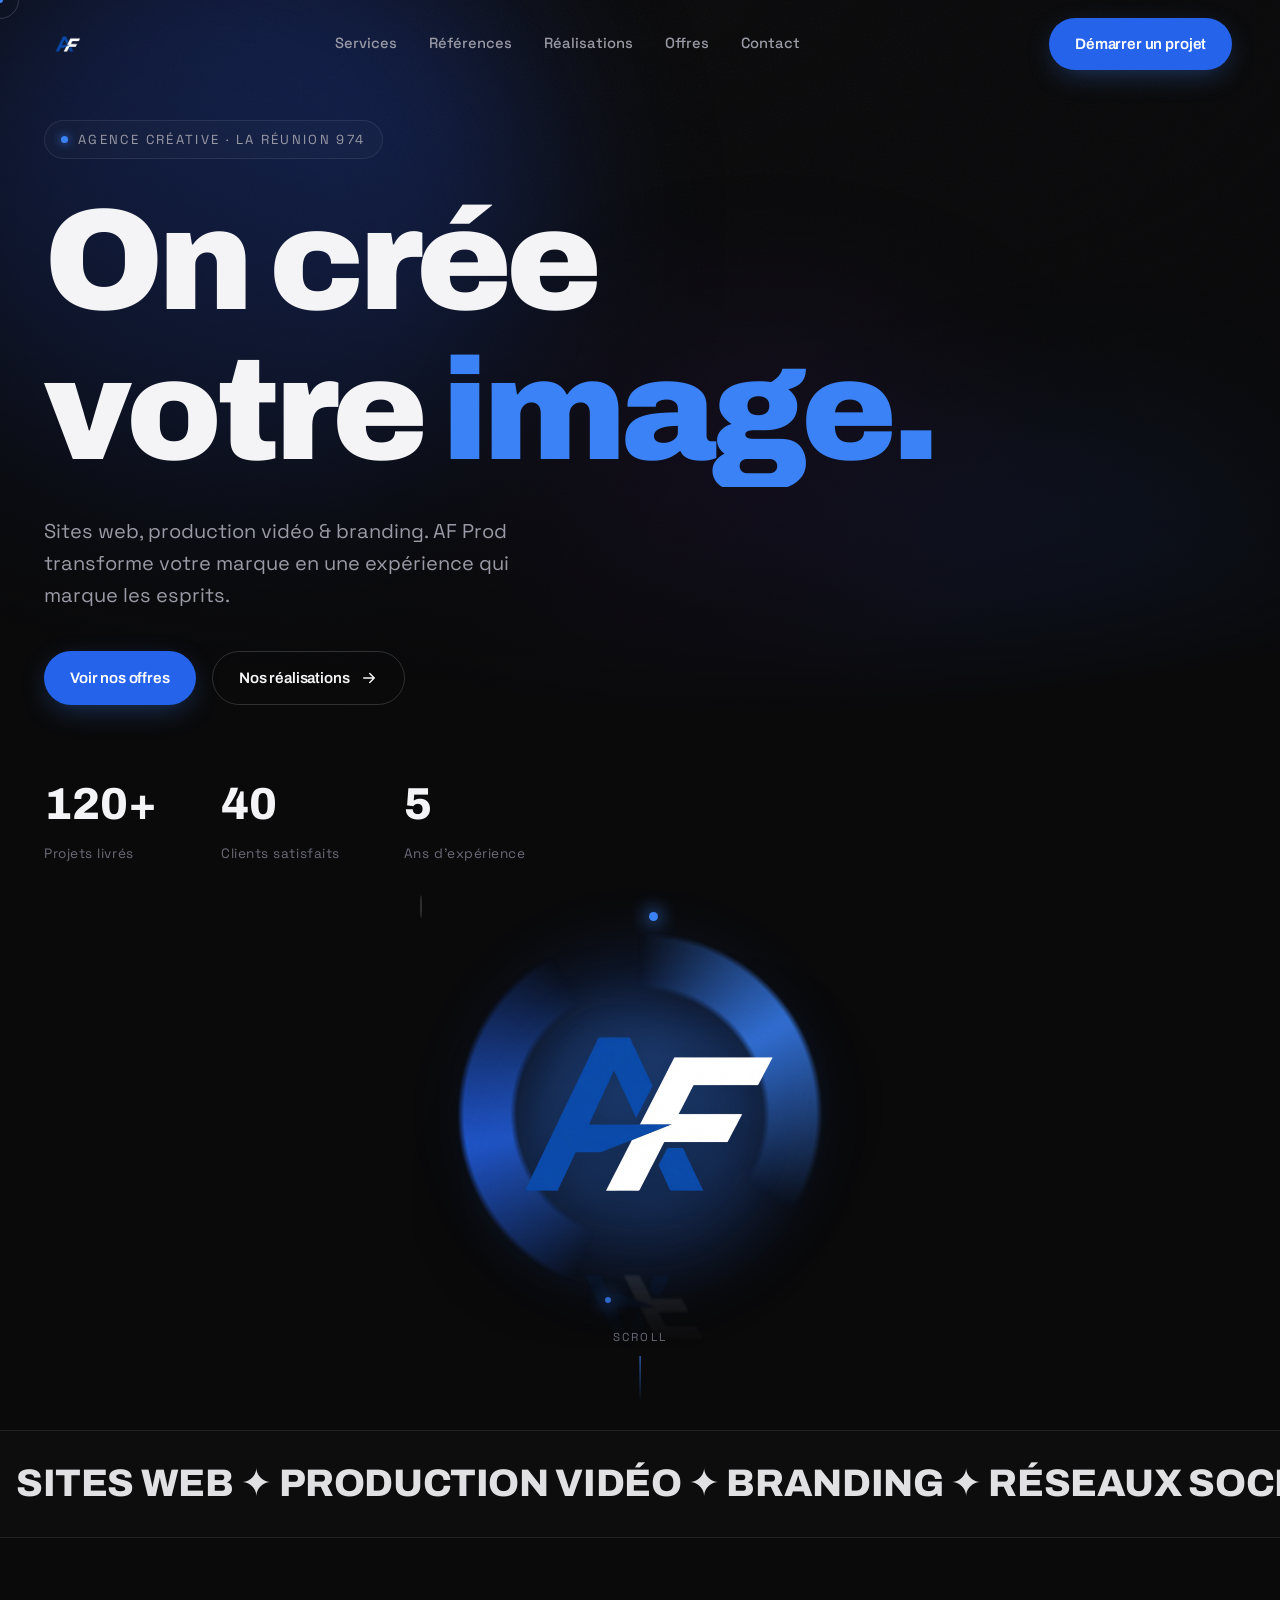
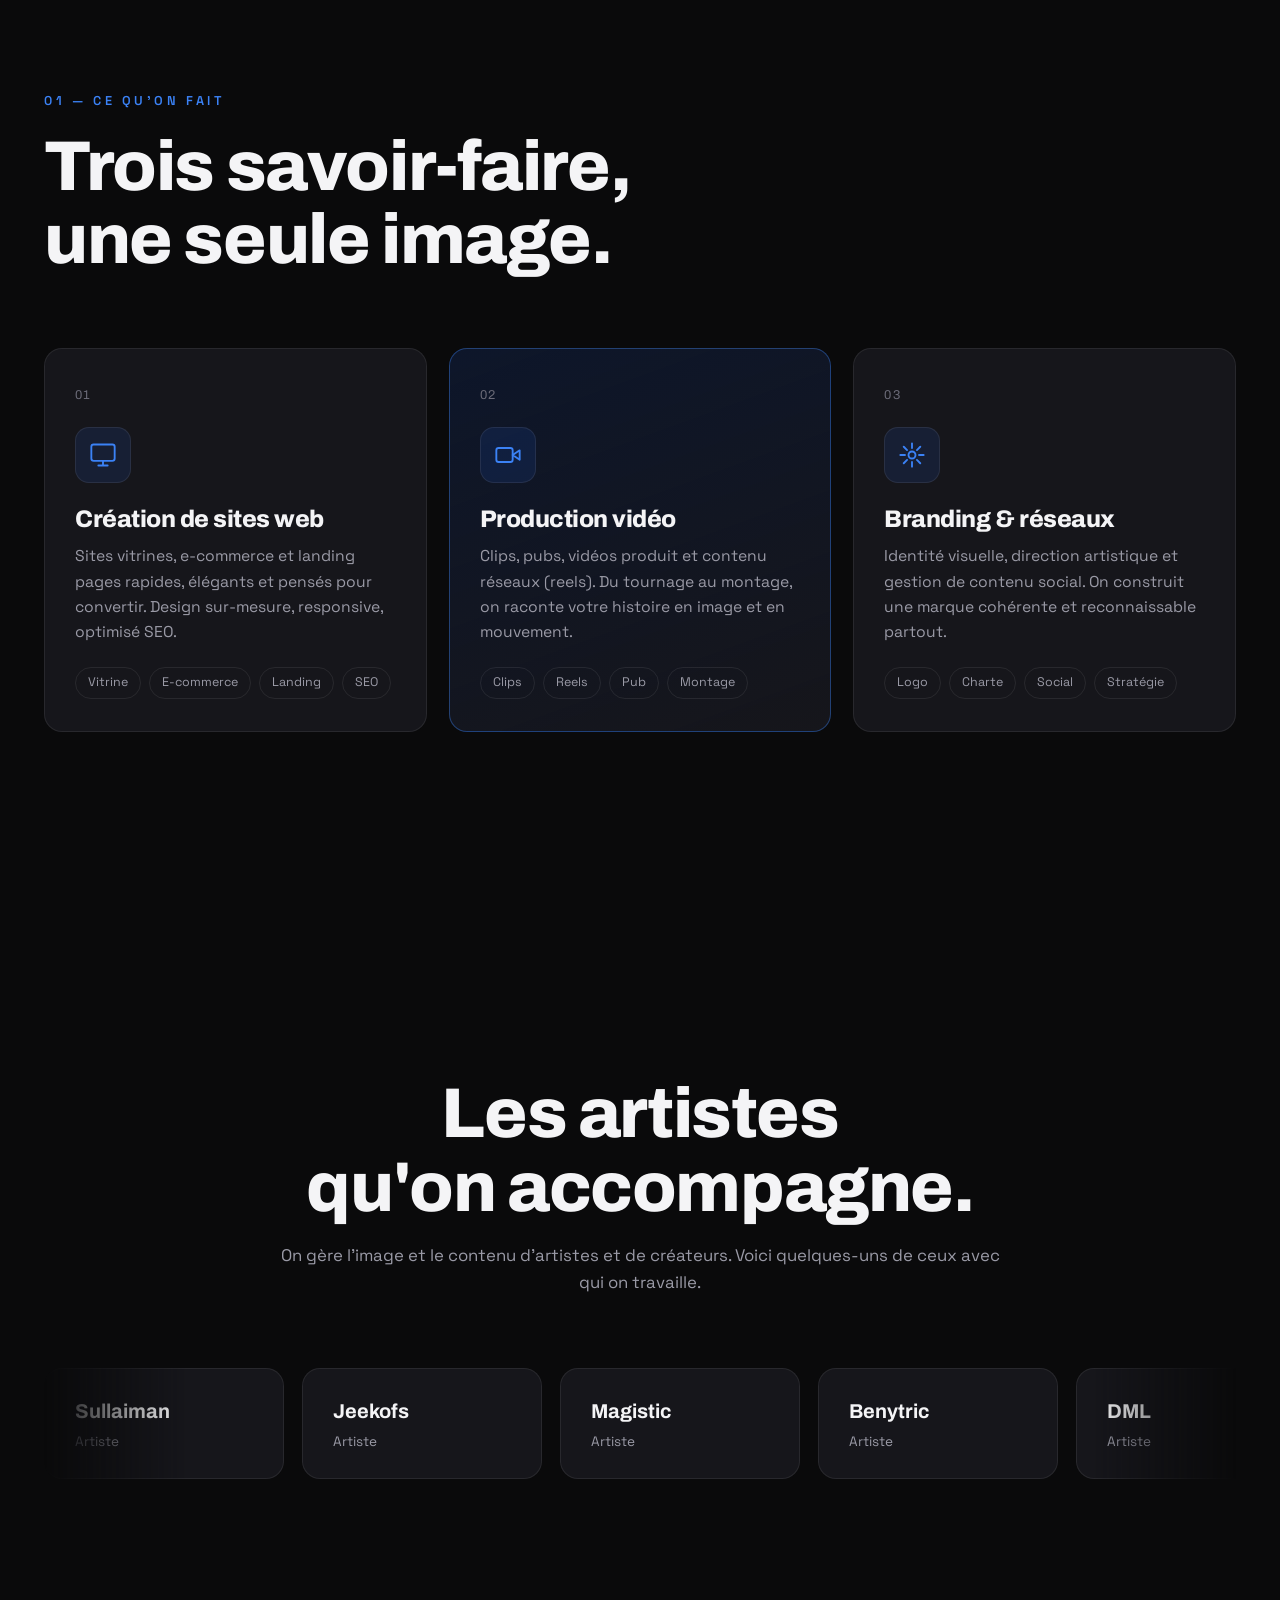
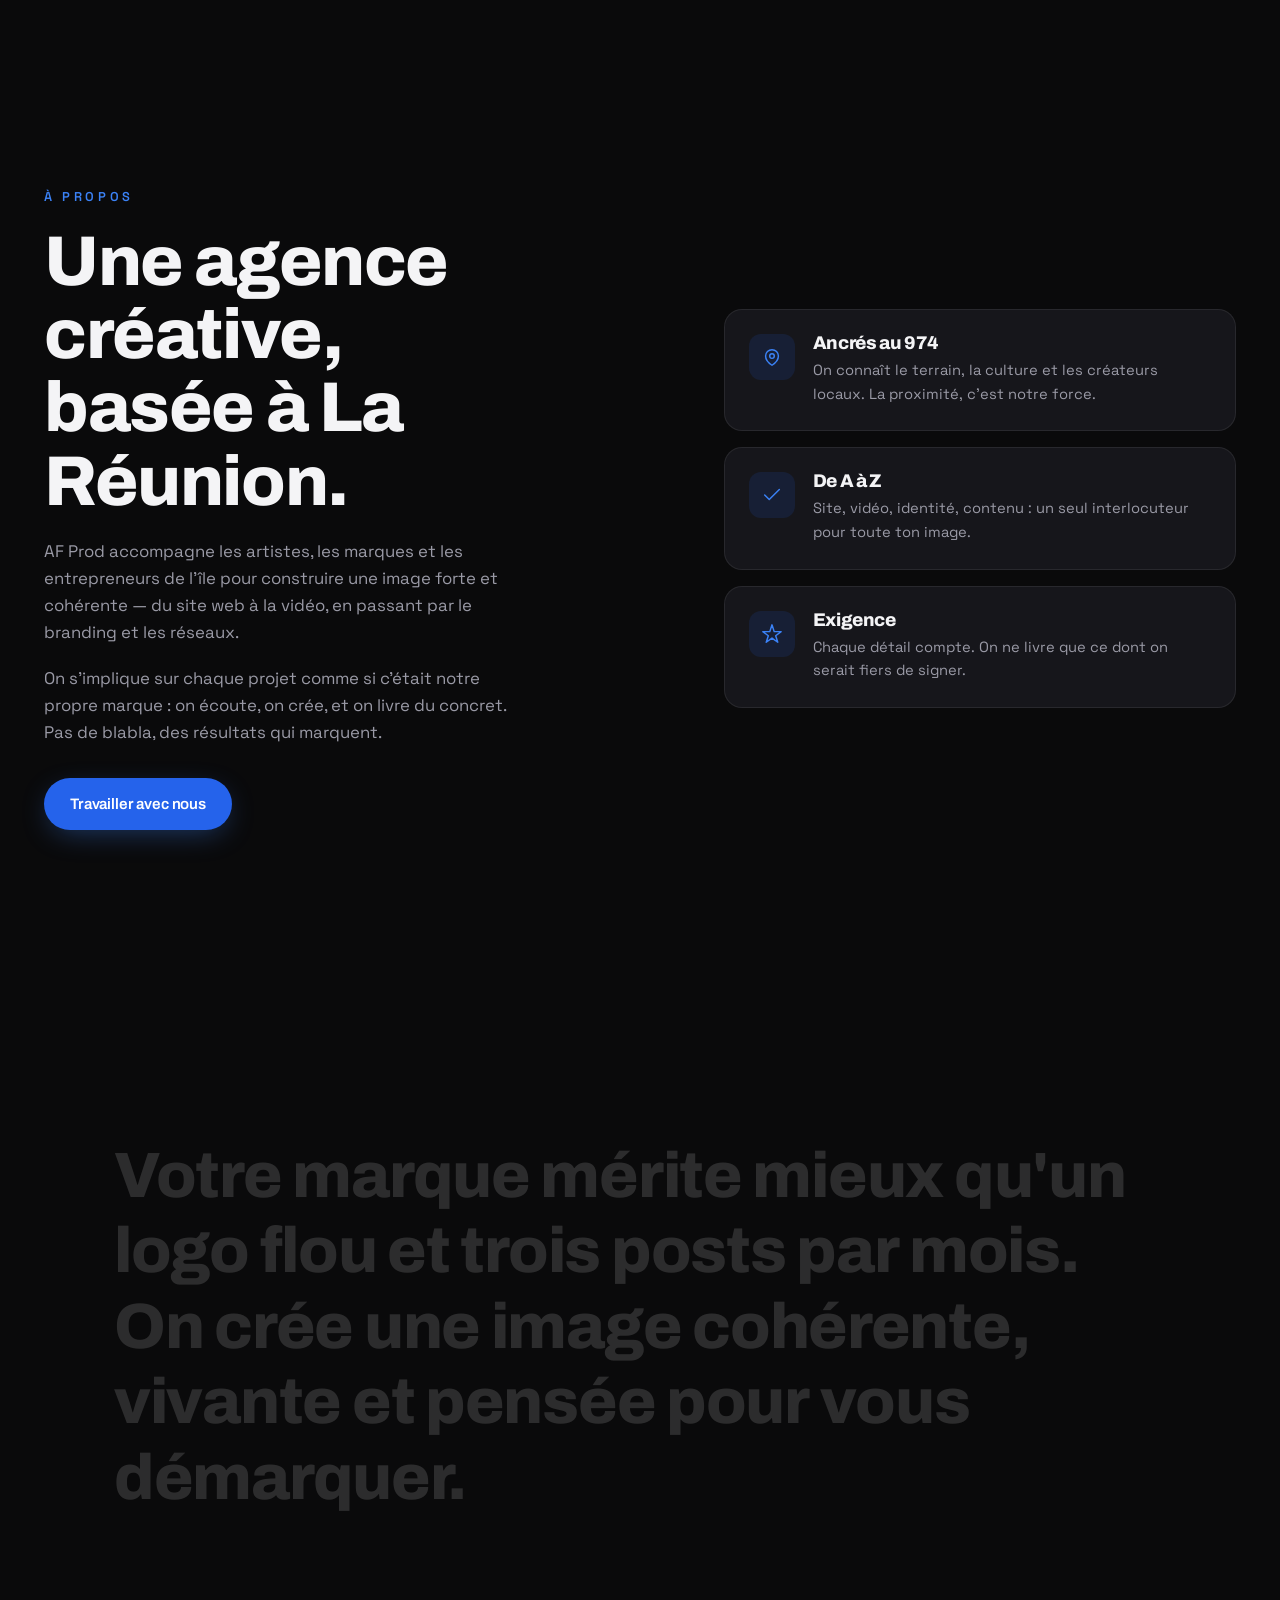
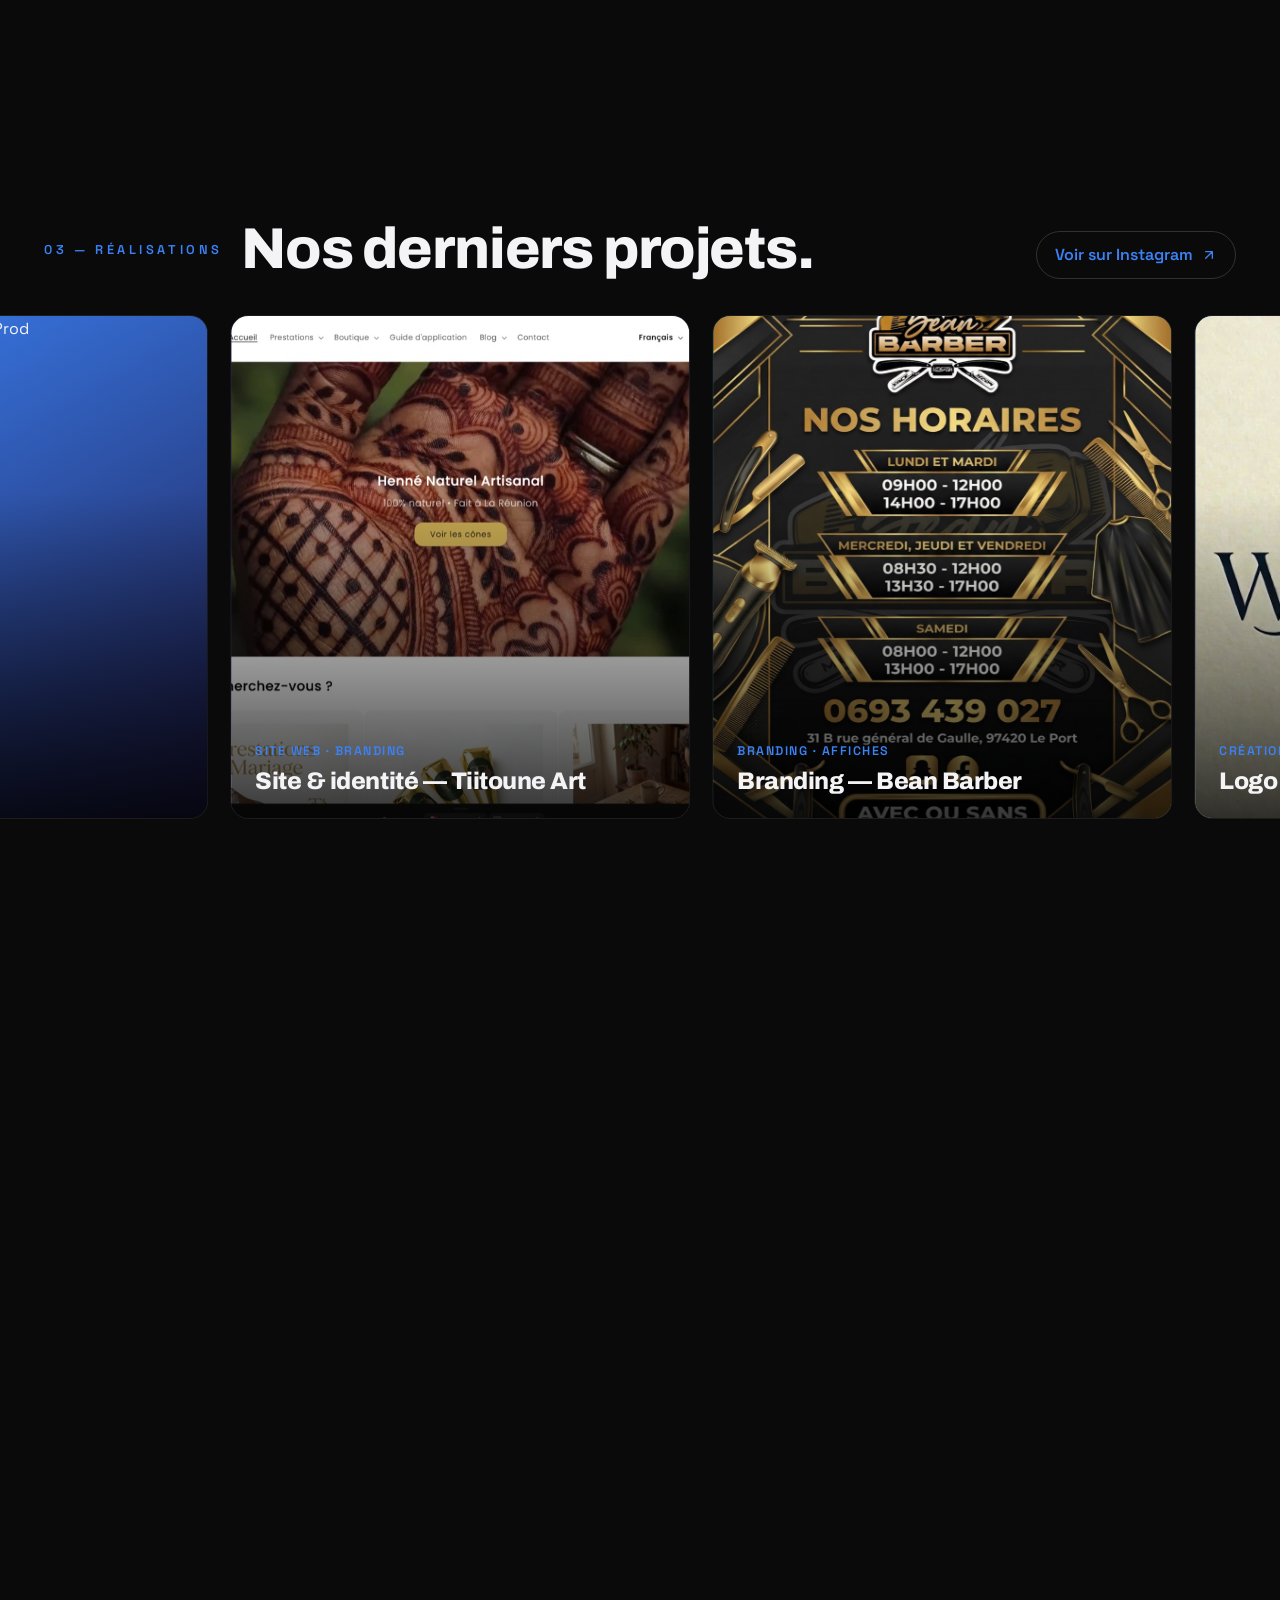
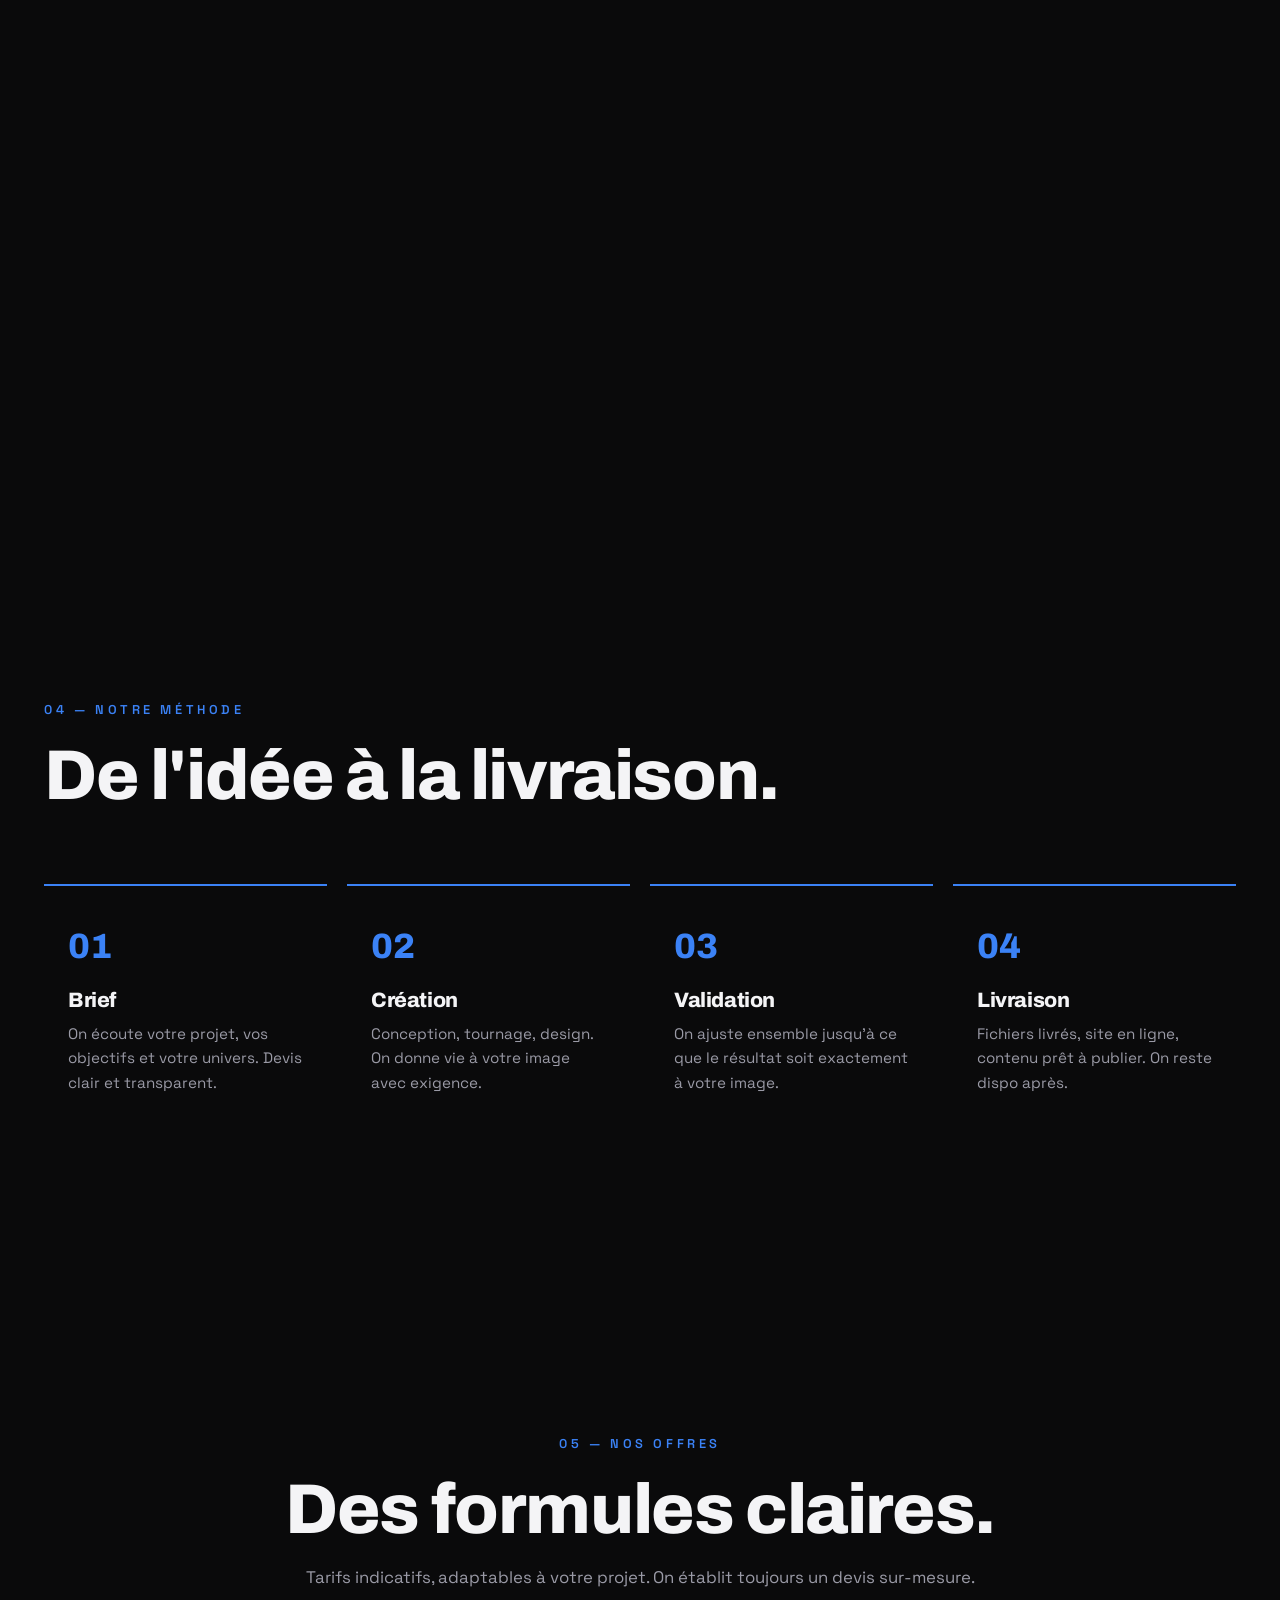
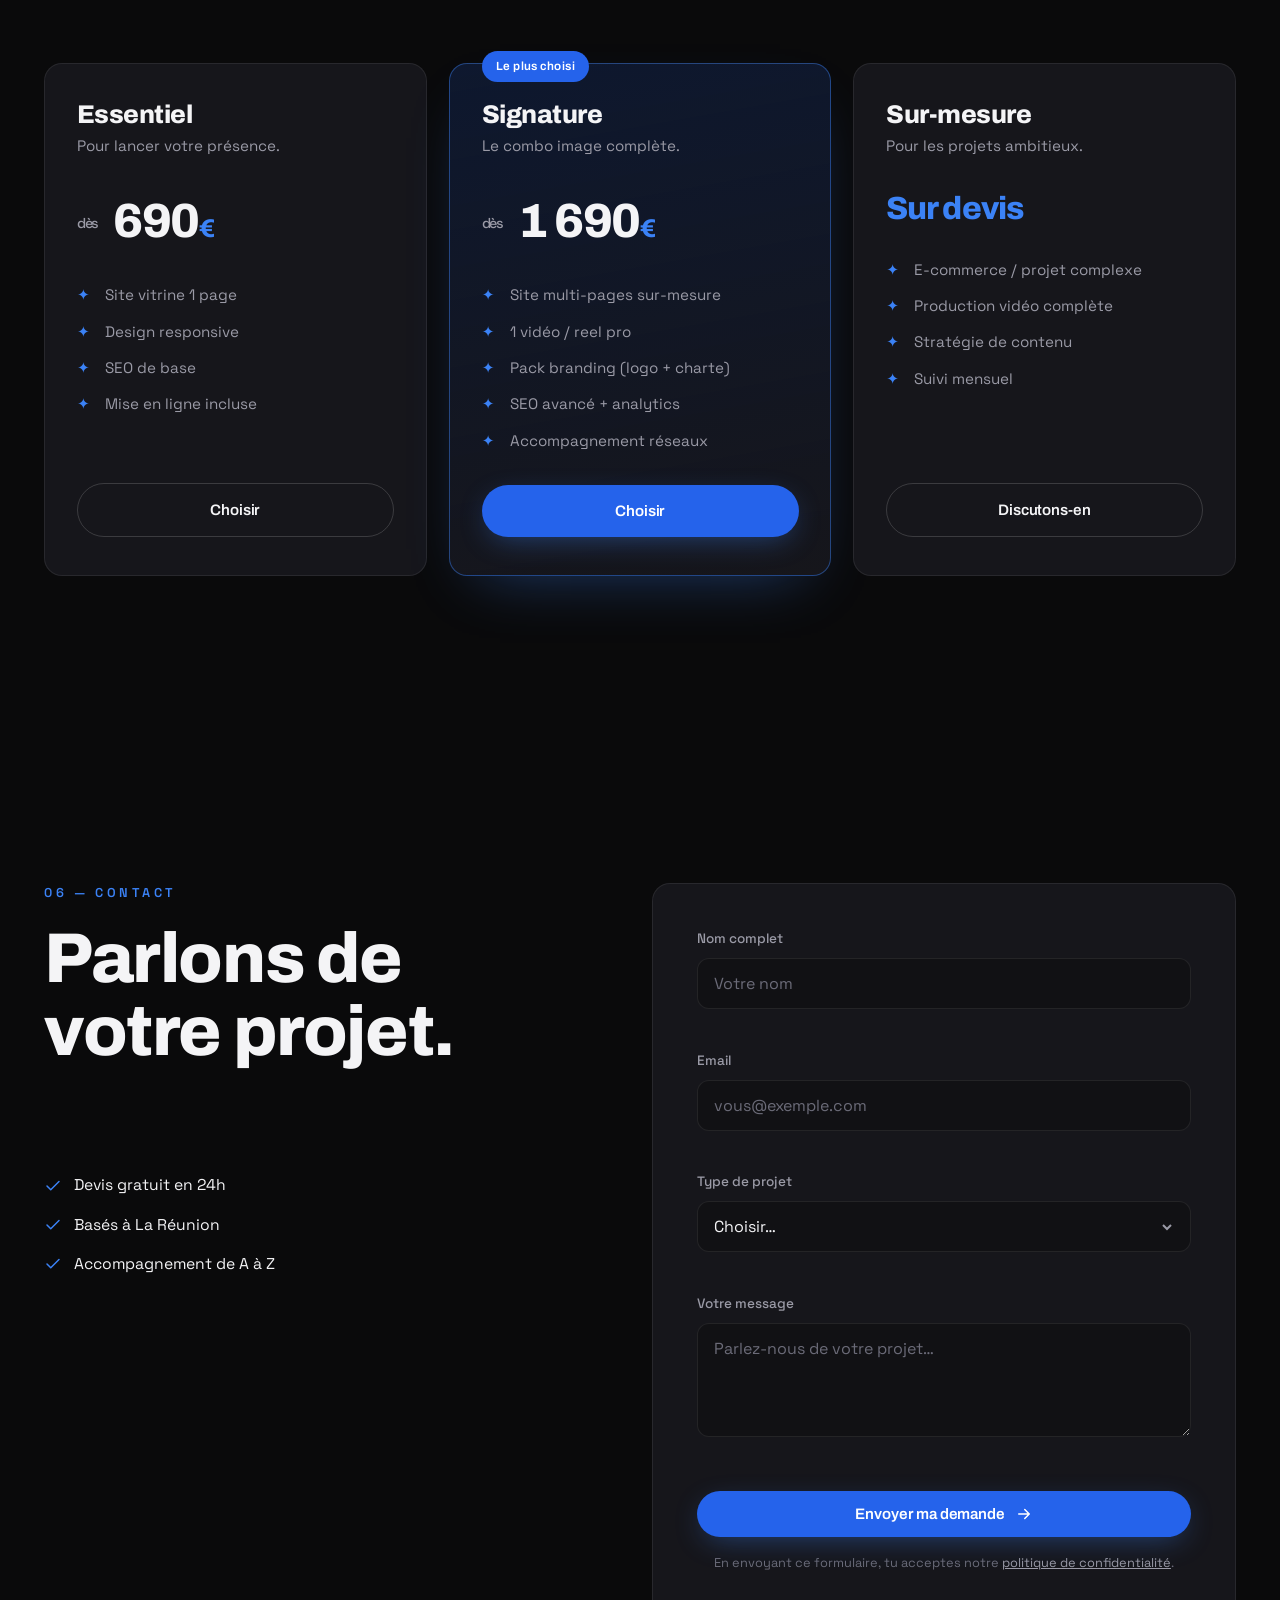
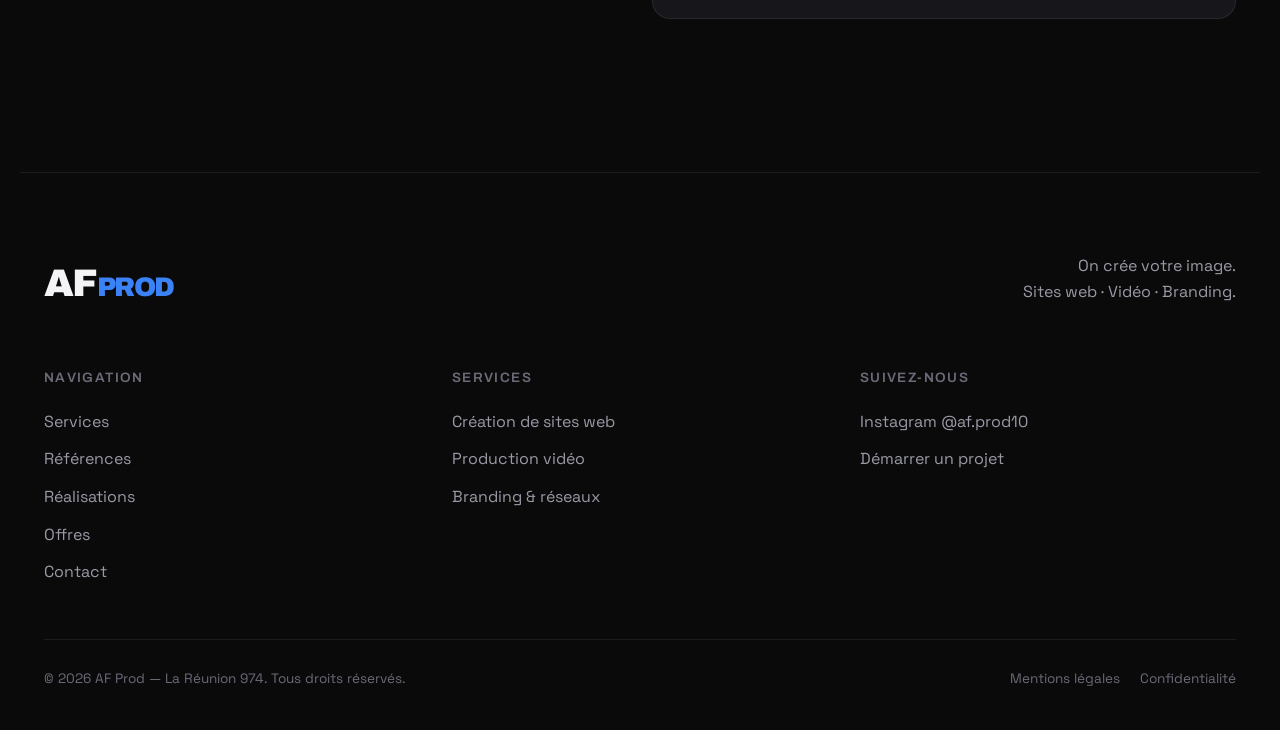
==== index.html @ 2cb22a5d "feat: site vitrine AF Prod — agence créative La Réunion Site one-page cinématique (sites web, vidéo," ====
<!DOCTYPE html>
<html lang="fr">
<head>
  <meta charset="UTF-8" />
  <meta name="viewport" content="width=device-width, initial-scale=1.0" />
  <meta name="theme-color" content="#0A0A0B" />

  <!-- ====================== SEO PRINCIPAL ====================== -->
  <title>AF Prod — Agence créative à La Réunion | Sites web, vidéo & branding</title>
  <meta name="description" content="AF Prod, agence créative à La Réunion : création de sites web, production vidéo et branding réseaux sociaux. On donne une image qui marque à votre marque. Démarrez votre projet." />
  <meta name="keywords" content="agence créative Réunion, création site web Réunion, production vidéo 974, branding réseaux sociaux, agence digitale Réunion, vidéaste 974, web design Réunion, AF Prod" />
  <meta name="author" content="AF Prod" />
  <meta name="robots" content="index, follow, max-image-preview:large" />
  <link rel="canonical" href="https://af-prod.fr/" />

  <!-- ====================== OPEN GRAPH (Facebook / Insta / WhatsApp) ====================== -->
  <meta property="og:type" content="website" />
  <meta property="og:site_name" content="AF Prod" />
  <meta property="og:title" content="AF Prod — Agence créative à La Réunion" />
  <meta property="og:description" content="Sites web, production vidéo et branding qui donnent une vraie image à votre marque. Agence créative basée à La Réunion." />
  <meta property="og:url" content="https://af-prod.fr/" />
  <meta property="og:image" content="https://af-prod.fr/image/og-cover.jpg" />
  <meta property="og:image:width" content="1200" />
  <meta property="og:image:height" content="630" />
  <meta property="og:locale" content="fr_FR" />

  <!-- ====================== TWITTER / X CARD ====================== -->
  <meta name="twitter:card" content="summary_large_image" />
  <meta name="twitter:title" content="AF Prod — Agence créative à La Réunion" />
  <meta name="twitter:description" content="Sites web, production vidéo et branding qui marquent. Agence créative à La Réunion." />
  <meta name="twitter:image" content="https://af-prod.fr/image/og-cover.jpg" />

  <!-- ====================== FAVICON ====================== -->
  <link rel="icon" type="image/svg+xml" href="image/favicon.svg" />
  <link rel="apple-touch-icon" href="image/logo-af.png" />

  <!-- ====================== FONTS ====================== -->
  <link rel="preconnect" href="https://fonts.googleapis.com" />
  <link rel="preconnect" href="https://fonts.gstatic.com" crossorigin />
  <link href="https://fonts.googleapis.com/css2?family=Archivo:wght@400;500;600;700;800;900&family=Space+Grotesk:wght@300;400;500;600;700&display=swap" rel="stylesheet" />

  <!-- ====================== STYLES ====================== -->
  <link rel="stylesheet" href="css/style.css" />

  <!-- ====================== DONNÉES STRUCTURÉES (JSON-LD) ====================== -->
  <script type="application/ld+json">
  {
    "@context": "https://schema.org",
    "@type": "ProfessionalService",
    "name": "AF Prod",
    "description": "Agence créative à La Réunion spécialisée en création de sites web, production vidéo et branding réseaux sociaux.",
    "url": "https://af-prod.fr",
    "image": "https://af-prod.fr/image/logo-af.png",
    "priceRange": "€€",
    "areaServed": {
      "@type": "Place",
      "name": "La Réunion, France"
    },
    "sameAs": [
      "https://www.instagram.com/af.prod10/"
    ],
    "makesOffer": [
      { "@type": "Offer", "itemOffered": { "@type": "Service", "name": "Création de sites web" } },
      { "@type": "Offer", "itemOffered": { "@type": "Service", "name": "Production vidéo" } },
      { "@type": "Offer", "itemOffered": { "@type": "Service", "name": "Branding & réseaux sociaux" } }
    ]
  }
  </script>
  <script type="application/ld+json">
  {
    "@context": "https://schema.org",
    "@type": "WebSite",
    "name": "AF Prod",
    "url": "https://af-prod.fr",
    "inLanguage": "fr-FR"
  }
  </script>
</head>

<body>
  <!-- ====================== CURSEUR CUSTOM ====================== -->
  <div class="cursor-dot" aria-hidden="true"></div>
  <div class="cursor-ring" aria-hidden="true"></div>

  <!-- ====================== FOND AURORA ====================== -->
  <div class="aurora" aria-hidden="true">
    <span class="aurora__blob aurora__blob--1"></span>
    <span class="aurora__blob aurora__blob--2"></span>
    <span class="aurora__blob aurora__blob--3"></span>
  </div>
  <div class="grain" aria-hidden="true"></div>

  <!-- ====================== BARRE DE PROGRESSION SCROLL ====================== -->
  <div class="scroll-progress" aria-hidden="true"></div>

  <!-- ====================== NAVIGATION ====================== -->
  <header class="nav" id="nav">
    <a href="#hero" class="nav__logo" aria-label="AF Prod — accueil">
      <img src="image/logo-af.png" alt="Logo AF Prod" class="nav__logo-img"
           onerror="this.style.display='none';this.nextElementSibling.style.display='flex';" />
      <span class="nav__logo-fallback">AF<span>PROD</span></span>
    </a>
    <nav class="nav__links" aria-label="Navigation principale">
      <a href="#services" data-link>Services</a>
      <a href="#partners" data-link>Références</a>
      <a href="#work" data-link>Réalisations</a>
      <a href="#offers" data-link>Offres</a>
      <a href="#contact" data-link>Contact</a>
    </nav>
    <a href="#contact" class="btn btn--primary nav__cta" data-magnetic>Démarrer un projet</a>
    <button class="nav__burger" id="burger" aria-label="Ouvrir le menu" aria-expanded="false">
      <span></span><span></span><span></span>
    </button>
  </header>

  <!-- Menu mobile -->
  <div class="mobile-menu" id="mobileMenu" aria-hidden="true">
    <a href="#services">Services</a>
    <a href="#partners">Références</a>
    <a href="#work">Réalisations</a>
    <a href="#offers">Offres</a>
    <a href="#contact">Contact</a>
    <a href="#contact" class="btn btn--primary">Démarrer un projet</a>
  </div>

  <main>
    <!-- ====================== HERO ====================== -->
    <section class="hero" id="hero">
      <div class="hero__inner">
        <p class="hero__eyebrow reveal" data-reveal>
          <span class="dot"></span> Agence créative · La Réunion 974
        </p>
        <h1 class="hero__title">
          <span class="line" data-reveal>On crée</span>
          <span class="line" data-reveal>votre <em>image.</em></span>
        </h1>
        <p class="hero__sub reveal" data-reveal data-delay="200">
          Sites web, production vidéo &amp; branding. AF Prod transforme votre marque
          en une expérience qui marque les esprits.
        </p>
        <div class="hero__cta reveal" data-reveal data-delay="350">
          <a href="#offers" class="btn btn--primary" data-magnetic>Voir nos offres</a>
          <a href="#work" class="btn btn--ghost" data-magnetic>
            Nos réalisations
            <svg width="18" height="18" viewBox="0 0 24 24" fill="none" stroke="currentColor" stroke-width="2" stroke-linecap="round" stroke-linejoin="round"><path d="M5 12h14M13 6l6 6-6 6"/></svg>
          </a>
        </div>
        <div class="hero__meta reveal" data-reveal data-delay="500">
          <div><strong data-count="120">0</strong><span>Projets livrés</span></div>
          <div><strong data-count="40">0</strong><span>Clients satisfaits</span></div>
          <div><strong data-count="5">0</strong><span>Ans d'expérience</span></div>
        </div>
      </div>

      <!-- LOGO 3D -->
      <div class="hero__visual" id="logo3d" aria-hidden="true">
        <div class="logo3d__stage">
          <span class="logo3d__halo"></span>
          <span class="logo3d__glow"></span>
          <span class="logo3d__orbit"></span>
          <div class="logo3d__scene">
            <span class="logo3d__ring"></span>
            <div class="logo3d__plate">
              <img src="image/logo-af.png" alt="" class="logo3d__shadow" />
              <img src="image/logo-af.png" alt="" class="logo3d__img" />
              <span class="logo3d__shine"></span>
            </div>
          </div>
          <div class="logo3d__reflection"><img src="image/logo-af.png" alt="" /></div>
        </div>
      </div>

      <div class="hero__scroll" aria-hidden="true">
        <span>Scroll</span>
        <div class="hero__scroll-line"></div>
      </div>
    </section>

    <!-- ====================== BANDEAU MARQUEE ====================== -->
    <div class="marquee marquee--top" aria-hidden="true">
      <div class="marquee__track">
        <span>SITES WEB ✦ PRODUCTION VIDÉO ✦ BRANDING ✦ RÉSEAUX SOCIAUX ✦ PHOTO ✦ MOTION DESIGN ✦</span>
        <span>SITES WEB ✦ PRODUCTION VIDÉO ✦ BRANDING ✦ RÉSEAUX SOCIAUX ✦ PHOTO ✦ MOTION DESIGN ✦</span>
      </div>
    </div>

    <!-- ====================== SERVICES ====================== -->
    <section class="services section" id="services">
      <div class="section__head">
        <p class="section__eyebrow" data-reveal>01 — Ce qu'on fait</p>
        <h2 class="section__title" data-reveal>Trois savoir-faire,<br />une seule image.</h2>
      </div>
      <div class="services__grid">
        <article class="service-card" data-reveal data-tilt>
          <div class="service-card__num">01</div>
          <div class="service-card__icon">
            <svg viewBox="0 0 24 24" fill="none" stroke="currentColor" stroke-width="1.6" stroke-linecap="round" stroke-linejoin="round"><rect x="2" y="3" width="20" height="14" rx="2"/><path d="M8 21h8M12 17v4"/></svg>
          </div>
          <h3>Création de sites web</h3>
          <p>Sites vitrines, e-commerce et landing pages rapides, élégants et pensés pour convertir. Design sur-mesure, responsive, optimisé SEO.</p>
          <ul class="service-card__tags">
            <li>Vitrine</li><li>E-commerce</li><li>Landing</li><li>SEO</li>
          </ul>
        </article>

        <article class="service-card service-card--featured" data-reveal data-tilt>
          <div class="service-card__num">02</div>
          <div class="service-card__icon">
            <svg viewBox="0 0 24 24" fill="none" stroke="currentColor" stroke-width="1.6" stroke-linecap="round" stroke-linejoin="round"><path d="m22 8-6 4 6 4V8Z"/><rect x="2" y="6" width="14" height="12" rx="2"/></svg>
          </div>
          <h3>Production vidéo</h3>
          <p>Clips, pubs, vidéos produit et contenu réseaux (reels). Du tournage au montage, on raconte votre histoire en image et en mouvement.</p>
          <ul class="service-card__tags">
            <li>Clips</li><li>Reels</li><li>Pub</li><li>Montage</li>
          </ul>
        </article>

        <article class="service-card" data-reveal data-tilt>
          <div class="service-card__num">03</div>
          <div class="service-card__icon">
            <svg viewBox="0 0 24 24" fill="none" stroke="currentColor" stroke-width="1.6" stroke-linecap="round" stroke-linejoin="round"><circle cx="12" cy="12" r="3"/><path d="M12 2v4M12 18v4M4.93 4.93l2.83 2.83M16.24 16.24l2.83 2.83M2 12h4M18 12h4M4.93 19.07l2.83-2.83M16.24 7.76l2.83-2.83"/></svg>
          </div>
          <h3>Branding &amp; réseaux</h3>
          <p>Identité visuelle, direction artistique et gestion de contenu social. On construit une marque cohérente et reconnaissable partout.</p>
          <ul class="service-card__tags">
            <li>Logo</li><li>Charte</li><li>Social</li><li>Stratégie</li>
          </ul>
        </article>
      </div>
    </section>

    <!-- ====================== SOCIAL PROOF / PARTENAIRES ====================== -->
    <section class="partners section" id="partners">
      <div class="section__head section__head--center">
        <p class="section__eyebrow" data-reveal>02 — Ils nous font confiance</p>
        <h2 class="section__title" data-reveal>Les artistes<br />qu'on accompagne.</h2>
        <p class="section__lead" data-reveal>On gère l'image et le contenu d'artistes et de créateurs. Voici quelques-uns de ceux avec qui on travaille.</p>
      </div>

      <div class="partners__marquee" aria-label="Artistes accompagnés par AF Prod">
        <div class="partners__track">
          <div class="partner" data-magnetic><span class="partner__name">Sullaiman</span><span class="partner__role">Artiste</span></div>
          <div class="partner" data-magnetic><span class="partner__name">Jeekofs</span><span class="partner__role">Artiste</span></div>
          <a href="https://www.instagram.com/magisticoff97/" target="_blank" rel="noopener" class="partner" data-magnetic><span class="partner__name">Magistic</span><span class="partner__role">Artiste</span></a>
          <div class="partner" data-magnetic><span class="partner__name">Benytric</span><span class="partner__role">Artiste</span></div>
          <div class="partner" data-magnetic><span class="partner__name">DML</span><span class="partner__role">Artiste</span></div>
          <a href="https://www.instagram.com/fzed_prod/" target="_blank" rel="noopener" class="partner" data-magnetic><span class="partner__name">Fzed</span><span class="partner__role">Artiste · Prod</span></a>
          <!-- duplication pour boucle infinie -->
          <div class="partner" aria-hidden="true"><span class="partner__name">Sullaiman</span><span class="partner__role">Artiste</span></div>
          <div class="partner" aria-hidden="true"><span class="partner__name">Jeekofs</span><span class="partner__role">Artiste</span></div>
          <div class="partner" aria-hidden="true"><span class="partner__name">Magistic</span><span class="partner__role">Artiste</span></div>
          <div class="partner" aria-hidden="true"><span class="partner__name">Benytric</span><span class="partner__role">Artiste</span></div>
          <div class="partner" aria-hidden="true"><span class="partner__name">DML</span><span class="partner__role">Artiste</span></div>
          <div class="partner" aria-hidden="true"><span class="partner__name">Fzed</span><span class="partner__role">Artiste · Prod</span></div>
        </div>
      </div>
    </section>

    <!-- ====================== À PROPOS ====================== -->
    <section class="about section" id="about">
      <div class="about__grid">
        <div class="about__intro">
          <p class="section__eyebrow" data-reveal>À propos</p>
          <h2 class="section__title" data-reveal>Une agence créative,<br />basée à La Réunion.</h2>
          <p class="about__text" data-reveal>
            AF Prod accompagne les artistes, les marques et les entrepreneurs de l'île pour
            construire une image forte et cohérente — du site web à la vidéo, en passant par
            le branding et les réseaux.
          </p>
          <p class="about__text" data-reveal>
            On s'implique sur chaque projet comme si c'était notre propre marque : on écoute,
            on crée, et on livre du concret. Pas de blabla, des résultats qui marquent.
          </p>
          <a href="#contact" class="btn btn--primary about__cta" data-magnetic data-reveal>Travailler avec nous</a>
        </div>
        <ul class="about__values">
          <li class="about-value" data-reveal>
            <span class="about-value__icon">
              <svg viewBox="0 0 24 24" fill="none" stroke="currentColor" stroke-width="1.6" stroke-linecap="round" stroke-linejoin="round"><path d="M12 21s-7-4.35-7-10a7 7 0 0 1 14 0c0 5.65-7 10-7 10Z"/><circle cx="12" cy="11" r="2.5"/></svg>
            </span>
            <div><h3>Ancrés au 974</h3><p>On connaît le terrain, la culture et les créateurs locaux. La proximité, c'est notre force.</p></div>
          </li>
          <li class="about-value" data-reveal data-delay="120">
            <span class="about-value__icon">
              <svg viewBox="0 0 24 24" fill="none" stroke="currentColor" stroke-width="1.6" stroke-linecap="round" stroke-linejoin="round"><path d="M20 6 9 17l-5-5"/></svg>
            </span>
            <div><h3>De A à Z</h3><p>Site, vidéo, identité, contenu : un seul interlocuteur pour toute ton image.</p></div>
          </li>
          <li class="about-value" data-reveal data-delay="240">
            <span class="about-value__icon">
              <svg viewBox="0 0 24 24" fill="none" stroke="currentColor" stroke-width="1.6" stroke-linecap="round" stroke-linejoin="round"><path d="m12 2 2.4 7.4H22l-6 4.5 2.3 7.1-6.3-4.6L5.7 21l2.3-7.1-6-4.5h7.6Z"/></svg>
            </span>
            <div><h3>Exigence</h3><p>Chaque détail compte. On ne livre que ce dont on serait fiers de signer.</p></div>
          </li>
        </ul>
      </div>
    </section>

    <!-- ====================== STICKY TEXT REVEAL ====================== -->
    <section class="statement section">
      <p class="statement__text" data-words>
        Votre marque mérite mieux qu'un logo flou et trois posts par mois.
        On crée une image cohérente, vivante et pensée pour vous démarquer.
      </p>
    </section>

    <!-- ====================== RÉALISATIONS (SCROLL HORIZONTAL) ====================== -->
    <section class="work" id="work">
      <div class="work__sticky">
        <div class="work__head">
          <p class="section__eyebrow">03 — Réalisations</p>
          <h2 class="section__title">Nos derniers projets.</h2>
          <a href="https://www.instagram.com/af.prod10/reels/" target="_blank" rel="noopener" class="work__insta" data-magnetic>
            Voir sur Instagram
            <svg width="16" height="16" viewBox="0 0 24 24" fill="none" stroke="currentColor" stroke-width="2" stroke-linecap="round" stroke-linejoin="round"><path d="M7 17 17 7M7 7h10v10"/></svg>
          </a>
        </div>
        <div class="work__track" id="workTrack">
          <a href="https://moneylfx.com/" target="_blank" rel="noopener" class="work-card work-card--a">
            <img src="image/work/moneylfx.jpg" alt="Site web MoneyLFX — réalisation AF Prod" class="work-card__img" loading="lazy" onerror="this.remove()" />
            <div class="work-card__media"></div>
            <div class="work-card__info"><span class="work-card__cat">Site web · Branding</span><h3>Site — MoneyLFX</h3></div>
            <span class="work-card__view">Voir le site <svg width="14" height="14" viewBox="0 0 24 24" fill="none" stroke="currentColor" stroke-width="2.4" stroke-linecap="round" stroke-linejoin="round"><path d="M7 17 17 7M7 7h10v10"/></svg></span>
          </a>
          <a href="https://www.instagram.com/by_loraly/" target="_blank" rel="noopener" class="work-card work-card--d">
            <img src="image/work/byloraly.jpg" alt="Contenu réseaux By_loraly — réalisation AF Prod" class="work-card__img" loading="lazy" onerror="this.remove()" />
            <div class="work-card__media"></div>
            <div class="work-card__info"><span class="work-card__cat">Réseaux sociaux</span><h3>Contenu — By_loraly</h3></div>
            <span class="work-card__view">Voir le projet <svg width="14" height="14" viewBox="0 0 24 24" fill="none" stroke="currentColor" stroke-width="2.4" stroke-linecap="round" stroke-linejoin="round"><path d="M7 17 17 7M7 7h10v10"/></svg></span>
          </a>
          <a href="https://www.instagram.com/makizar974/reels/" target="_blank" rel="noopener" class="work-card work-card--b">
            <img src="image/work/makizar.jpg" alt="Affiche promotion Makizar — réalisation AF Prod" class="work-card__img" loading="lazy" onerror="this.remove()" />
            <div class="work-card__media"></div>
            <div class="work-card__info"><span class="work-card__cat">Affiche · Promotion</span><h3>Affiche promo — Makizar</h3></div>
            <span class="work-card__view">Voir le projet <svg width="14" height="14" viewBox="0 0 24 24" fill="none" stroke="currentColor" stroke-width="2.4" stroke-linecap="round" stroke-linejoin="round"><path d="M7 17 17 7M7 7h10v10"/></svg></span>
          </a>
          <a href="https://www.youtube.com/watch?v=Yf_QxdSNxEU" target="_blank" rel="noopener" class="work-card work-card--a">
            <img src="https://img.youtube.com/vi/Yf_QxdSNxEU/maxresdefault.jpg" alt="Clip Magistic — réalisation AF Prod" class="work-card__img" loading="lazy" onerror="this.onerror=null;this.src='https://img.youtube.com/vi/Yf_QxdSNxEU/hqdefault.jpg'" />
            <div class="work-card__media"></div>
            <div class="work-card__info"><span class="work-card__cat">Production vidéo</span><h3>Clip — Magistic</h3></div>
            <span class="work-card__view">Voir le clip <svg width="14" height="14" viewBox="0 0 24 24" fill="none" stroke="currentColor" stroke-width="2.4" stroke-linecap="round" stroke-linejoin="round"><path d="M7 17 17 7M7 7h10v10"/></svg></span>
          </a>
          <a href="https://www.youtube.com/watch?v=FaqCRfB3gLs" target="_blank" rel="noopener" class="work-card work-card--e">
            <img src="https://img.youtube.com/vi/FaqCRfB3gLs/maxresdefault.jpg" alt="Clip Benytric — réalisation AF Prod" class="work-card__img" loading="lazy" onerror="this.onerror=null;this.src='https://img.youtube.com/vi/FaqCRfB3gLs/hqdefault.jpg'" />
            <div class="work-card__media"></div>
            <div class="work-card__info"><span class="work-card__cat">Clip</span><h3>Clip — Benytric</h3></div>
            <span class="work-card__view">Voir le clip <svg width="14" height="14" viewBox="0 0 24 24" fill="none" stroke="currentColor" stroke-width="2.4" stroke-linecap="round" stroke-linejoin="round"><path d="M7 17 17 7M7 7h10v10"/></svg></span>
          </a>
          <a href="https://www.tiitouneart.re/" target="_blank" rel="noopener" class="work-card work-card--c">
            <img src="image/work/tiitouneart.jpg" alt="Site web et branding Tiitoune Art — réalisation AF Prod" class="work-card__img" loading="lazy" onerror="this.remove()" />
            <div class="work-card__media"></div>
            <div class="work-card__info"><span class="work-card__cat">Site web · Branding</span><h3>Site &amp; identité — Tiitoune Art</h3></div>
            <span class="work-card__view">Voir le site <svg width="14" height="14" viewBox="0 0 24 24" fill="none" stroke="currentColor" stroke-width="2.4" stroke-linecap="round" stroke-linejoin="round"><path d="M7 17 17 7M7 7h10v10"/></svg></span>
          </a>
          <a href="https://www.instagram.com/beanbarber2024/" target="_blank" rel="noopener" class="work-card work-card--d">
            <img src="image/work/beanbarber.jpg" alt="Branding et affiches Bean Barber — réalisation AF Prod" class="work-card__img" loading="lazy" onerror="this.remove()" />
            <div class="work-card__media"></div>
            <div class="work-card__info"><span class="work-card__cat">Branding · Affiches</span><h3>Branding — Bean Barber</h3></div>
            <span class="work-card__view">Voir le projet <svg width="14" height="14" viewBox="0 0 24 24" fill="none" stroke="currentColor" stroke-width="2.4" stroke-linecap="round" stroke-linejoin="round"><path d="M7 17 17 7M7 7h10v10"/></svg></span>
          </a>
          <a href="https://www.instagram.com/af.prod10/reels/" target="_blank" rel="noopener" class="work-card work-card--b">
            <img src="image/work/wahadi.jpg" alt="Création de logo Wahadi Wedding — réalisation AF Prod" class="work-card__img" loading="lazy" onerror="this.remove()" />
            <div class="work-card__media"></div>
            <div class="work-card__info"><span class="work-card__cat">Création de logo</span><h3>Logo — Wahadi Wedding</h3></div>
            <span class="work-card__view">Voir le projet <svg width="14" height="14" viewBox="0 0 24 24" fill="none" stroke="currentColor" stroke-width="2.4" stroke-linecap="round" stroke-linejoin="round"><path d="M7 17 17 7M7 7h10v10"/></svg></span>
          </a>
        </div>
      </div>
    </section>

    <!-- ====================== PROCESS ====================== -->
    <section class="process section">
      <div class="section__head">
        <p class="section__eyebrow" data-reveal>04 — Notre méthode</p>
        <h2 class="section__title" data-reveal>De l'idée à la livraison.</h2>
      </div>
      <ol class="process__steps">
        <li class="process-step" data-reveal>
          <span class="process-step__num">01</span>
          <h3>Brief</h3>
          <p>On écoute votre projet, vos objectifs et votre univers. Devis clair et transparent.</p>
        </li>
        <li class="process-step" data-reveal data-delay="120">
          <span class="process-step__num">02</span>
          <h3>Création</h3>
          <p>Conception, tournage, design. On donne vie à votre image avec exigence.</p>
        </li>
        <li class="process-step" data-reveal data-delay="240">
          <span class="process-step__num">03</span>
          <h3>Validation</h3>
          <p>On ajuste ensemble jusqu'à ce que le résultat soit exactement à votre image.</p>
        </li>
        <li class="process-step" data-reveal data-delay="360">
          <span class="process-step__num">04</span>
          <h3>Livraison</h3>
          <p>Fichiers livrés, site en ligne, contenu prêt à publier. On reste dispo après.</p>
        </li>
      </ol>
    </section>

    <!-- ====================== OFFRES / PACKS ====================== -->
    <section class="offers section" id="offers">
      <div class="section__head section__head--center">
        <p class="section__eyebrow" data-reveal>05 — Nos offres</p>
        <h2 class="section__title" data-reveal>Des formules claires.</h2>
        <p class="section__lead" data-reveal>Tarifs indicatifs, adaptables à votre projet. On établit toujours un devis sur-mesure.</p>
      </div>
      <div class="offers__grid">
        <article class="offer-card" data-reveal data-tilt>
          <h3 class="offer-card__name">Essentiel</h3>
          <p class="offer-card__desc">Pour lancer votre présence.</p>
          <div class="offer-card__price"><span class="from">dès</span> 690<span class="cur">€</span></div>
          <ul class="offer-card__feat">
            <li>Site vitrine 1 page</li>
            <li>Design responsive</li>
            <li>SEO de base</li>
            <li>Mise en ligne incluse</li>
          </ul>
          <a href="#contact" class="btn btn--ghost offer-card__cta" data-magnetic>Choisir</a>
        </article>

        <article class="offer-card offer-card--featured" data-reveal data-tilt>
          <span class="offer-card__badge">Le plus choisi</span>
          <h3 class="offer-card__name">Signature</h3>
          <p class="offer-card__desc">Le combo image complète.</p>
          <div class="offer-card__price"><span class="from">dès</span> 1 690<span class="cur">€</span></div>
          <ul class="offer-card__feat">
            <li>Site multi-pages sur-mesure</li>
            <li>1 vidéo / reel pro</li>
            <li>Pack branding (logo + charte)</li>
            <li>SEO avancé + analytics</li>
            <li>Accompagnement réseaux</li>
          </ul>
          <a href="#contact" class="btn btn--primary offer-card__cta" data-magnetic>Choisir</a>
        </article>

        <article class="offer-card" data-reveal data-tilt>
          <h3 class="offer-card__name">Sur-mesure</h3>
          <p class="offer-card__desc">Pour les projets ambitieux.</p>
          <div class="offer-card__price offer-card__price--quote">Sur devis</div>
          <ul class="offer-card__feat">
            <li>E-commerce / projet complexe</li>
            <li>Production vidéo complète</li>
            <li>Stratégie de contenu</li>
            <li>Suivi mensuel</li>
          </ul>
          <a href="#contact" class="btn btn--ghost offer-card__cta" data-magnetic>Discutons-en</a>
        </article>
      </div>
    </section>

    <!-- ====================== CONTACT ====================== -->
    <section class="contact section" id="contact">
      <div class="contact__inner">
        <div class="contact__left">
          <p class="section__eyebrow" data-reveal>06 — Contact</p>
          <h2 class="section__title" data-reveal>Parlons de<br />votre projet.</h2>
          <p class="contact__lead" data-reveal>Réponse sous 24h. Devis gratuit et sans engagement. Dites-nous tout, on s'occupe du reste.</p>
          <ul class="contact__points" data-reveal>
            <li><svg viewBox="0 0 24 24" fill="none" stroke="currentColor" stroke-width="2" stroke-linecap="round" stroke-linejoin="round"><path d="M20 6 9 17l-5-5"/></svg> Devis gratuit en 24h</li>
            <li><svg viewBox="0 0 24 24" fill="none" stroke="currentColor" stroke-width="2" stroke-linecap="round" stroke-linejoin="round"><path d="M20 6 9 17l-5-5"/></svg> Basés à La Réunion</li>
            <li><svg viewBox="0 0 24 24" fill="none" stroke="currentColor" stroke-width="2" stroke-linecap="round" stroke-linejoin="round"><path d="M20 6 9 17l-5-5"/></svg> Accompagnement de A à Z</li>
          </ul>
        </div>

        <form class="contact__form" id="contactForm" data-reveal novalidate
              action="https://api.web3forms.com/submit" method="POST">
          <!-- Web3Forms : remplace par TA clé (gratuite sur web3forms.com) -->
          <input type="hidden" name="access_key" value="VOTRE_CLE_WEB3FORMS" />
          <input type="hidden" name="subject" value="Nouveau message depuis le site AF Prod" />
          <input type="hidden" name="from_name" value="Site AF Prod" />
          <!-- Honeypot anti-spam : invisible pour les humains, piège à bots -->
          <input type="checkbox" name="botcheck" class="hp-field" tabindex="-1" autocomplete="off" aria-hidden="true" />
          <div class="field">
            <label for="name">Nom complet</label>
            <input type="text" id="name" name="name" required autocomplete="name" placeholder="Votre nom" />
            <span class="field__error" data-error></span>
          </div>
          <div class="field">
            <label for="email">Email</label>
            <input type="email" id="email" name="email" required autocomplete="email" placeholder="vous@exemple.com" />
            <span class="field__error" data-error></span>
          </div>
          <div class="field">
            <label for="project">Type de projet</label>
            <select id="project" name="project" required>
              <option value="" disabled selected>Choisir…</option>
              <option>Création de site web</option>
              <option>Production vidéo</option>
              <option>Branding / réseaux sociaux</option>
              <option>Projet complet</option>
              <option>Autre</option>
            </select>
            <span class="field__error" data-error></span>
          </div>
          <div class="field">
            <label for="message">Votre message</label>
            <textarea id="message" name="message" rows="4" required placeholder="Parlez-nous de votre projet…"></textarea>
            <span class="field__error" data-error></span>
          </div>
          <button type="submit" class="btn btn--primary contact__submit" data-magnetic>
            <span>Envoyer ma demande</span>
            <svg width="18" height="18" viewBox="0 0 24 24" fill="none" stroke="currentColor" stroke-width="2" stroke-linecap="round" stroke-linejoin="round"><path d="M5 12h14M13 6l6 6-6 6"/></svg>
          </button>
          <p class="contact__success" id="formSuccess" hidden>✦ Merci ! Votre demande est bien partie. On vous répond sous 24h.</p>
          <p class="contact__formerror" id="formError" hidden>Une erreur est survenue. Réessaie ou écris-nous sur Instagram.</p>
          <p class="contact__legal">En envoyant ce formulaire, tu acceptes notre <a href="confidentialite.html">politique de confidentialité</a>.</p>
        </form>
      </div>
    </section>
  </main>

  <!-- ====================== FOOTER ====================== -->
  <footer class="footer">
    <div class="footer__top">
      <a href="#hero" class="footer__logo">AF<span>PROD</span></a>
      <p class="footer__tagline">On crée votre image.<br />Sites web · Vidéo · Branding.</p>
    </div>
    <div class="footer__grid">
      <nav class="footer__nav" aria-label="Pied de page">
        <h4>Navigation</h4>
        <a href="#services">Services</a>
        <a href="#partners">Références</a>
        <a href="#work">Réalisations</a>
        <a href="#offers">Offres</a>
        <a href="#contact">Contact</a>
      </nav>
      <div class="footer__nav">
        <h4>Services</h4>
        <a href="#services">Création de sites web</a>
        <a href="#services">Production vidéo</a>
        <a href="#services">Branding &amp; réseaux</a>
      </div>
      <div class="footer__nav">
        <h4>Suivez-nous</h4>
        <a href="https://www.instagram.com/af.prod10/reels/" target="_blank" rel="noopener">Instagram @af.prod10</a>
        <a href="#contact">Démarrer un projet</a>
      </div>
    </div>
    <div class="footer__bottom">
      <p>© <span id="year">2026</span> AF Prod — La Réunion 974. Tous droits réservés.</p>
      <p class="footer__legal">
        <a href="mentions-legales.html">Mentions légales</a>
        <a href="confidentialite.html">Confidentialité</a>
      </p>
    </div>
  </footer>

  <script src="js/main.js"></script>
</body>
</html>
---- css/style.css ----
/* ============================================================
   AF PROD — Feuille de style
   Cinematic dark · electric blue · motion-driven
   ============================================================ */

/* ---------- Variables ---------- */
:root {
  --bg: #0A0A0B;
  --bg-soft: #111114;
  --surface: #16161B;
  --surface-2: #1C1C23;
  --line: rgba(255, 255, 255, 0.08);
  --line-strong: rgba(255, 255, 255, 0.16);

  --blue: #2563EB;
  --blue-bright: #3B82F6;
  --blue-glow: rgba(59, 130, 246, 0.45);
  --blue-soft: rgba(37, 99, 235, 0.12);

  --text: #F4F4F6;
  --muted: #9A9AA6;
  --muted-dim: #6B6B78;

  --font-head: 'Archivo', system-ui, sans-serif;
  --font-body: 'Space Grotesk', system-ui, sans-serif;

  --container: 1240px;
  --radius: 18px;
  --ease: cubic-bezier(0.22, 1, 0.36, 1);

  --z-aurora: 0;
  --z-content: 10;
  --z-nav: 50;
  --z-cursor: 90;
}

/* ---------- Reset ---------- */
*, *::before, *::after { box-sizing: border-box; margin: 0; padding: 0; }

html { scroll-behavior: smooth; -webkit-text-size-adjust: 100%; }

body {
  font-family: var(--font-body);
  background: var(--bg);
  color: var(--text);
  line-height: 1.6;
  overflow-x: hidden;
  -webkit-font-smoothing: antialiased;
  text-rendering: optimizeLegibility;
}

img { max-width: 100%; display: block; }
a { color: inherit; text-decoration: none; }
ul, ol { list-style: none; }
button { font-family: inherit; cursor: pointer; border: none; background: none; color: inherit; }
::selection { background: var(--blue); color: #fff; }

h1, h2, h3, h4 { font-family: var(--font-head); font-weight: 800; line-height: 1.04; letter-spacing: -0.02em; }

/* ---------- Conteneur / sections ---------- */
.section {
  max-width: var(--container);
  margin: 0 auto;
  padding: clamp(80px, 12vw, 160px) 24px;
  position: relative;
  z-index: var(--z-content);
}
.section__head { margin-bottom: clamp(40px, 6vw, 72px); }
.section__head--center { text-align: center; max-width: 720px; margin-inline: auto; }
.section__eyebrow {
  font-size: 0.8rem; letter-spacing: 0.28em; text-transform: uppercase;
  color: var(--blue-bright); font-weight: 600; margin-bottom: 18px;
}
.section__title { font-size: clamp(2.2rem, 6vw, 4.4rem); }
.section__lead { color: var(--muted); margin-top: 18px; font-size: 1.05rem; }

/* ============================================================
   FOND AURORA + GRAIN
   ============================================================ */
.aurora { position: fixed; inset: 0; z-index: var(--z-aurora); overflow: hidden; pointer-events: none; }
.aurora__blob {
  position: absolute; border-radius: 50%; filter: blur(90px); opacity: 0.5;
  will-change: transform;
}
.aurora__blob--1 { width: 50vw; height: 50vw; background: #1d3fae; top: -10%; left: -8%; animation: float1 22s ease-in-out infinite; }
.aurora__blob--2 { width: 42vw; height: 42vw; background: #2563EB; bottom: -12%; right: -6%; animation: float2 26s ease-in-out infinite; }
.aurora__blob--3 { width: 36vw; height: 36vw; background: #4f2ea8; top: 38%; left: 42%; opacity: 0.32; animation: float3 30s ease-in-out infinite; }
@keyframes float1 { 50% { transform: translate(8vw, 6vh) scale(1.12); } }
@keyframes float2 { 50% { transform: translate(-7vw, -5vh) scale(1.08); } }
@keyframes float3 { 50% { transform: translate(-5vw, 7vh) scale(1.16); } }

.grain {
  position: fixed; inset: 0; z-index: 1; pointer-events: none; opacity: 0.045;
  background-image: url("data:image/svg+xml,%3Csvg xmlns='http://www.w3.org/2000/svg' width='200' height='200'%3E%3Cfilter id='n'%3E%3CfeTurbulence type='fractalNoise' baseFrequency='0.85' numOctaves='3'/%3E%3C/filter%3E%3Crect width='100%25' height='100%25' filter='url(%23n)'/%3E%3C/svg%3E");
}

/* Voile qui assombrit le fond derrière le contenu */
body::before {
  content: ""; position: fixed; inset: 0; z-index: 2; pointer-events: none;
  background: radial-gradient(120% 80% at 50% 0%, transparent 0%, rgba(10,10,11,0.6) 60%, var(--bg) 100%);
}

/* ============================================================
   CURSEUR CUSTOM
   ============================================================ */
.cursor-dot, .cursor-ring { position: fixed; top: 0; left: 0; border-radius: 50%; pointer-events: none; z-index: var(--z-cursor); transform: translate(-50%, -50%); }
.cursor-dot { width: 6px; height: 6px; background: var(--blue-bright); }
.cursor-ring {
  width: 38px; height: 38px; border: 1px solid var(--line-strong);
  transition: width .25s var(--ease), height .25s var(--ease), background .25s, border-color .25s;
}
.cursor-ring.is-hover { width: 64px; height: 64px; background: var(--blue-soft); border-color: var(--blue-bright); }
@media (hover: none) { .cursor-dot, .cursor-ring { display: none; } }

/* ============================================================
   BARRE DE PROGRESSION
   ============================================================ */
.scroll-progress {
  position: fixed; top: 0; left: 0; height: 3px; width: 0%;
  background: linear-gradient(90deg, var(--blue), var(--blue-bright));
  z-index: var(--z-nav); box-shadow: 0 0 12px var(--blue-glow);
}

/* ============================================================
   NAVIGATION
   ============================================================ */
.nav {
  position: fixed; top: 0; left: 0; right: 0; z-index: var(--z-nav);
  display: flex; align-items: center; justify-content: space-between;
  padding: 18px clamp(20px, 4vw, 48px);
  transition: background .4s var(--ease), backdrop-filter .4s, border-color .4s, padding .4s;
  border-bottom: 1px solid transparent;
}
.nav.is-scrolled {
  background: rgba(10, 10, 11, 0.72); backdrop-filter: blur(16px);
  border-bottom-color: var(--line); padding-top: 12px; padding-bottom: 12px;
}
.nav__logo { display: flex; align-items: center; height: 38px; }
.nav__logo-img { height: 38px; width: auto; }
.nav__logo-fallback {
  display: none; align-items: baseline; font-family: var(--font-head); font-weight: 900;
  font-size: 1.5rem; letter-spacing: -0.04em; color: #fff;
}
.nav__logo-fallback span { color: var(--blue-bright); font-size: 0.7em; margin-left: 2px; }

.nav__links { display: flex; gap: 32px; }
.nav__links a {
  font-size: 0.92rem; color: var(--muted); font-weight: 500; position: relative; padding: 4px 0;
  transition: color .25s;
}
.nav__links a::after {
  content: ""; position: absolute; left: 0; bottom: -2px; width: 0; height: 1.5px;
  background: var(--blue-bright); transition: width .3s var(--ease);
}
.nav__links a:hover { color: var(--text); }
.nav__links a:hover::after { width: 100%; }

.nav__burger { display: none; flex-direction: column; gap: 5px; width: 28px; height: 22px; justify-content: center; }
.nav__burger span { display: block; height: 2px; width: 100%; background: var(--text); border-radius: 2px; transition: transform .3s var(--ease), opacity .3s; }
.nav__burger.is-open span:nth-child(1) { transform: translateY(7px) rotate(45deg); }
.nav__burger.is-open span:nth-child(2) { opacity: 0; }
.nav__burger.is-open span:nth-child(3) { transform: translateY(-7px) rotate(-45deg); }

/* Menu mobile */
.mobile-menu {
  position: fixed; inset: 0; z-index: 45; background: rgba(10,10,11,0.97); backdrop-filter: blur(20px);
  display: flex; flex-direction: column; align-items: center; justify-content: center; gap: 26px;
  opacity: 0; visibility: hidden; transition: opacity .35s var(--ease), visibility .35s;
}
.mobile-menu.is-open { opacity: 1; visibility: visible; }
.mobile-menu a { font-family: var(--font-head); font-size: 1.7rem; font-weight: 700; color: var(--text); }
.mobile-menu .btn { font-size: 1rem; margin-top: 12px; }

/* ============================================================
   BOUTONS
   ============================================================ */
.btn {
  display: inline-flex; align-items: center; gap: 10px; justify-content: center;
  padding: 14px 26px; border-radius: 100px; font-family: var(--font-head);
  font-weight: 600; font-size: 0.95rem; letter-spacing: -0.01em;
  transition: transform .3s var(--ease), background .3s, color .3s, box-shadow .3s, border-color .3s;
  will-change: transform; position: relative; overflow: hidden;
}
.btn--primary {
  background: var(--blue); color: #fff;
  box-shadow: 0 8px 30px -8px var(--blue-glow);
}
.btn--primary:hover { background: var(--blue-bright); box-shadow: 0 12px 40px -6px var(--blue-glow); }
.btn--ghost { border: 1px solid var(--line-strong); color: var(--text); }
.btn--ghost:hover { border-color: var(--blue-bright); background: var(--blue-soft); }

/* ============================================================
   HERO
   ============================================================ */
.hero {
  min-height: 100svh; display: flex; flex-direction: column; justify-content: center;
  gap: 24px;
  max-width: var(--container); margin: 0 auto; padding: 120px 24px 96px;
  position: relative; z-index: var(--z-content);
}
.hero__inner { min-width: 0; }
.hero__eyebrow {
  display: inline-flex; align-items: center; gap: 10px; align-self: flex-start;
  font-size: 0.82rem; letter-spacing: 0.18em; text-transform: uppercase;
  color: var(--muted); padding: 8px 16px; border: 1px solid var(--line);
  border-radius: 100px; background: rgba(255,255,255,0.02); margin-bottom: 28px;
}
.hero__eyebrow .dot { width: 7px; height: 7px; border-radius: 50%; background: var(--blue-bright); box-shadow: 0 0 10px var(--blue-bright); animation: pulse 2s infinite; }
@keyframes pulse { 50% { opacity: 0.35; } }

.hero__title { font-size: clamp(3.2rem, 12vw, 9rem); font-weight: 900; letter-spacing: -0.04em; }
.hero__title .line { display: block; overflow: hidden; }
.hero__title em { font-style: normal; color: var(--blue-bright); }
.hero__sub { max-width: 540px; margin-top: 28px; font-size: clamp(1rem, 2.4vw, 1.25rem); color: var(--muted); }
.hero__cta { display: flex; flex-wrap: wrap; gap: 16px; margin-top: 40px; }

.hero__meta { display: flex; gap: clamp(28px, 5vw, 64px); margin-top: 64px; flex-wrap: wrap; }
.hero__meta strong { display: block; font-family: var(--font-head); font-size: clamp(2rem, 4vw, 2.8rem); font-weight: 800; color: var(--text); }
.hero__meta span { font-size: 0.85rem; color: var(--muted-dim); letter-spacing: 0.04em; }

/* ---------- Logo 3D (showpiece) ---------- */
.hero__visual { display: grid; place-items: center; perspective: 1150px; min-height: 380px; margin-top: 4px; animation: logoFloat 7s ease-in-out infinite; }
.logo3d__stage { position: relative; width: min(440px, 76vw); aspect-ratio: 1; transform-style: preserve-3d; }
.logo3d__stage > * { position: absolute; inset: 0; }

/* Halo conique rotatif */
.logo3d__halo {
  border-radius: 50%; z-index: 0;
  background: conic-gradient(from 0deg, transparent 0%, var(--blue-bright) 16%, transparent 34%, transparent 56%, var(--blue) 72%, transparent 92%);
  -webkit-mask: radial-gradient(farthest-side, transparent 56%, #000 59%, #000 80%, transparent 83%);
  mask: radial-gradient(farthest-side, transparent 56%, #000 59%, #000 80%, transparent 83%);
  filter: blur(5px); opacity: 0.85; animation: spin 9s linear infinite;
}
/* Glow volumétrique bleu */
.logo3d__glow {
  border-radius: 50%; z-index: 0; transform: translateZ(-80px);
  background: radial-gradient(circle, rgba(59,130,246,0.55), rgba(37,99,235,0.16) 46%, transparent 66%);
  filter: blur(28px); animation: glowPulse 5s ease-in-out infinite;
}
/* Particules en orbite */
.logo3d__orbit { z-index: 1; animation: spin 16s linear infinite; }
.logo3d__orbit::before, .logo3d__orbit::after {
  content: ""; position: absolute; border-radius: 50%; background: var(--blue-bright);
  box-shadow: 0 0 18px 2px var(--blue-bright);
}
.logo3d__orbit::before { width: 9px; height: 9px; top: 4%; left: 52%; }
.logo3d__orbit::after { width: 6px; height: 6px; bottom: 7%; left: 42%; opacity: 0.8; }

.logo3d__scene { z-index: 2; transform-style: preserve-3d; will-change: transform; }
.logo3d__ring { border-radius: 50%; inset: 14%; border: 1px solid var(--line-strong); transform: translateZ(-26px); box-shadow: inset 0 0 50px rgba(59,130,246,0.18); }
.logo3d__plate { position: absolute; inset: 0; transform-style: preserve-3d; }

.logo3d__img {
  position: absolute; inset: 9%; width: 82%; height: 82%; object-fit: contain;
  transform: translateZ(72px);
  filter: drop-shadow(0 28px 44px rgba(0,0,0,0.62)) drop-shadow(0 0 30px rgba(59,130,246,0.5));
}
/* Reflet brillant qui balaie le logo (masqué à la forme du logo) */
.logo3d__shine {
  position: absolute; inset: 9%; transform: translateZ(74px); pointer-events: none;
  background: linear-gradient(105deg, transparent 40%, rgba(255,255,255,0.7) 49%, transparent 58%);
  background-size: 260% 100%; background-repeat: no-repeat;
  -webkit-mask: url(../image/logo-af.png) center / contain no-repeat;
  mask: url(../image/logo-af.png) center / contain no-repeat;
  animation: shine 4.8s ease-in-out infinite;
}
/* Ombre portée (profondeur) */
.logo3d__shadow {
  position: absolute; inset: 9%; width: 82%; height: 82%; object-fit: contain;
  transform: translateZ(-34px) scale(1.04); filter: brightness(0) blur(18px); opacity: 0.55;
}
/* Reflet miroir au sol */
.logo3d__reflection {
  inset: auto; bottom: -16%; left: 50%; width: 60%; height: 42%;
  transform: translateX(-50%) scaleY(-1); opacity: 0.2;
  -webkit-mask: linear-gradient(to top, rgba(0,0,0,0.8), transparent 72%);
  mask: linear-gradient(to top, rgba(0,0,0,0.8), transparent 72%);
}
.logo3d__reflection img { width: 100%; height: 100%; object-fit: contain; filter: blur(1px); }

@keyframes logoFloat { 50% { transform: translateY(-14px); } }
@keyframes glowPulse { 0%,100% { opacity: 0.9; transform: translateZ(-80px) scale(1); } 50% { opacity: 0.55; transform: translateZ(-80px) scale(1.1); } }
@keyframes spin { to { transform: rotate(360deg); } }
@keyframes shine { 0% { background-position: 230% 0; } 60%, 100% { background-position: -130% 0; } }

.hero__scroll { position: absolute; bottom: 28px; left: 50%; transform: translateX(-50%); display: flex; flex-direction: column; align-items: center; gap: 10px; color: var(--muted-dim); font-size: 0.72rem; letter-spacing: 0.2em; text-transform: uppercase; }
.hero__scroll-line { width: 1px; height: 46px; background: linear-gradient(var(--blue-bright), transparent); position: relative; overflow: hidden; }
.hero__scroll-line::after { content: ""; position: absolute; top: -50%; left: 0; width: 100%; height: 50%; background: var(--blue-bright); animation: scrollLine 2s infinite; }
@keyframes scrollLine { to { top: 100%; } }

/* ============================================================
   MARQUEE
   ============================================================ */
.marquee { overflow: hidden; border-block: 1px solid var(--line); padding: 22px 0; background: rgba(255,255,255,0.015); position: relative; z-index: var(--z-content); }
.marquee__track { display: flex; gap: 0; width: max-content; animation: marquee 26s linear infinite; }
.marquee__track span { font-family: var(--font-head); font-weight: 800; font-size: clamp(1.4rem, 3vw, 2.4rem); letter-spacing: -0.01em; color: var(--text); padding: 0 1rem; white-space: nowrap; opacity: 0.92; }
.marquee__track span:nth-child(even) { color: transparent; -webkit-text-stroke: 1px var(--muted-dim); }
@keyframes marquee { to { transform: translateX(-50%); } }

/* ============================================================
   SERVICES
   ============================================================ */
.services__grid { display: grid; grid-template-columns: repeat(3, 1fr); gap: 22px; }
.service-card {
  background: var(--surface); border: 1px solid var(--line); border-radius: var(--radius);
  padding: 36px 30px 32px; position: relative; overflow: hidden;
  transition: transform .4s var(--ease), border-color .4s, background .4s;
  transform-style: preserve-3d;
}
.service-card::before {
  content: ""; position: absolute; inset: 0; opacity: 0;
  background: radial-gradient(400px circle at var(--mx, 50%) var(--my, 0%), var(--blue-soft), transparent 60%);
  transition: opacity .4s;
}
.service-card:hover { border-color: var(--line-strong); background: var(--surface-2); }
.service-card:hover::before { opacity: 1; }
.service-card--featured { border-color: rgba(59,130,246,0.4); background: linear-gradient(160deg, rgba(37,99,235,0.14), var(--surface)); }
.service-card__num { font-family: var(--font-head); font-size: 0.8rem; color: var(--muted-dim); letter-spacing: 0.1em; }
.service-card__icon { width: 56px; height: 56px; border-radius: 14px; display: grid; place-items: center; background: var(--blue-soft); border: 1px solid var(--line); margin: 22px 0 24px; color: var(--blue-bright); }
.service-card__icon svg { width: 28px; height: 28px; }
.service-card h3 { font-size: 1.5rem; margin-bottom: 12px; }
.service-card p { color: var(--muted); font-size: 0.98rem; }
.service-card__tags { display: flex; flex-wrap: wrap; gap: 8px; margin-top: 22px; }
.service-card__tags li { font-size: 0.78rem; color: var(--muted); padding: 5px 12px; border: 1px solid var(--line); border-radius: 100px; }

/* ============================================================
   PARTENAIRES (social proof)
   ============================================================ */
.partners__marquee { overflow: hidden; margin-top: 56px; -webkit-mask-image: linear-gradient(90deg, transparent, #000 12%, #000 88%, transparent); mask-image: linear-gradient(90deg, transparent, #000 12%, #000 88%, transparent); }
.partners__track { display: flex; gap: 18px; width: max-content; animation: marquee 32s linear infinite; }
.partners__track:hover { animation-play-state: paused; }
.partner {
  display: flex; flex-direction: column; gap: 4px; min-width: 240px;
  padding: 26px 30px; background: var(--surface); border: 1px solid var(--line);
  border-radius: var(--radius); transition: transform .3s var(--ease), border-color .3s, background .3s;
}
.partner:hover { border-color: var(--blue-bright); background: var(--surface-2); transform: translateY(-4px); }
.partner__name { font-family: var(--font-head); font-weight: 700; font-size: 1.25rem; }
.partner__role { font-size: 0.85rem; color: var(--muted); }

/* ============================================================
   À PROPOS
   ============================================================ */
.about__grid { display: grid; grid-template-columns: 1fr 0.85fr; gap: clamp(40px, 6vw, 80px); align-items: center; }
.about__text { color: var(--muted); margin-top: 20px; font-size: 1.05rem; max-width: 480px; }
.about__cta { margin-top: 32px; }
.about__values { display: flex; flex-direction: column; gap: 16px; }
.about-value { display: flex; gap: 18px; padding: 24px; background: var(--surface); border: 1px solid var(--line); border-radius: var(--radius); transition: border-color .3s, background .3s; }
.about-value:hover { border-color: var(--line-strong); background: var(--surface-2); }
.about-value__icon { flex-shrink: 0; width: 46px; height: 46px; border-radius: 12px; display: grid; place-items: center; background: var(--blue-soft); color: var(--blue-bright); }
.about-value__icon svg { width: 22px; height: 22px; }
.about-value h3 { font-size: 1.15rem; margin-bottom: 6px; }
.about-value p { color: var(--muted); font-size: 0.92rem; }

/* ============================================================
   STICKY TEXT REVEAL
   ============================================================ */
.statement { max-width: 1100px; }
.statement__text {
  font-family: var(--font-head); font-weight: 800; font-size: clamp(1.8rem, 5.2vw, 4rem);
  line-height: 1.18; letter-spacing: -0.02em;
}
.statement__text .word { color: rgba(255,255,255,0.14); transition: color .3s var(--ease); display: inline-block; }
.statement__text .word.is-lit { color: var(--text); }
.statement__text .word.is-lit.accent { color: var(--blue-bright); }

/* ============================================================
   RÉALISATIONS — scroll horizontal
   ============================================================ */
.work { position: relative; z-index: var(--z-content); }
.work__sticky { position: sticky; top: 0; min-height: 100svh; display: flex; flex-direction: column; justify-content: center; overflow: hidden; padding: 60px 0; }
.work__head { max-width: var(--container); margin: 0 auto 36px; padding: 0 24px; width: 100%; display: flex; flex-wrap: wrap; align-items: flex-end; gap: 18px; }
.work__head .section__title { font-size: clamp(2rem, 5vw, 3.6rem); }
.work__insta { margin-left: auto; display: inline-flex; align-items: center; gap: 8px; font-weight: 600; color: var(--blue-bright); border: 1px solid var(--line-strong); padding: 10px 18px; border-radius: 100px; transition: background .3s, border-color .3s; }
.work__insta:hover { background: var(--blue-soft); border-color: var(--blue-bright); }
.work__track { display: flex; gap: 22px; padding: 0 24px; will-change: transform; }
.work-card { display: block; position: relative; flex: 0 0 clamp(280px, 38vw, 460px); height: clamp(380px, 56vh, 560px); border-radius: var(--radius); overflow: hidden; border: 1px solid var(--line); transition: border-color .4s; }
.work-card:hover { border-color: var(--blue-bright); }
.work-card__img { position: absolute; inset: 0; width: 100%; height: 100%; object-fit: cover; z-index: 1; transition: transform .6s var(--ease); }
.work-card:hover .work-card__img { transform: scale(1.06); }
.work-card__media { position: absolute; inset: 0; transition: transform .6s var(--ease); }
.work-card--a .work-card__media { background: linear-gradient(150deg, #1d3fae, #0b1736); }
.work-card--b .work-card__media { background: linear-gradient(150deg, #2563EB, #101a3a); }
.work-card--c .work-card__media { background: linear-gradient(150deg, #4f2ea8, #150d2e); }
.work-card--d .work-card__media { background: linear-gradient(150deg, #0e7490, #0a1f2b); }
.work-card--e .work-card__media { background: linear-gradient(150deg, #3b82f6, #1e1b4b); }
.work-card::after { content: ""; position: absolute; inset: 0; z-index: 2; background: linear-gradient(transparent 35%, rgba(0,0,0,0.78)); }
.work-card:hover .work-card__media { transform: scale(1.06); }
.work-card__info { position: absolute; left: 24px; bottom: 24px; right: 24px; z-index: 3; }
.work-card__cat { font-size: 0.78rem; letter-spacing: 0.12em; text-transform: uppercase; color: var(--blue-bright); font-weight: 600; }
.work-card__info h3 { font-size: 1.5rem; margin-top: 6px; }
.work-card__view {
  position: absolute; top: 20px; right: 20px; z-index: 3;
  display: inline-flex; align-items: center; gap: 6px;
  font-family: var(--font-head); font-weight: 600; font-size: 0.82rem; color: #fff;
  padding: 8px 14px; border-radius: 100px; background: rgba(37,99,235,0.85);
  backdrop-filter: blur(4px); opacity: 0; transform: translateY(-8px);
  transition: opacity .35s var(--ease), transform .35s var(--ease);
}
.work-card:hover .work-card__view { opacity: 1; transform: none; }

/* ============================================================
   PROCESS
   ============================================================ */
.process__steps { display: grid; grid-template-columns: repeat(4, 1fr); gap: 20px; counter-reset: step; }
.process-step { padding: 32px 24px; border-top: 2px solid var(--line); position: relative; }
.process-step::before { content: ""; position: absolute; top: -2px; left: 0; width: 0; height: 2px; background: var(--blue-bright); transition: width .8s var(--ease); }
.process-step.is-visible::before { width: 100%; }
.process-step__num { font-family: var(--font-head); font-weight: 800; font-size: 2.2rem; color: var(--blue-bright); display: block; margin-bottom: 16px; }
.process-step h3 { font-size: 1.3rem; margin-bottom: 10px; }
.process-step p { color: var(--muted); font-size: 0.95rem; }

/* ============================================================
   OFFRES
   ============================================================ */
.offers__grid { display: grid; grid-template-columns: repeat(3, 1fr); gap: 22px; align-items: stretch; }
.offer-card {
  background: var(--surface); border: 1px solid var(--line); border-radius: var(--radius);
  padding: 38px 32px; display: flex; flex-direction: column; position: relative;
  transition: transform .4s var(--ease), border-color .4s;
}
.offer-card:hover { transform: translateY(-6px); border-color: var(--line-strong); }
.offer-card--featured { border-color: rgba(59,130,246,0.45); background: linear-gradient(170deg, rgba(37,99,235,0.16), var(--surface)); box-shadow: 0 24px 60px -30px var(--blue-glow); }
.offer-card__badge { position: absolute; top: -13px; left: 32px; background: var(--blue); color: #fff; font-size: 0.74rem; font-weight: 600; letter-spacing: 0.04em; padding: 6px 14px; border-radius: 100px; font-family: var(--font-head); }
.offer-card__name { font-size: 1.6rem; }
.offer-card__desc { color: var(--muted); font-size: 0.95rem; margin-top: 6px; }
.offer-card__price { font-family: var(--font-head); font-weight: 800; font-size: 3rem; margin: 24px 0; letter-spacing: -0.03em; }
.offer-card__price .from { font-size: 0.9rem; font-weight: 500; color: var(--muted); vertical-align: middle; margin-right: 8px; font-family: var(--font-body); }
.offer-card__price .cur { font-size: 1.6rem; color: var(--blue-bright); }
.offer-card__price--quote { font-size: 2rem; color: var(--blue-bright); }
.offer-card__feat { display: flex; flex-direction: column; gap: 12px; margin-bottom: 32px; flex: 1; }
.offer-card__feat li { position: relative; padding-left: 28px; color: var(--muted); font-size: 0.95rem; }
.offer-card__feat li::before { content: "✦"; position: absolute; left: 0; color: var(--blue-bright); }
.offer-card__cta { width: 100%; }

/* ============================================================
   CONTACT
   ============================================================ */
.contact__inner { display: grid; grid-template-columns: 1fr 1.1fr; gap: clamp(40px, 6vw, 80px); }
.contact__lead { color: var(--muted); margin-top: 22px; max-width: 420px; }
.contact__points { display: flex; flex-direction: column; gap: 14px; margin-top: 32px; }
.contact__points li { display: flex; align-items: center; gap: 12px; color: var(--text); font-size: 0.98rem; }
.contact__points svg { width: 18px; height: 18px; color: var(--blue-bright); flex-shrink: 0; }

.contact__form { background: var(--surface); border: 1px solid var(--line); border-radius: var(--radius); padding: clamp(28px, 4vw, 44px); }
.field { margin-bottom: 22px; }
.field label { display: block; font-size: 0.85rem; color: var(--muted); margin-bottom: 8px; font-weight: 500; }
.field input, .field select, .field textarea {
  width: 100%; padding: 14px 16px; background: var(--bg-soft); border: 1px solid var(--line);
  border-radius: 12px; color: var(--text); font-family: inherit; font-size: 1rem; transition: border-color .25s, background .25s;
}
.field input::placeholder, .field textarea::placeholder { color: var(--muted-dim); }
.field input:focus, .field select:focus, .field textarea:focus { outline: none; border-color: var(--blue-bright); background: var(--surface); }
.field select { appearance: none; background-image: url("data:image/svg+xml,%3Csvg xmlns='http://www.w3.org/2000/svg' width='14' height='14' fill='none' stroke='%239A9AA6' stroke-width='2'%3E%3Cpath d='m3 5 4 4 4-4'/%3E%3C/svg%3E"); background-repeat: no-repeat; background-position: right 16px center; }
.field textarea { resize: vertical; min-height: 110px; }
.field.is-error input, .field.is-error select, .field.is-error textarea { border-color: #ef4444; }
.field__error { display: block; color: #f87171; font-size: 0.8rem; margin-top: 6px; min-height: 1em; }
.contact__submit { width: 100%; margin-top: 6px; }
.contact__success { margin-top: 18px; color: var(--blue-bright); font-weight: 600; text-align: center; }
.contact__formerror { margin-top: 18px; color: #f87171; font-weight: 600; text-align: center; }
.contact__legal { margin-top: 16px; font-size: 0.8rem; color: var(--muted-dim); text-align: center; }
.contact__legal a { color: var(--muted); text-decoration: underline; }
.contact__legal a:hover { color: var(--blue-bright); }
/* Honeypot anti-spam — invisible et hors flux */
.hp-field { position: absolute !important; left: -9999px !important; width: 1px; height: 1px; opacity: 0; pointer-events: none; }

/* ============================================================
   PAGES LÉGALES
   ============================================================ */
.legal { max-width: 820px; margin: 0 auto; padding: 140px 24px 100px; position: relative; z-index: var(--z-content); }
.legal__back { display: inline-flex; align-items: center; gap: 8px; color: var(--muted); font-size: 0.9rem; margin-bottom: 32px; transition: color .25s; }
.legal__back:hover { color: var(--blue-bright); }
.legal h1 { font-size: clamp(2.2rem, 6vw, 3.4rem); margin-bottom: 12px; }
.legal__updated { color: var(--muted-dim); font-size: 0.85rem; margin-bottom: 48px; }
.legal h2 { font-size: 1.4rem; margin: 40px 0 14px; color: var(--text); }
.legal p, .legal li { color: var(--muted); margin-bottom: 12px; font-size: 1rem; }
.legal ul { padding-left: 22px; }
.legal li { list-style: disc; margin-bottom: 8px; }
.legal a { color: var(--blue-bright); text-decoration: underline; }
.legal strong { color: var(--text); }
.legal .todo { color: #f59e0b; }

/* ============================================================
   FOOTER
   ============================================================ */
.footer { max-width: var(--container); margin: 0 auto; padding: 80px 24px 40px; position: relative; z-index: var(--z-content); border-top: 1px solid var(--line); }
.footer__top { display: flex; flex-wrap: wrap; justify-content: space-between; gap: 24px; margin-bottom: 56px; }
.footer__logo { font-family: var(--font-head); font-weight: 900; font-size: 2.4rem; letter-spacing: -0.04em; }
.footer__logo span { color: var(--blue-bright); font-size: 0.7em; }
.footer__tagline { color: var(--muted); text-align: right; }
.footer__grid { display: grid; grid-template-columns: repeat(3, 1fr); gap: 32px; padding-bottom: 48px; border-bottom: 1px solid var(--line); }
.footer__nav h4 { font-size: 0.85rem; letter-spacing: 0.1em; text-transform: uppercase; color: var(--muted-dim); margin-bottom: 18px; font-weight: 600; }
.footer__nav a { display: block; color: var(--muted); padding: 6px 0; transition: color .25s; }
.footer__nav a:hover { color: var(--blue-bright); }
.footer__bottom { display: flex; flex-wrap: wrap; justify-content: space-between; gap: 12px; padding-top: 28px; color: var(--muted-dim); font-size: 0.85rem; }
.footer__legal { display: flex; gap: 20px; }
.footer__legal a { color: var(--muted-dim); transition: color .25s; }
.footer__legal a:hover { color: var(--blue-bright); }

/* ============================================================
   ANIMATIONS REVEAL
   ============================================================ */
[data-reveal] { opacity: 0; transform: translateY(34px); transition: opacity .8s var(--ease), transform .8s var(--ease); }
[data-reveal].is-visible { opacity: 1; transform: none; }
.hero__title .line[data-reveal] { transform: translateY(110%); }
.hero__title .line[data-reveal].is-visible { transform: none; }

/* ============================================================
   RESPONSIVE
   ============================================================ */
@media (max-width: 980px) {
  .services__grid, .offers__grid, .process__steps { grid-template-columns: 1fr 1fr; }
  .contact__inner { grid-template-columns: 1fr; }
  .nav__links, .nav__cta { display: none; }
  .nav__burger { display: flex; }
  .hero__visual { min-height: 300px; }
  .logo3d__stage { width: min(300px, 70vw); }
  .about__grid { grid-template-columns: 1fr; }
}
@media (max-width: 640px) {
  .services__grid, .offers__grid, .process__steps, .footer__grid { grid-template-columns: 1fr; }
  .hero__meta { gap: 24px; }
  .footer__tagline { text-align: left; }
  .work-card { flex-basis: 80vw; }
  .work__sticky { position: relative; }
  .work__track { overflow-x: auto; scroll-snap-type: x mandatory; padding-bottom: 16px; -webkit-overflow-scrolling: touch; }
  .work-card { scroll-snap-align: center; }
}

/* ============================================================
   ACCESSIBILITÉ — reduced motion
   ============================================================ */
@media (prefers-reduced-motion: reduce) {
  *, *::before, *::after { animation-duration: 0.001ms !important; animation-iteration-count: 1 !important; transition-duration: 0.001ms !important; scroll-behavior: auto !important; }
  [data-reveal] { opacity: 1 !important; transform: none !important; }
  .statement__text .word { color: var(--text); }
  .cursor-dot, .cursor-ring { display: none; }
}

/* Focus visible — accessibilité clavier */
a:focus-visible, button:focus-visible, input:focus-visible, select:focus-visible, textarea:focus-visible {
  outline: 2px solid var(--blue-bright); outline-offset: 3px; border-radius: 6px;
}
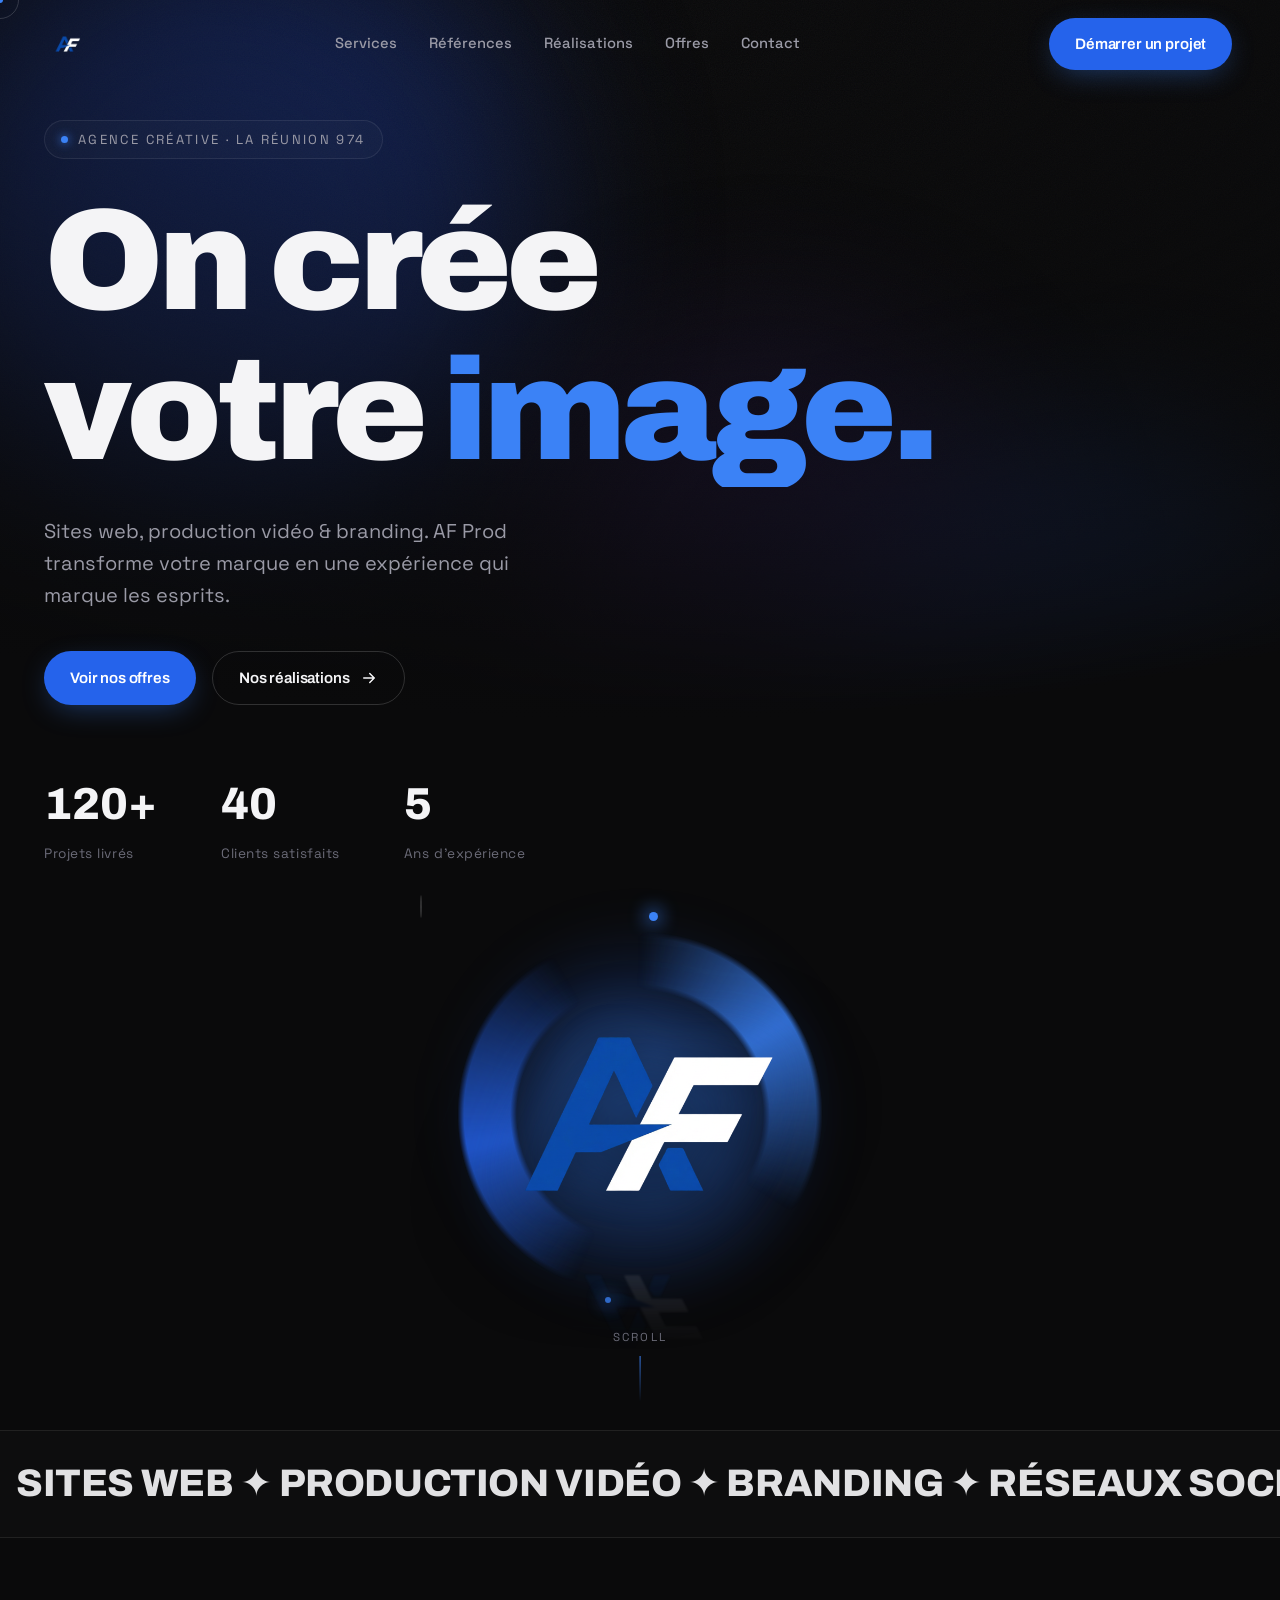
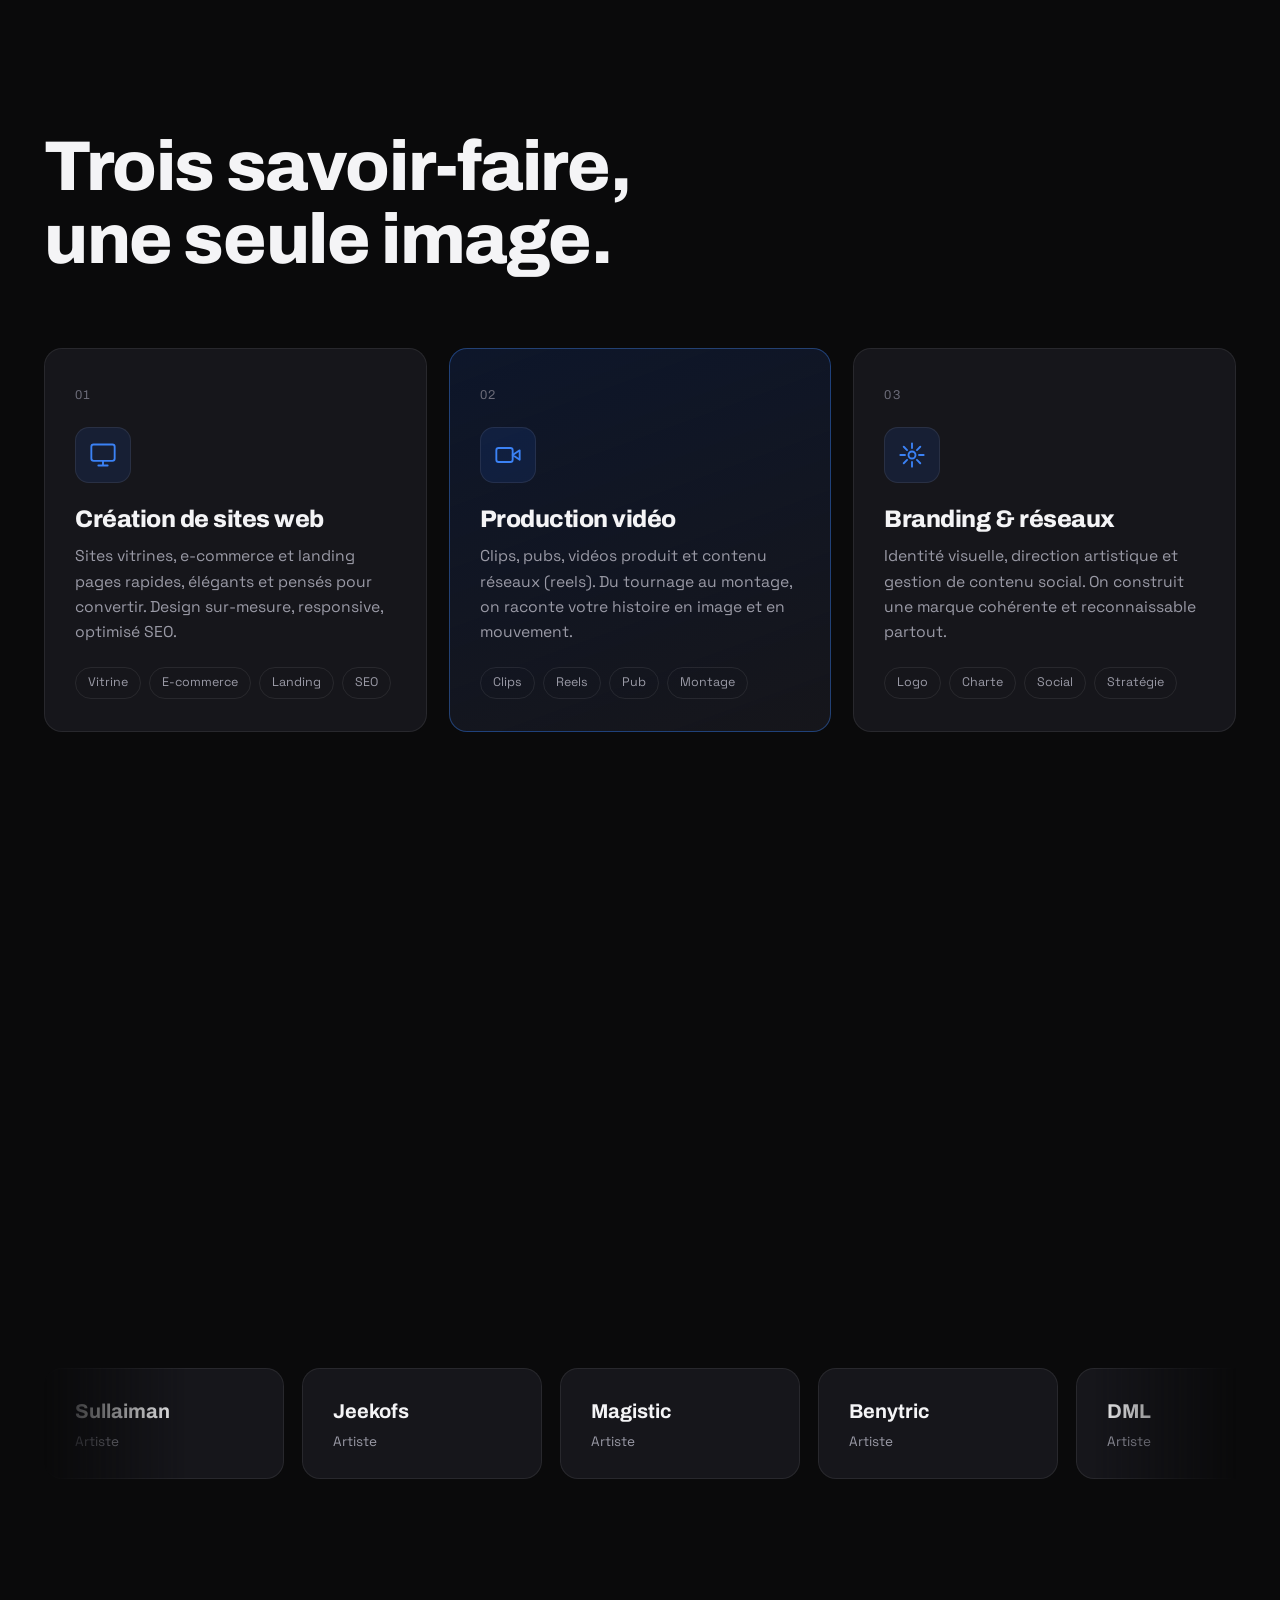
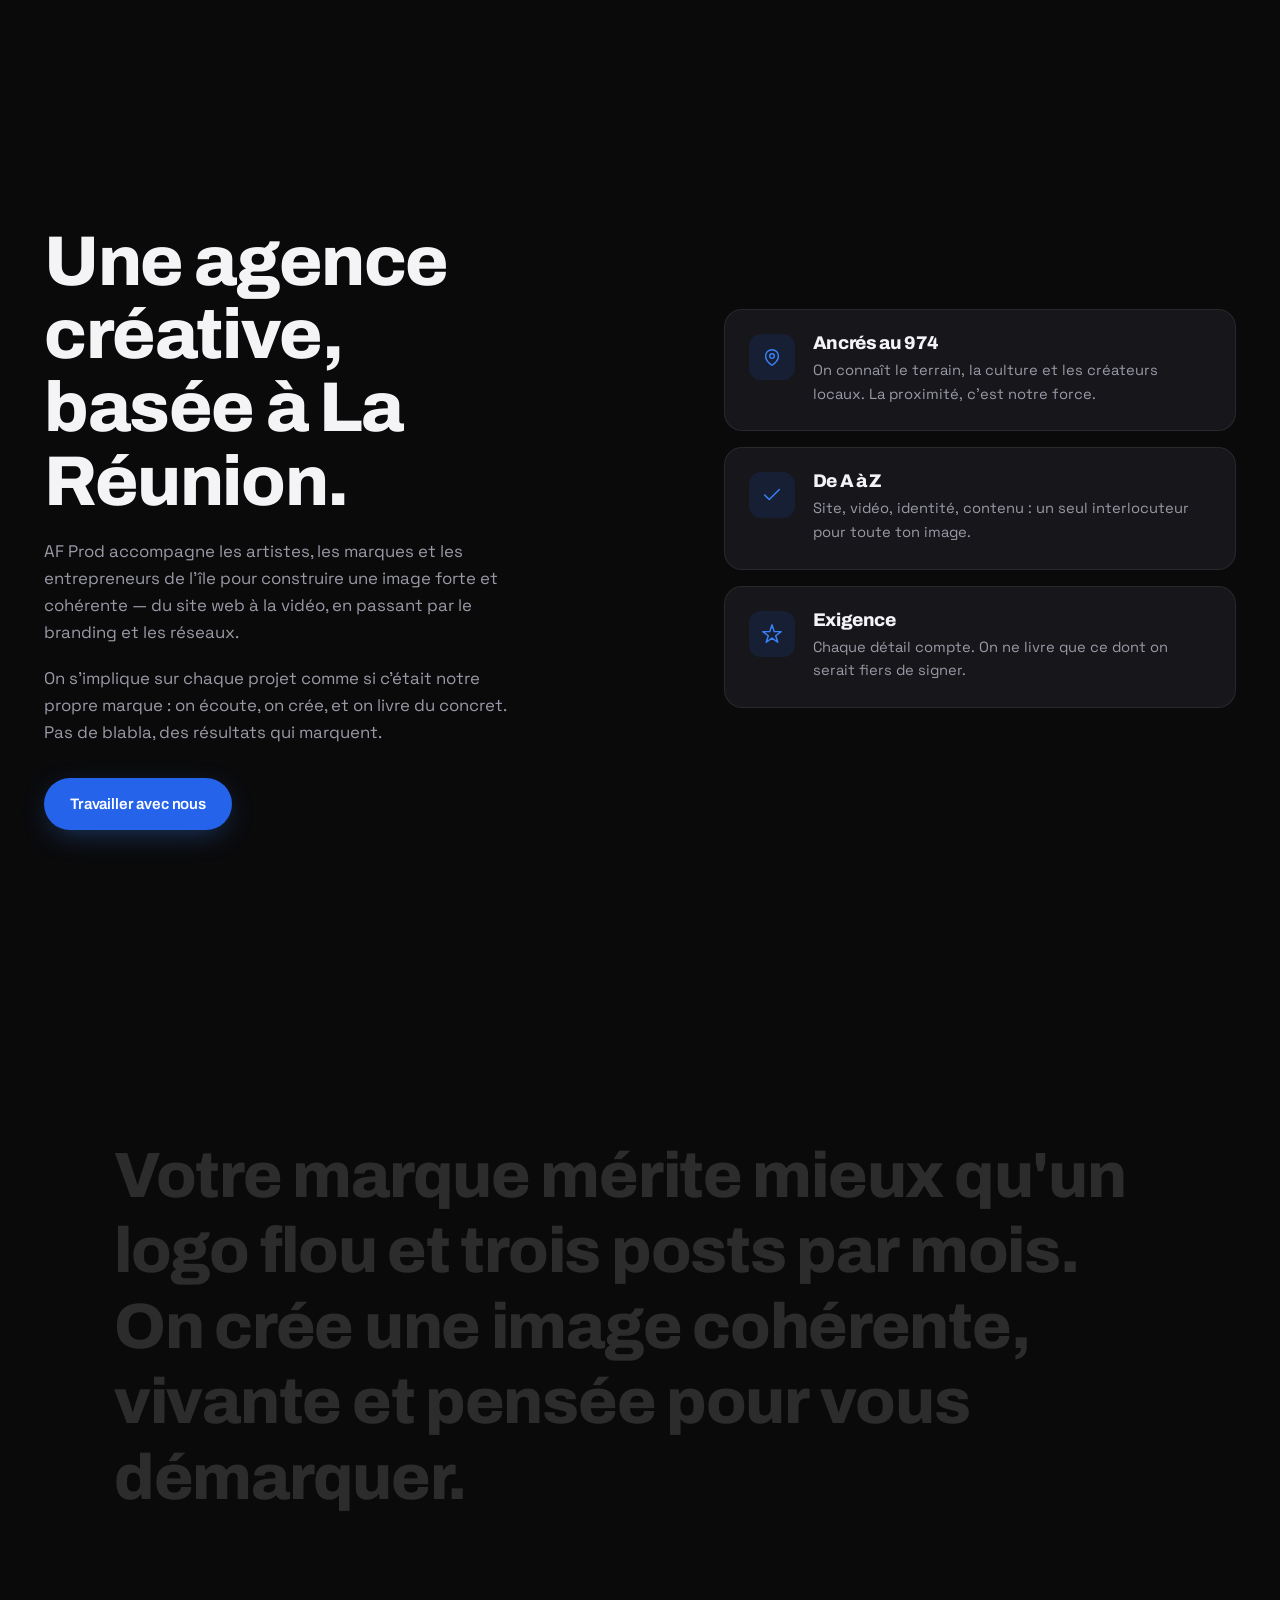
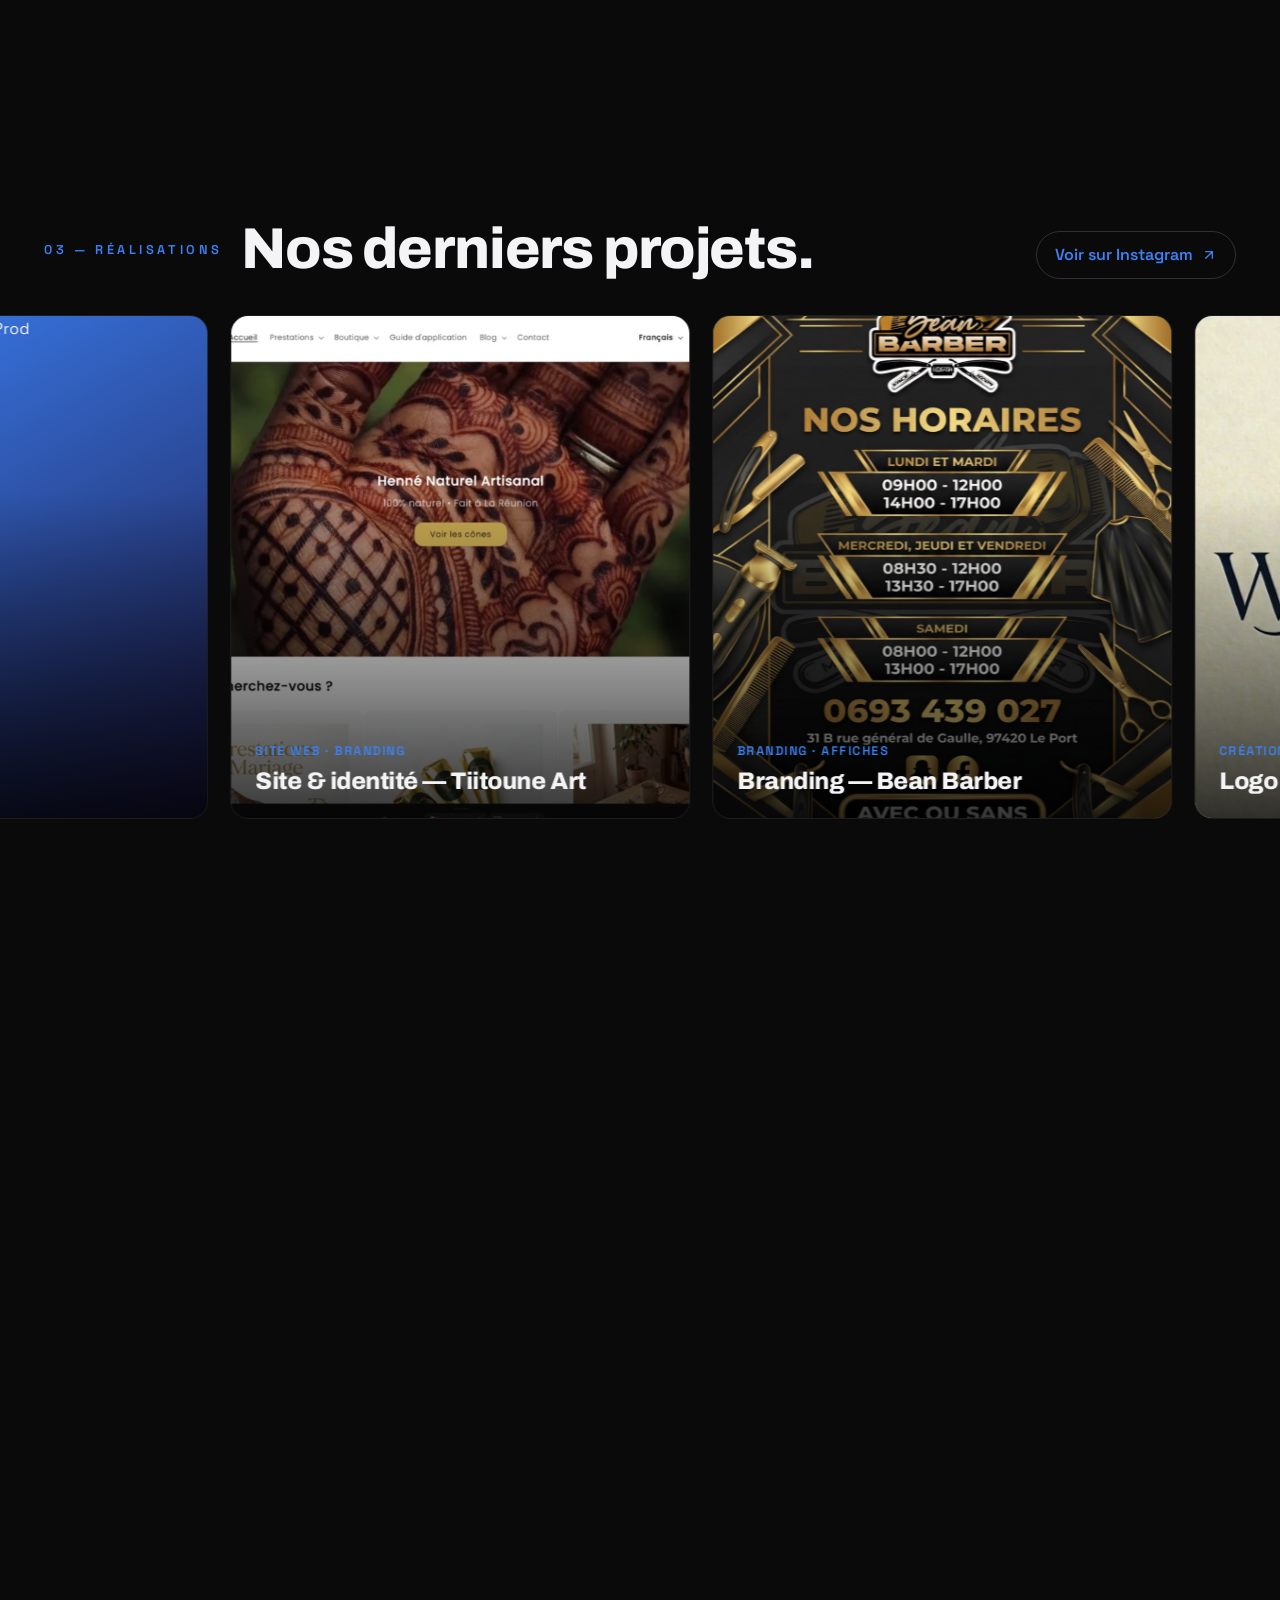
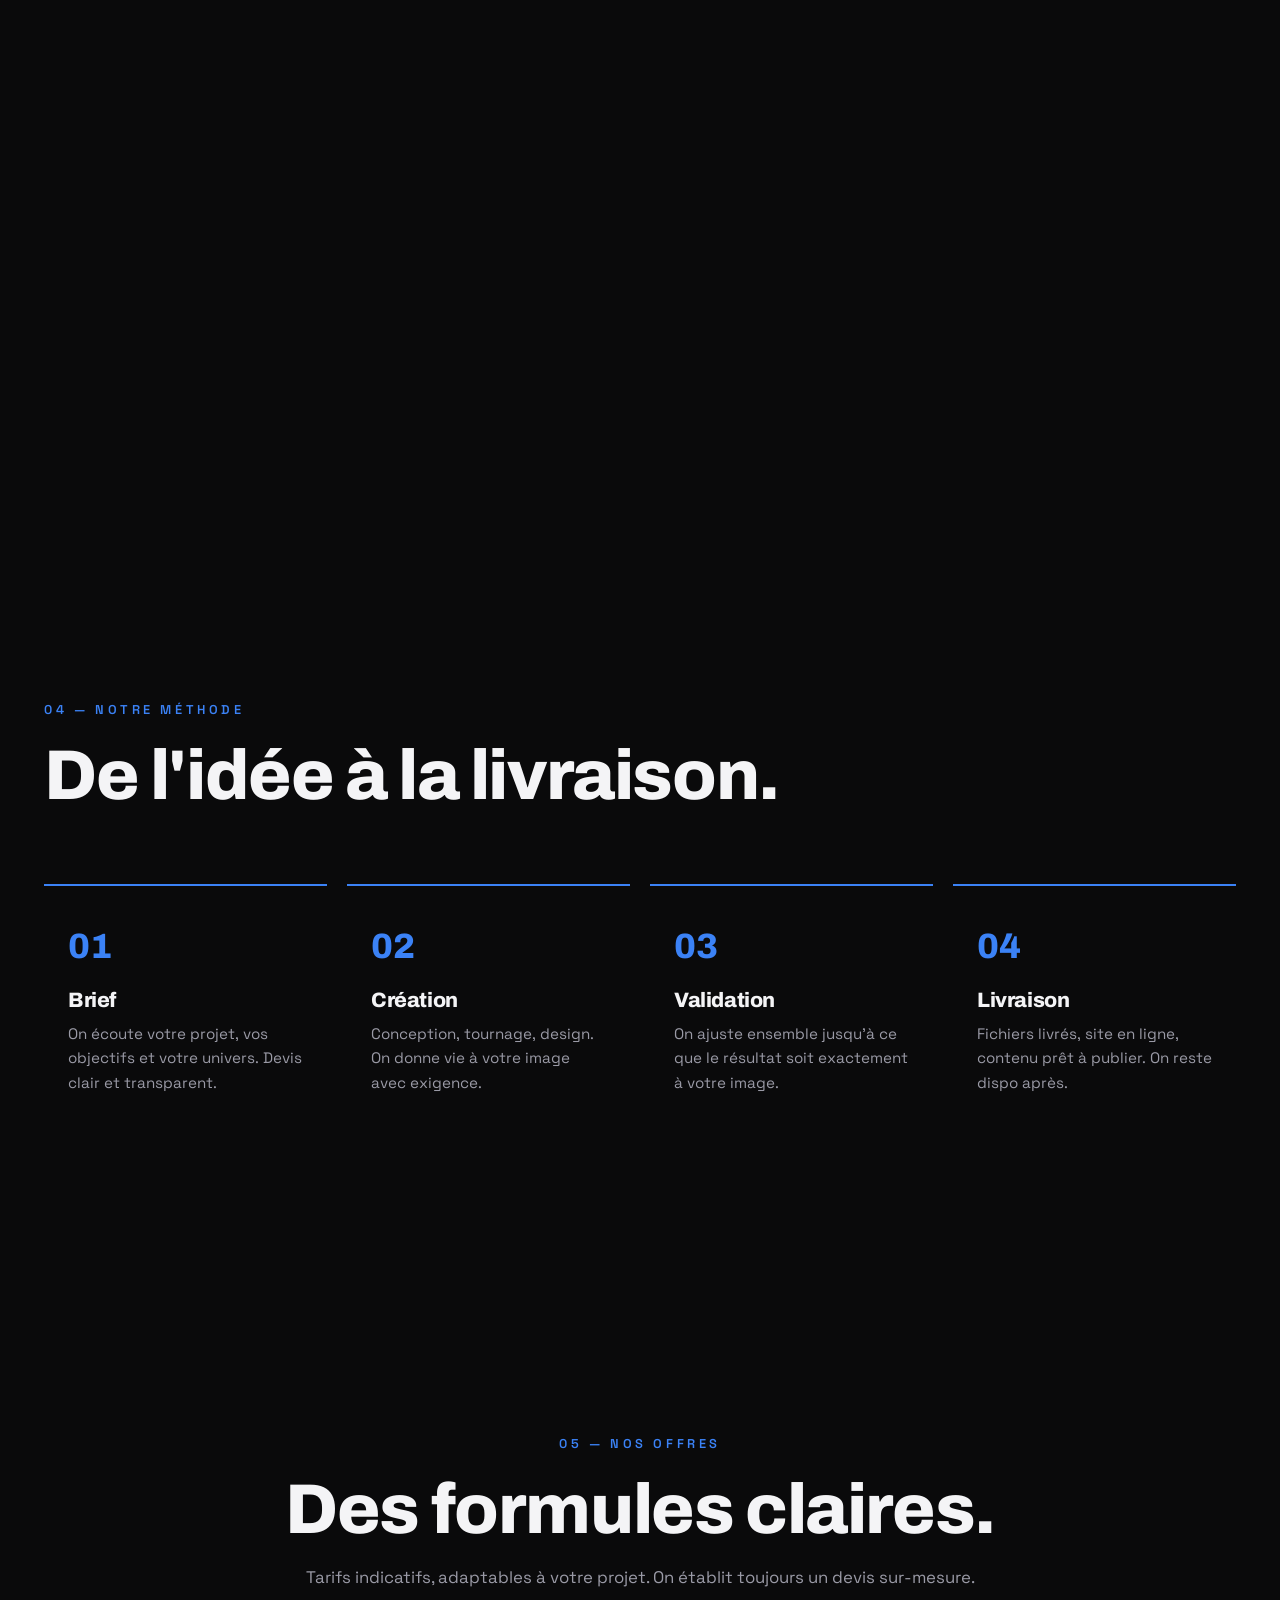
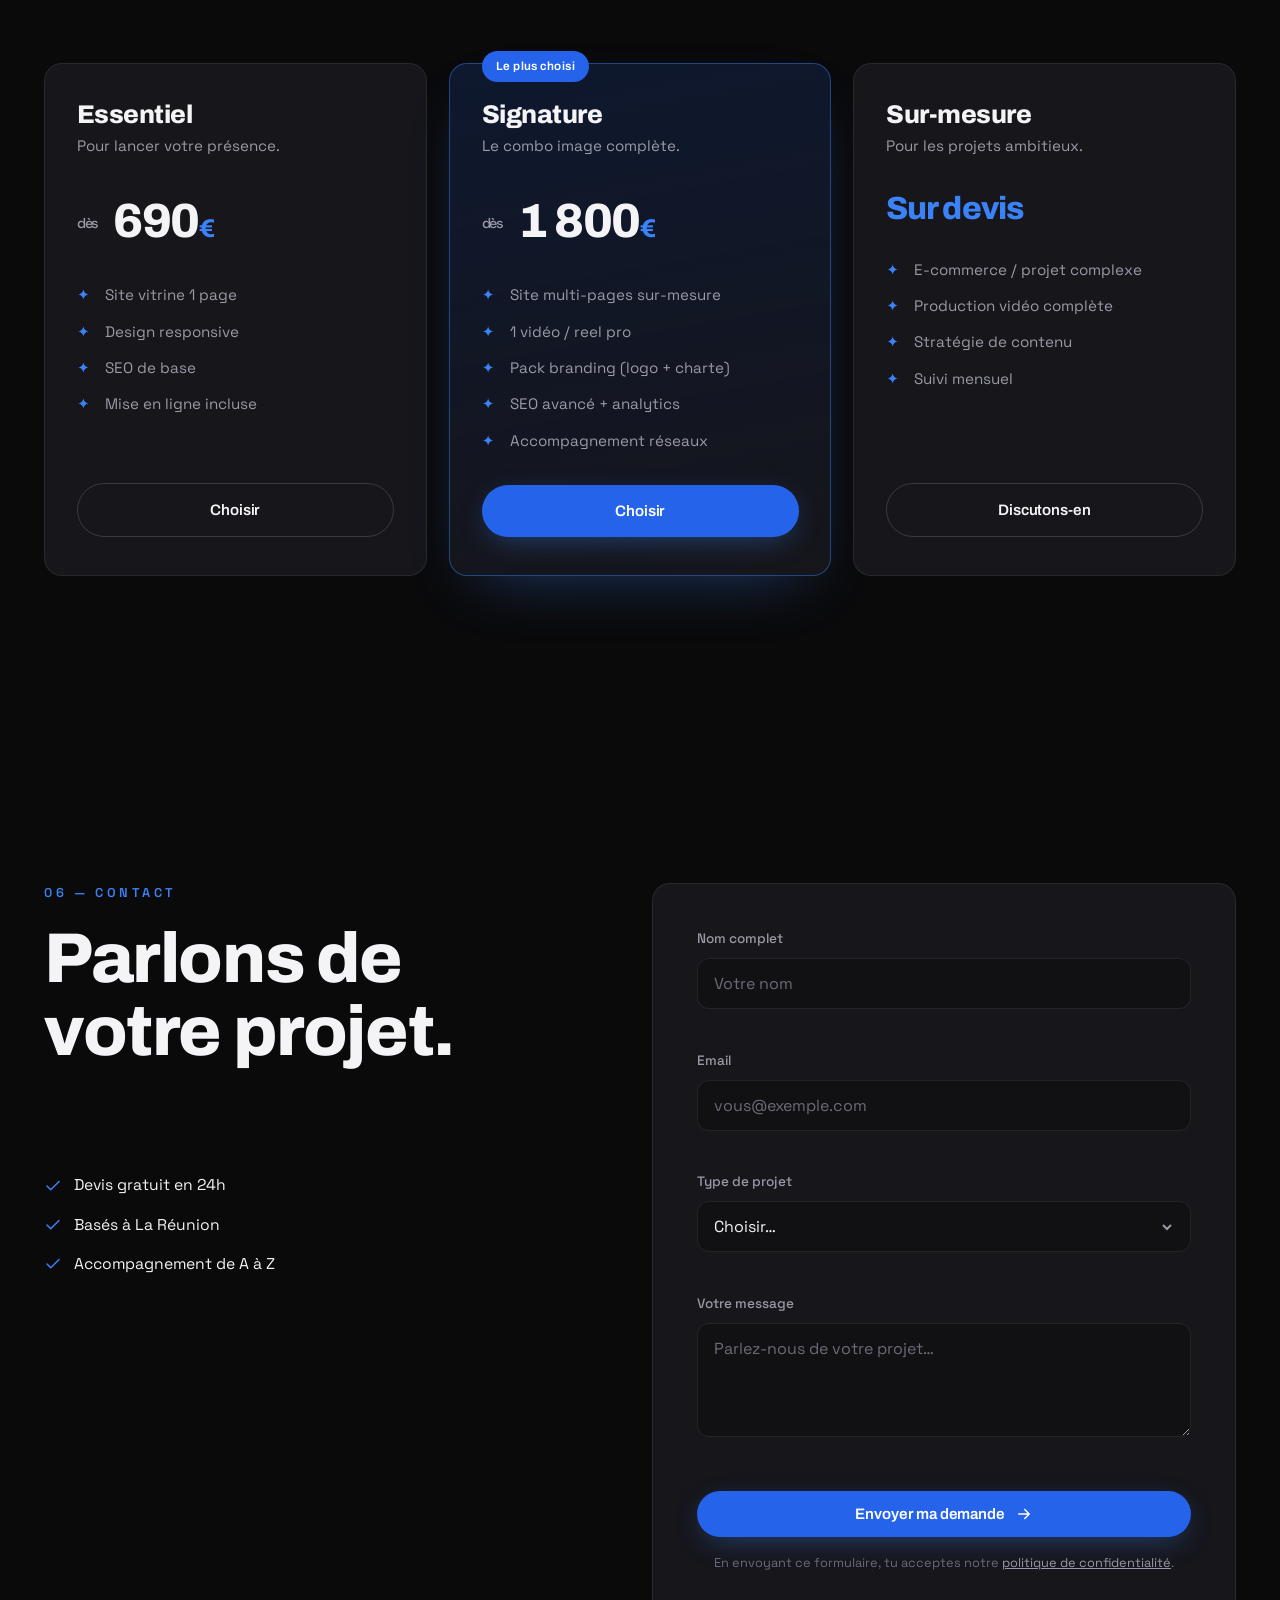
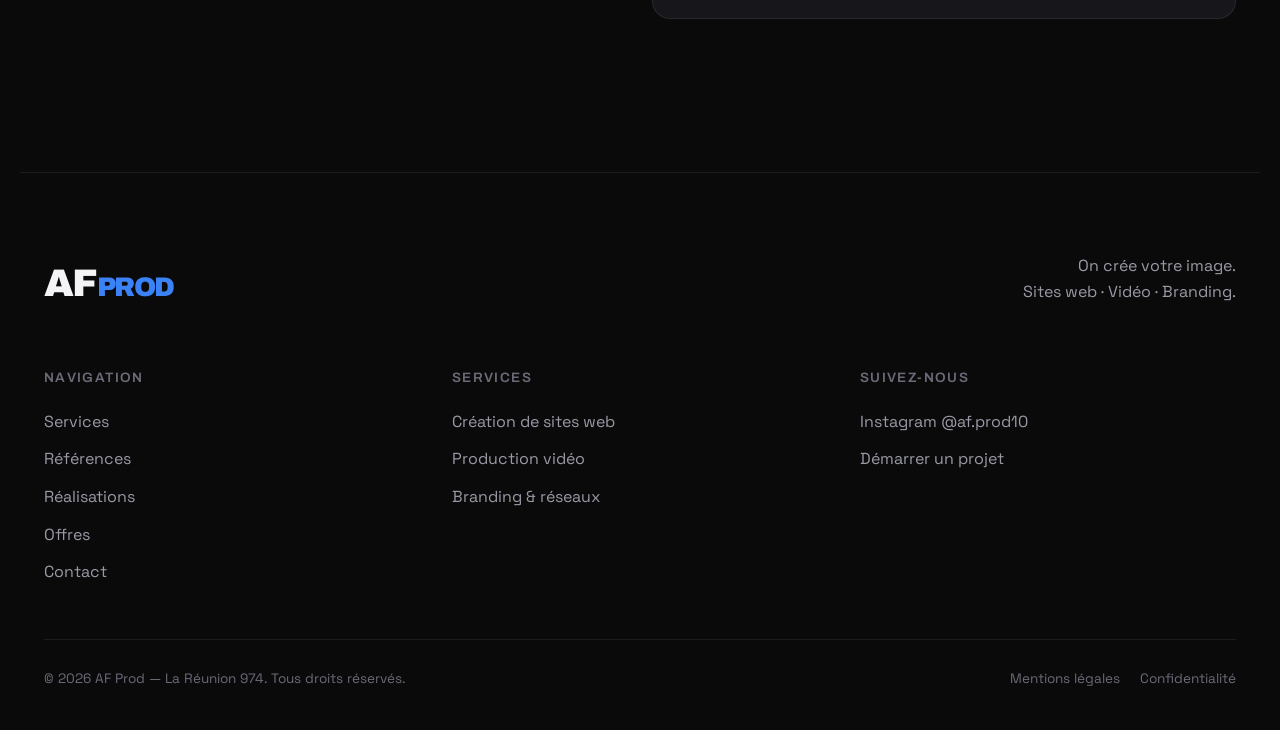
==== commit ad5016e4: "Modification du mentions legale, confidentialité et le prix du formule" ====
--- a/index.html
+++ b/index.html
@@ -423,7 +423,7 @@
           <span class="offer-card__badge">Le plus choisi</span>
           <h3 class="offer-card__name">Signature</h3>
           <p class="offer-card__desc">Le combo image complète.</p>
-          <div class="offer-card__price"><span class="from">dès</span> 1 690<span class="cur">€</span></div>
+          <div class="offer-card__price"><span class="from">dès</span> 1 800<span class="cur">€</span></div>
           <ul class="offer-card__feat">
             <li>Site multi-pages sur-mesure</li>
             <li>1 vidéo / reel pro</li>
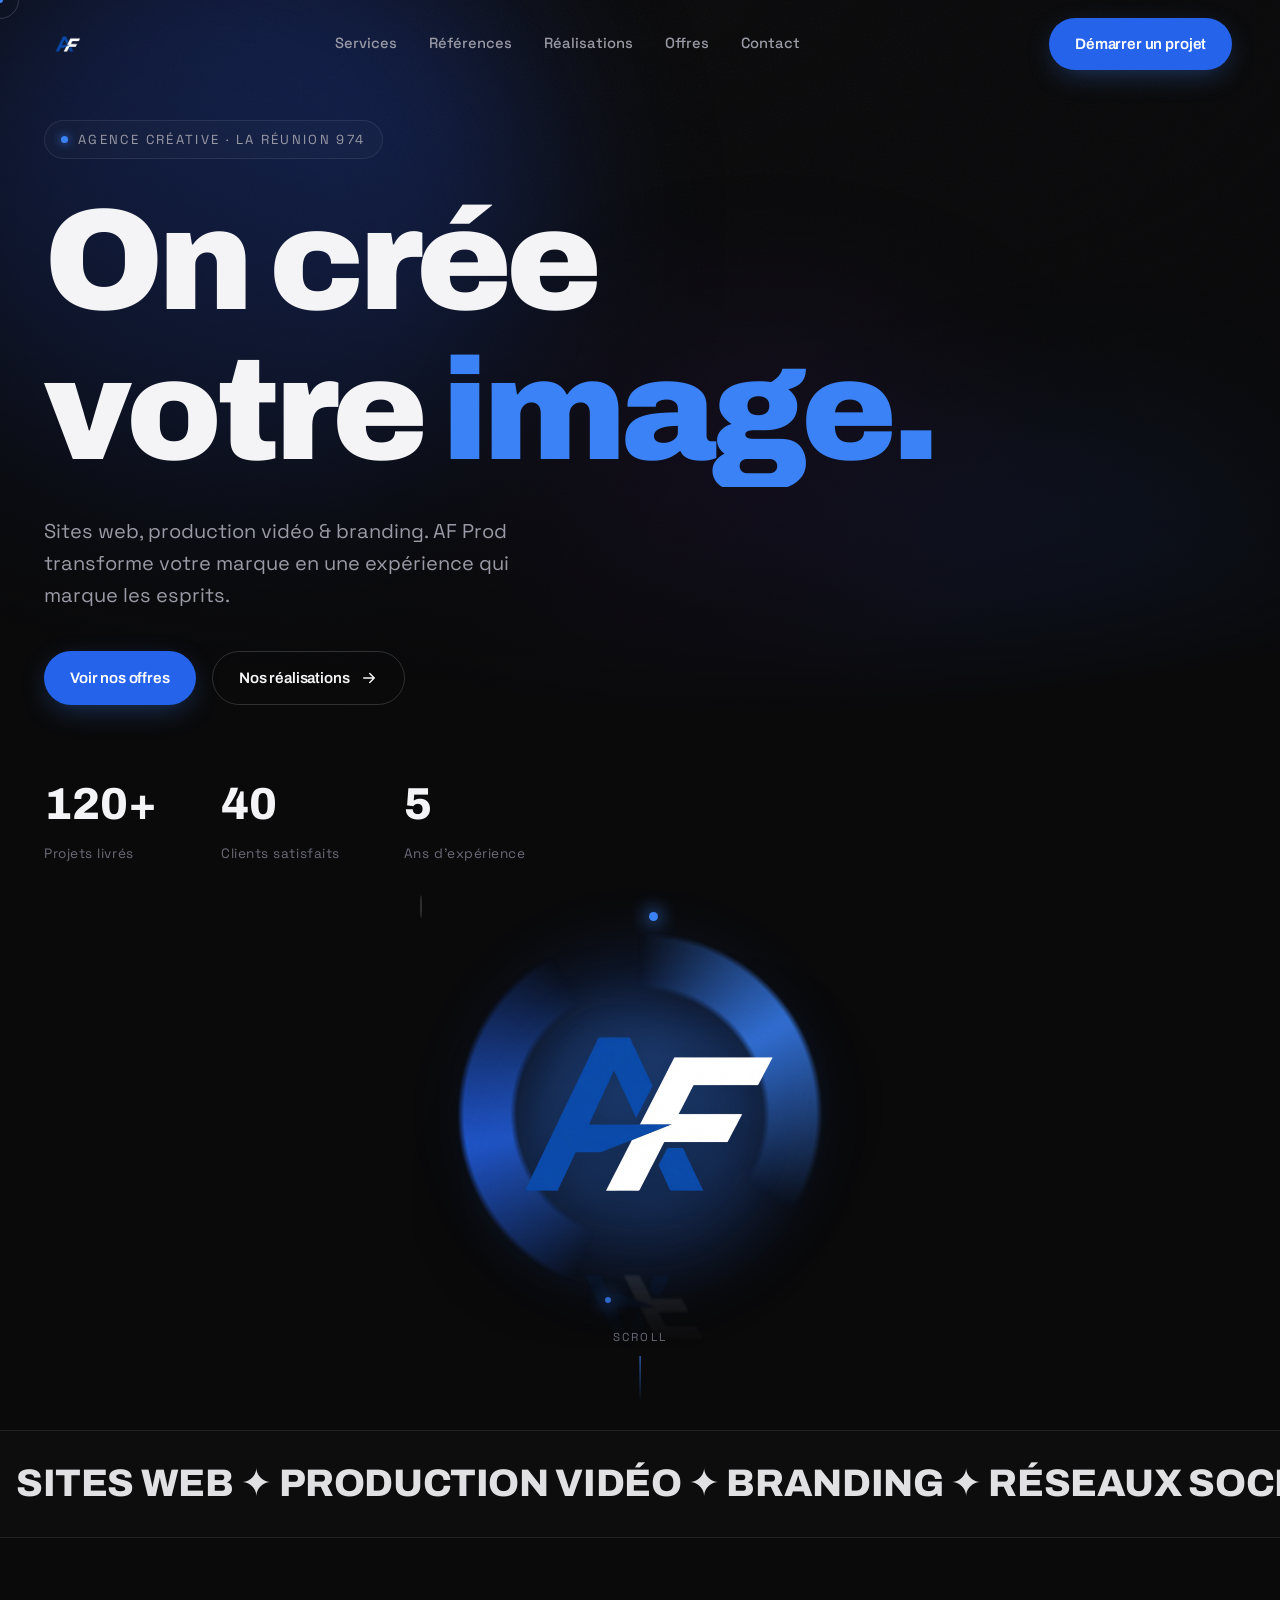
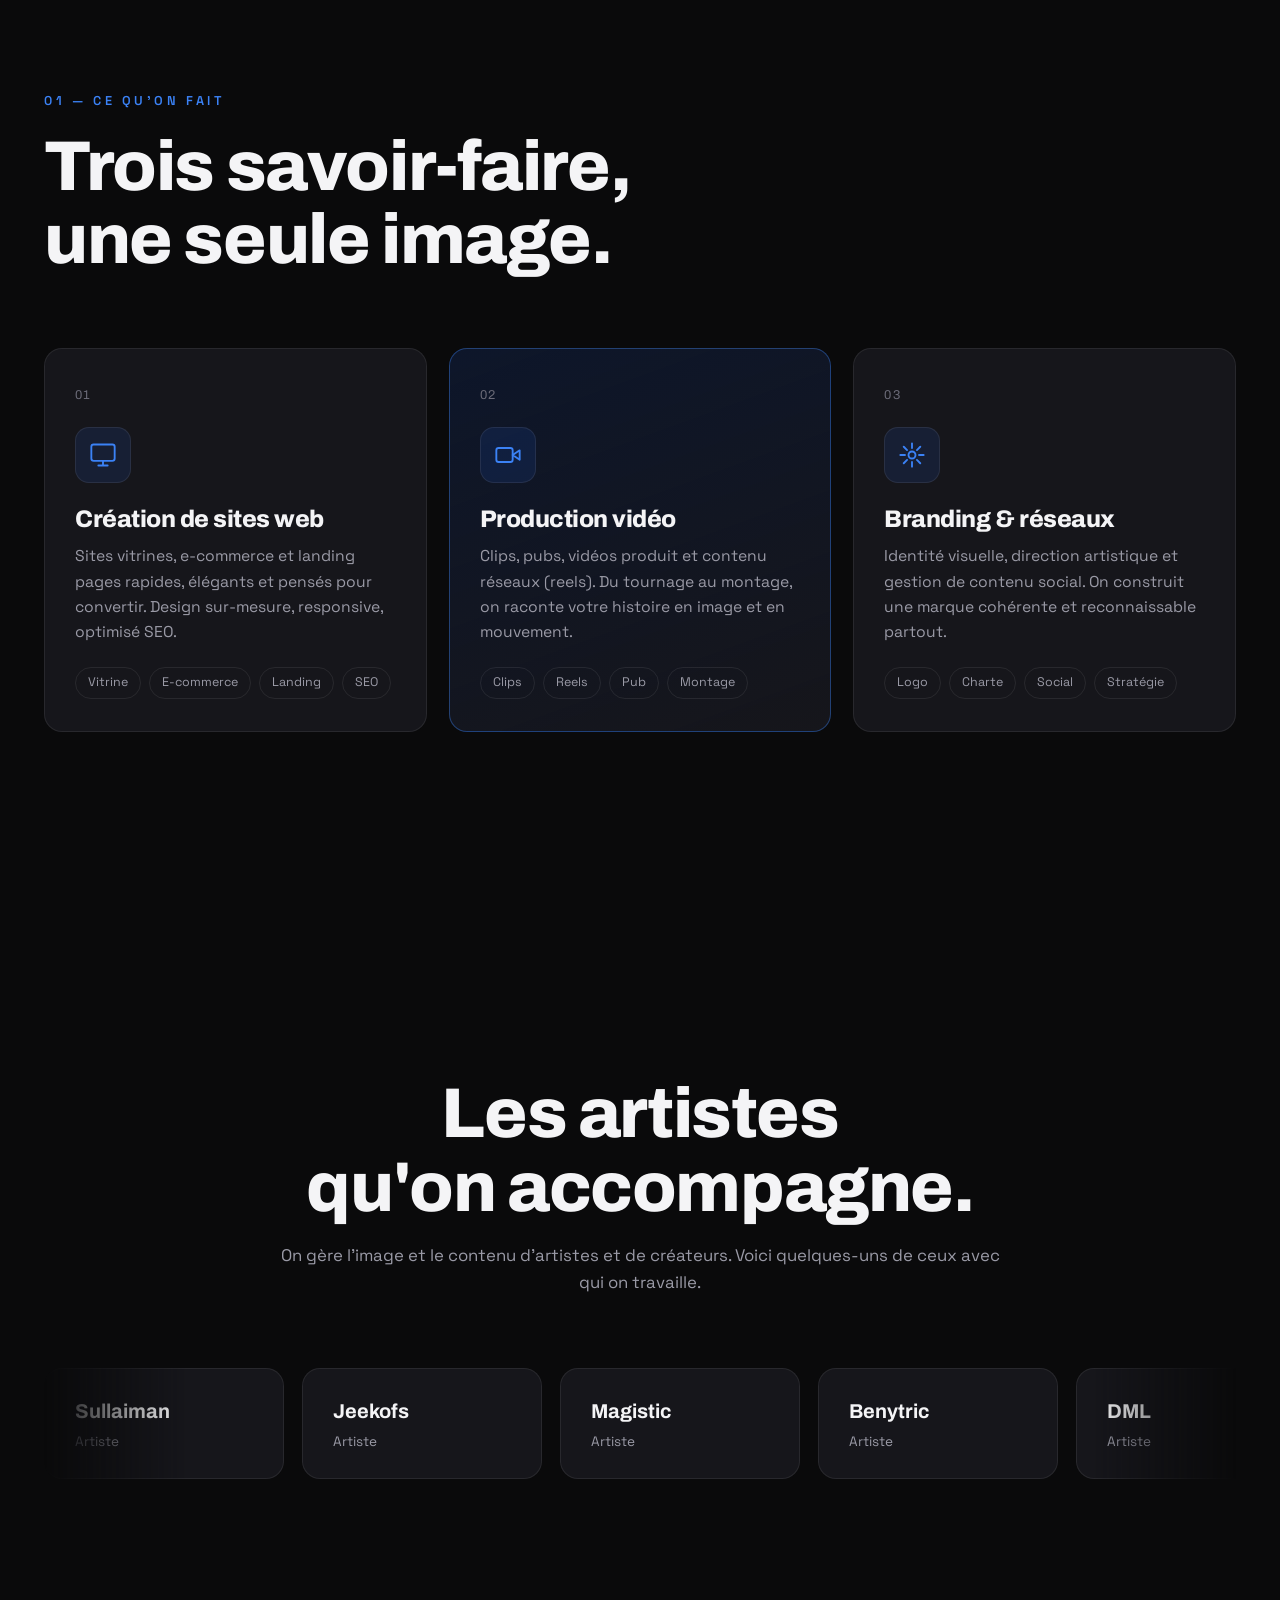
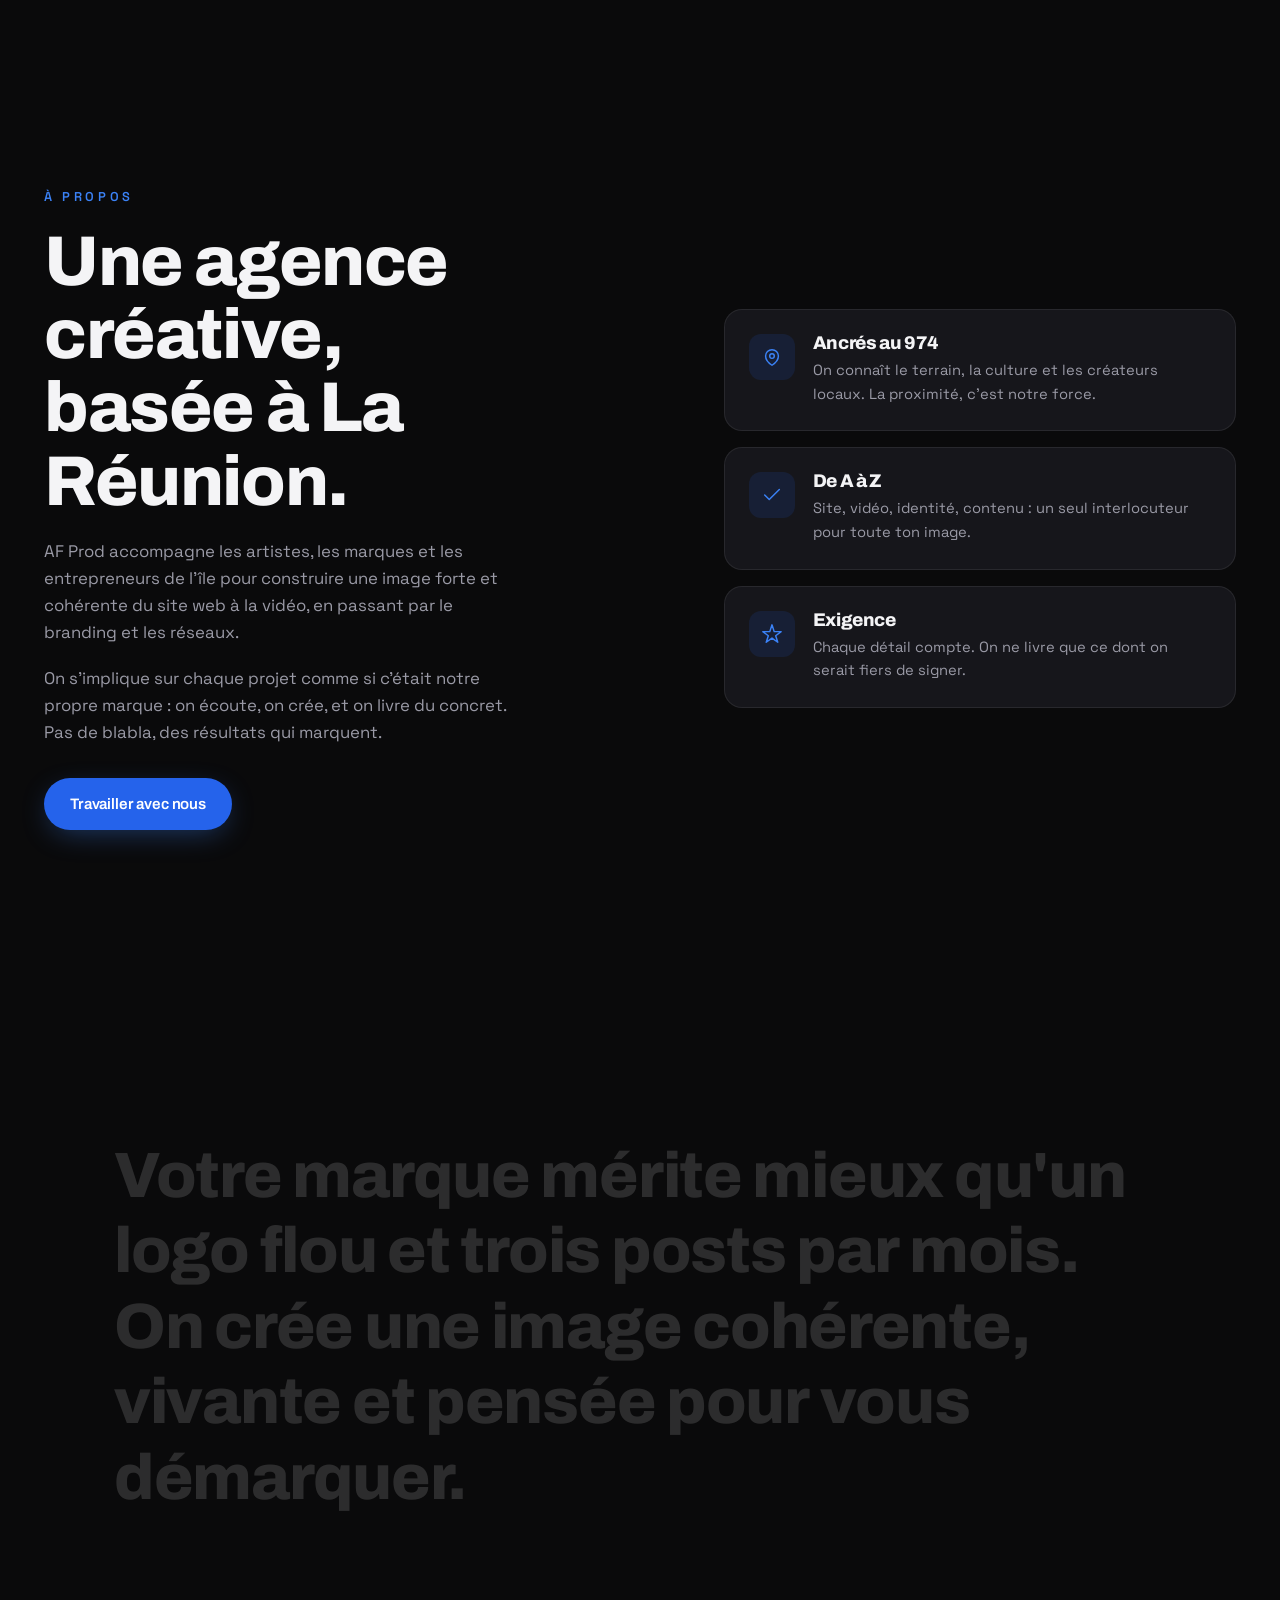
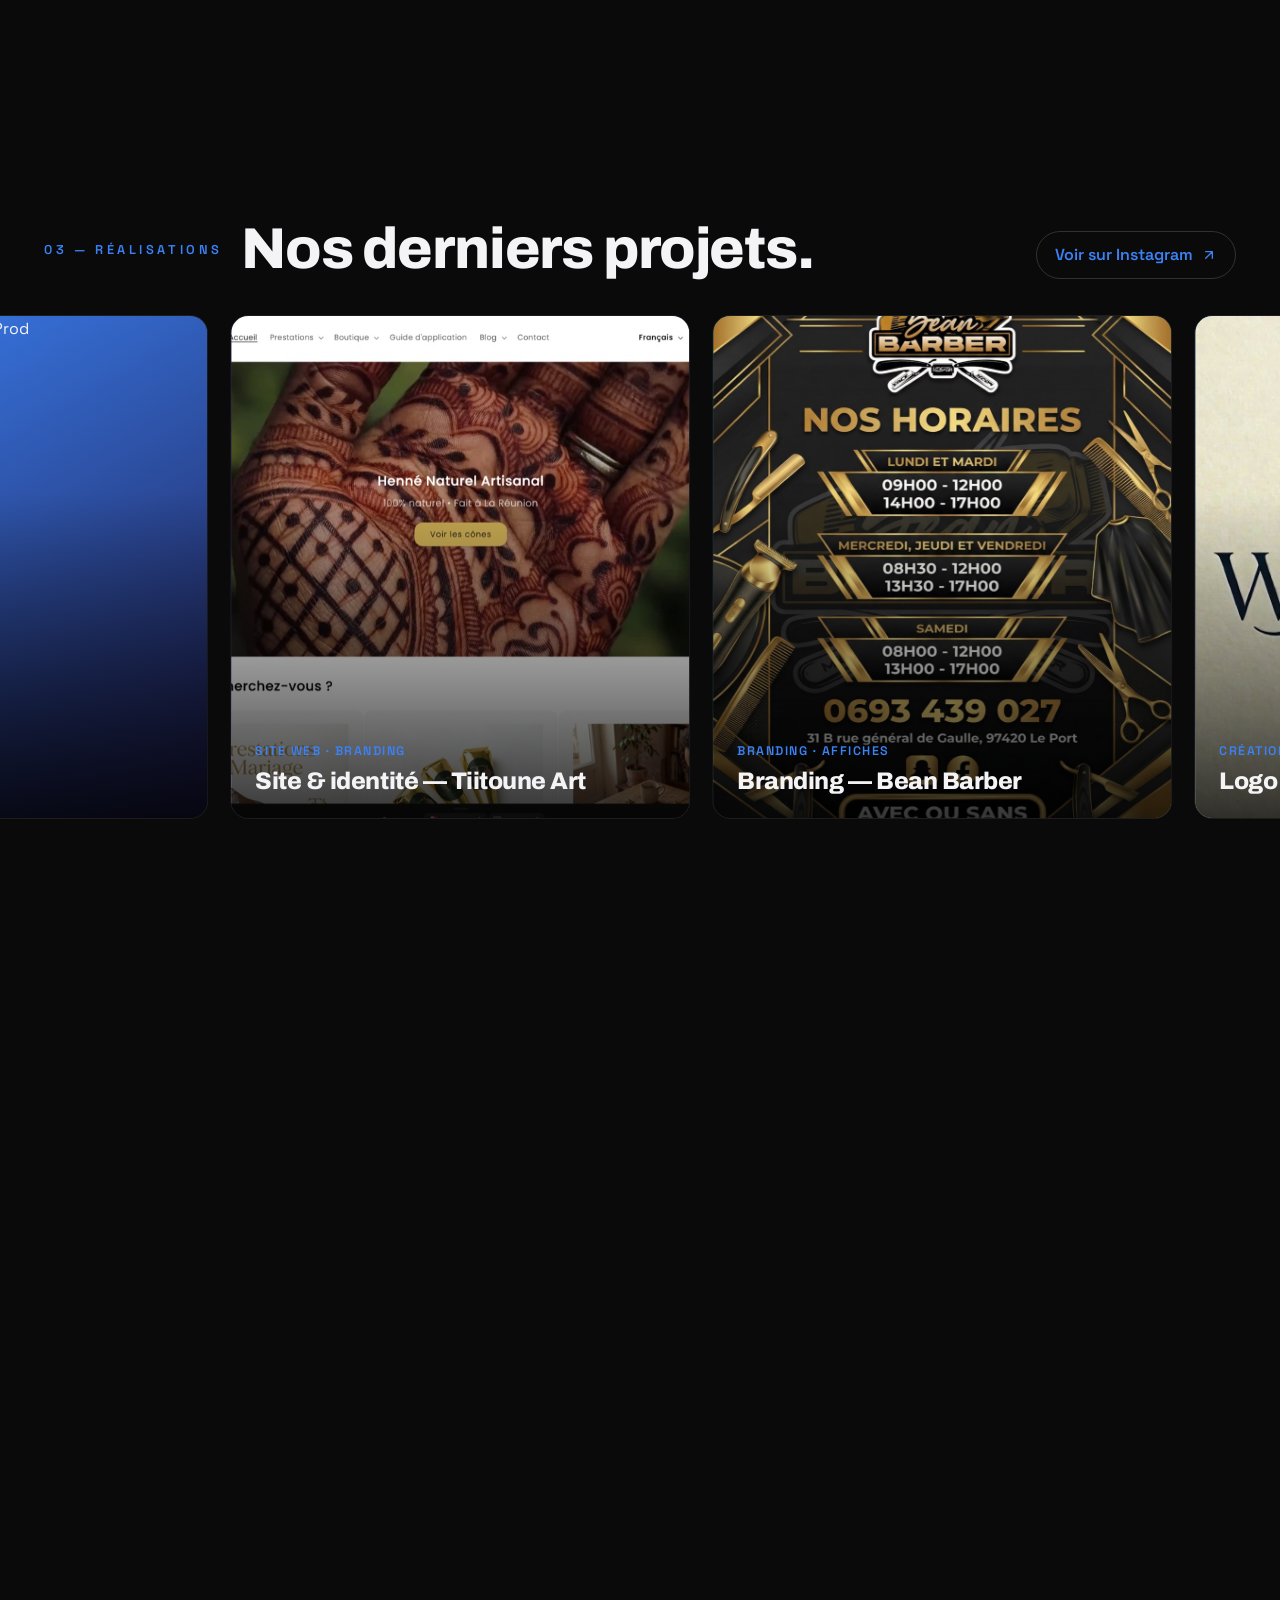
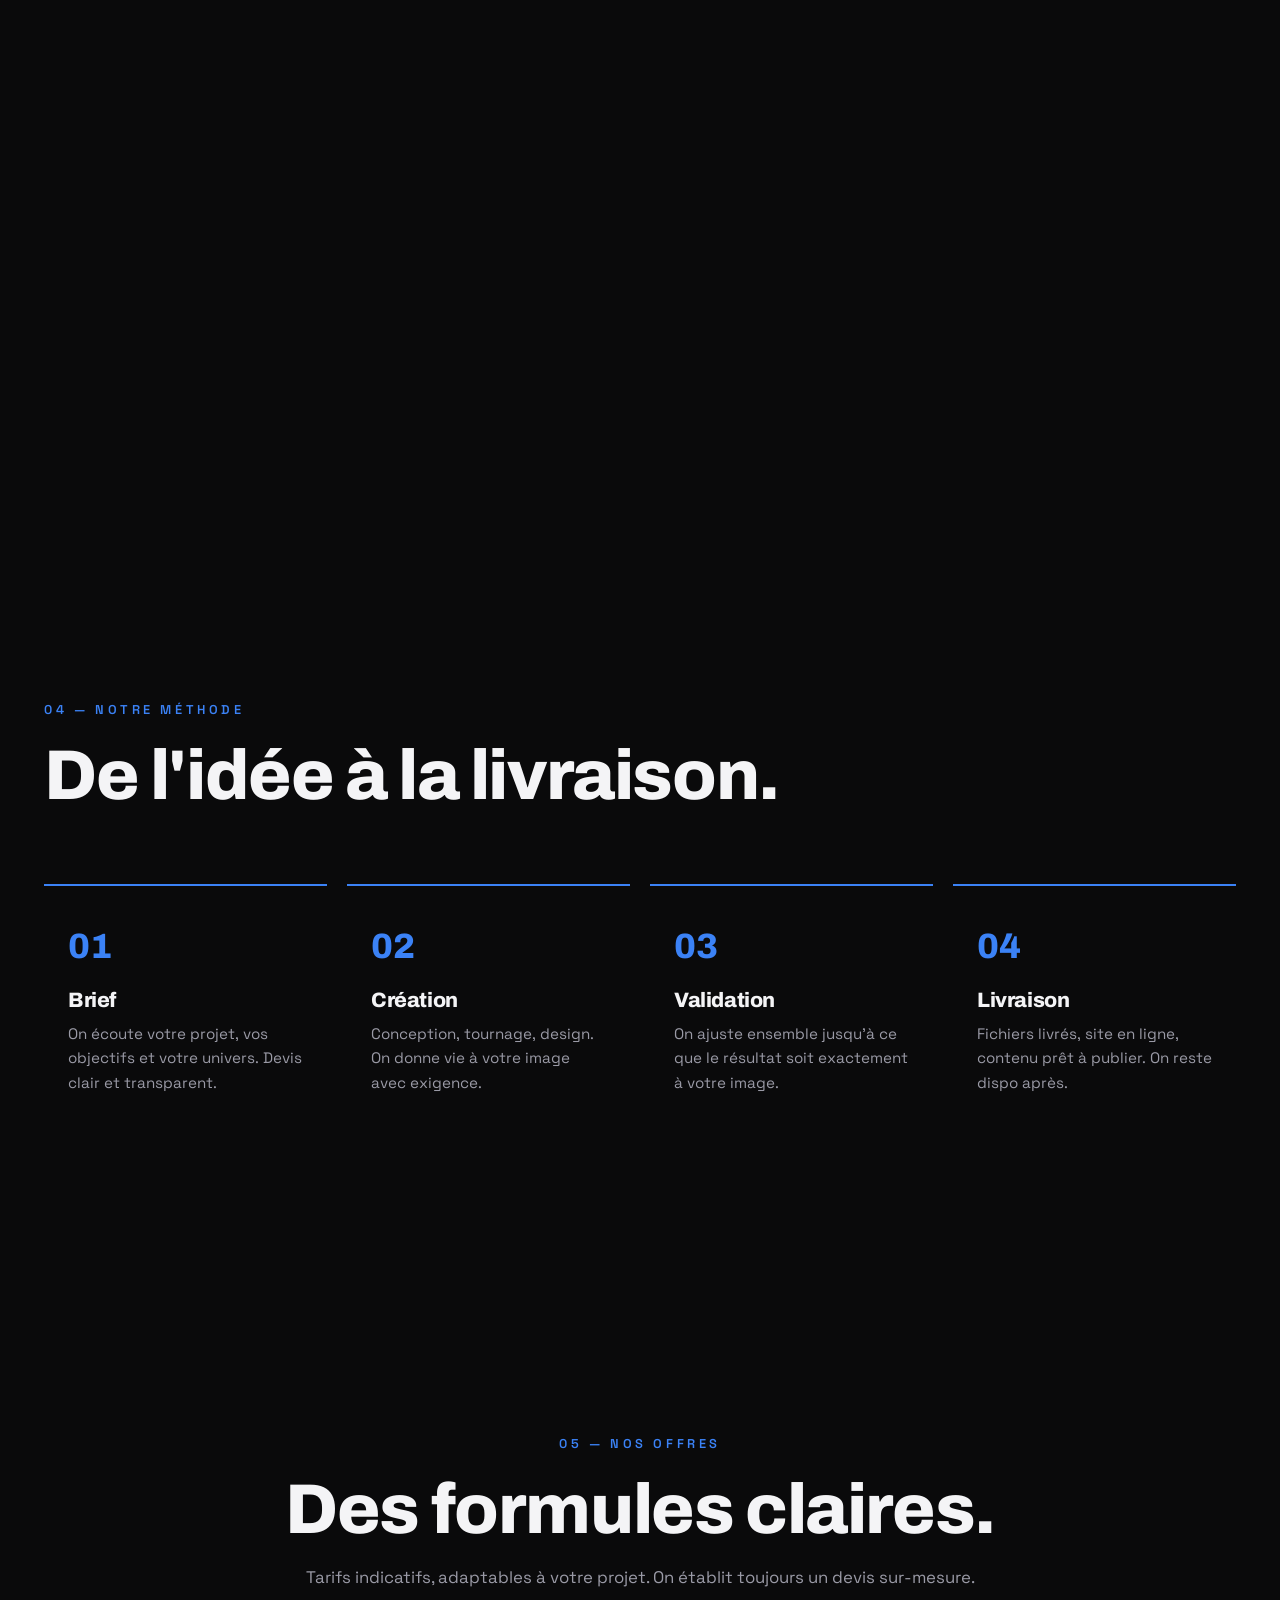
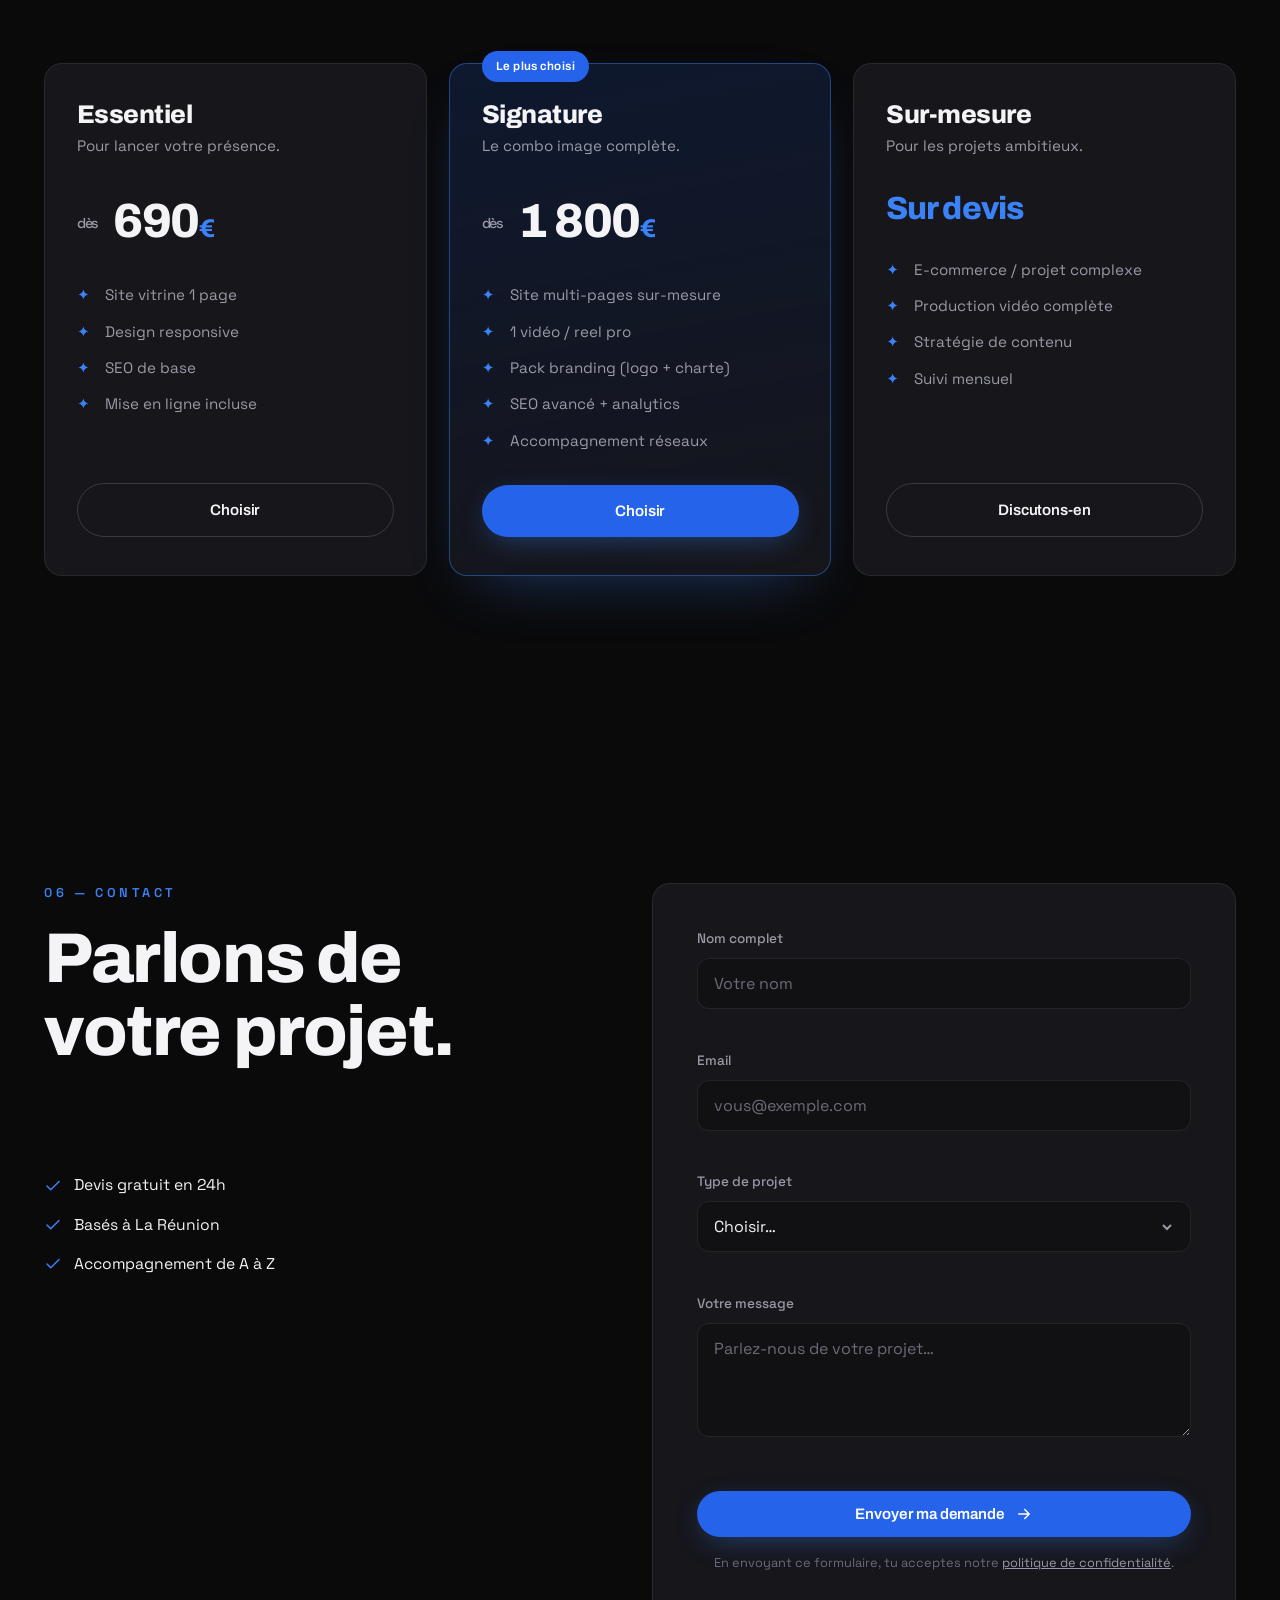
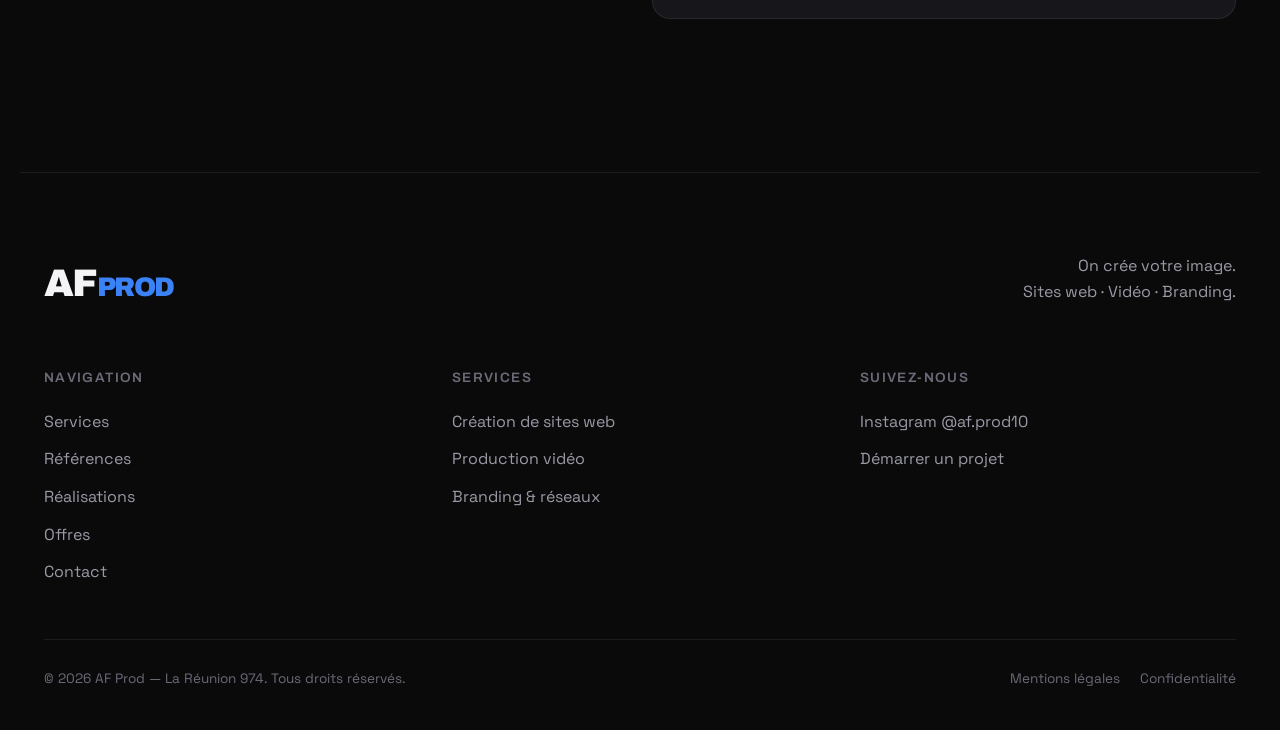
==== commit 27cc019b: "Push accueil avec une modif" ====
--- a/index.html
+++ b/index.html
@@ -264,7 +264,7 @@
           <h2 class="section__title" data-reveal>Une agence créative,<br />basée à La Réunion.</h2>
           <p class="about__text" data-reveal>
             AF Prod accompagne les artistes, les marques et les entrepreneurs de l'île pour
-            construire une image forte et cohérente — du site web à la vidéo, en passant par
+            construire une image forte et cohérente du site web à la vidéo, en passant par
             le branding et les réseaux.
           </p>
           <p class="about__text" data-reveal>
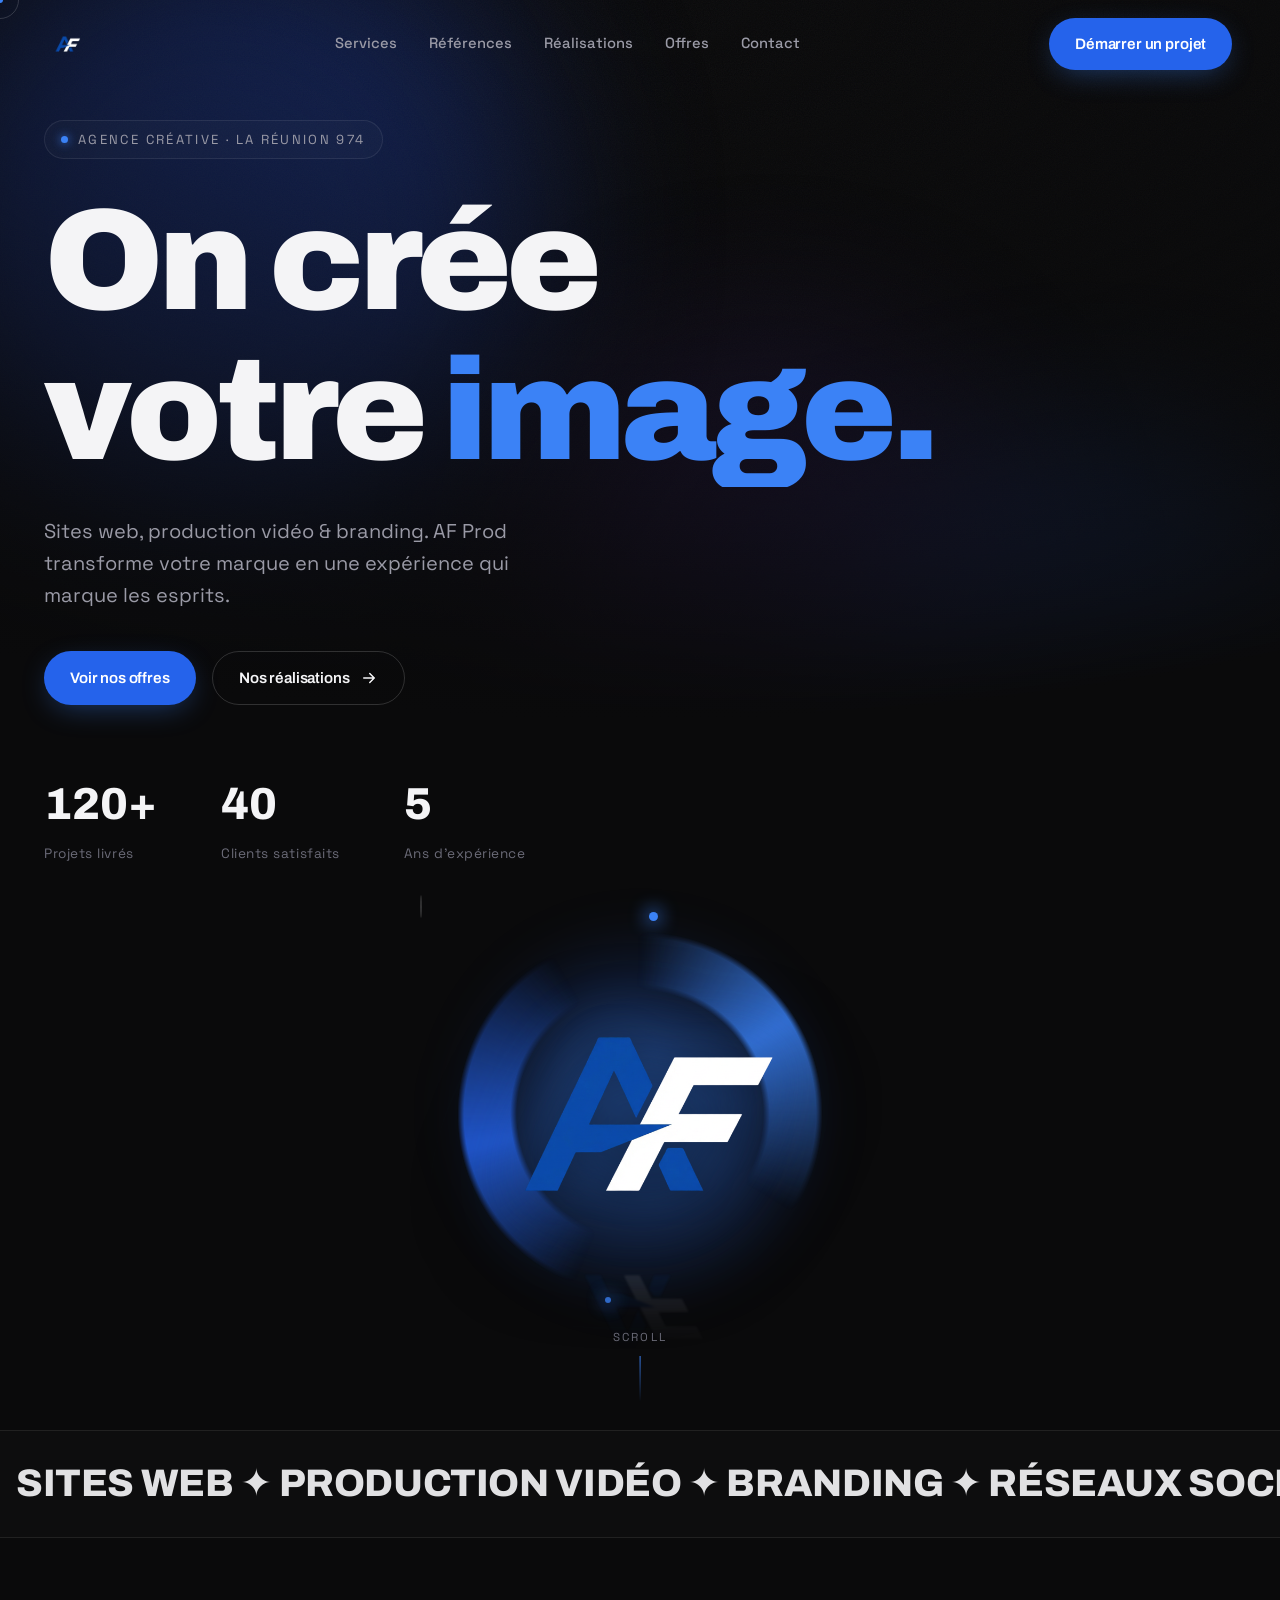
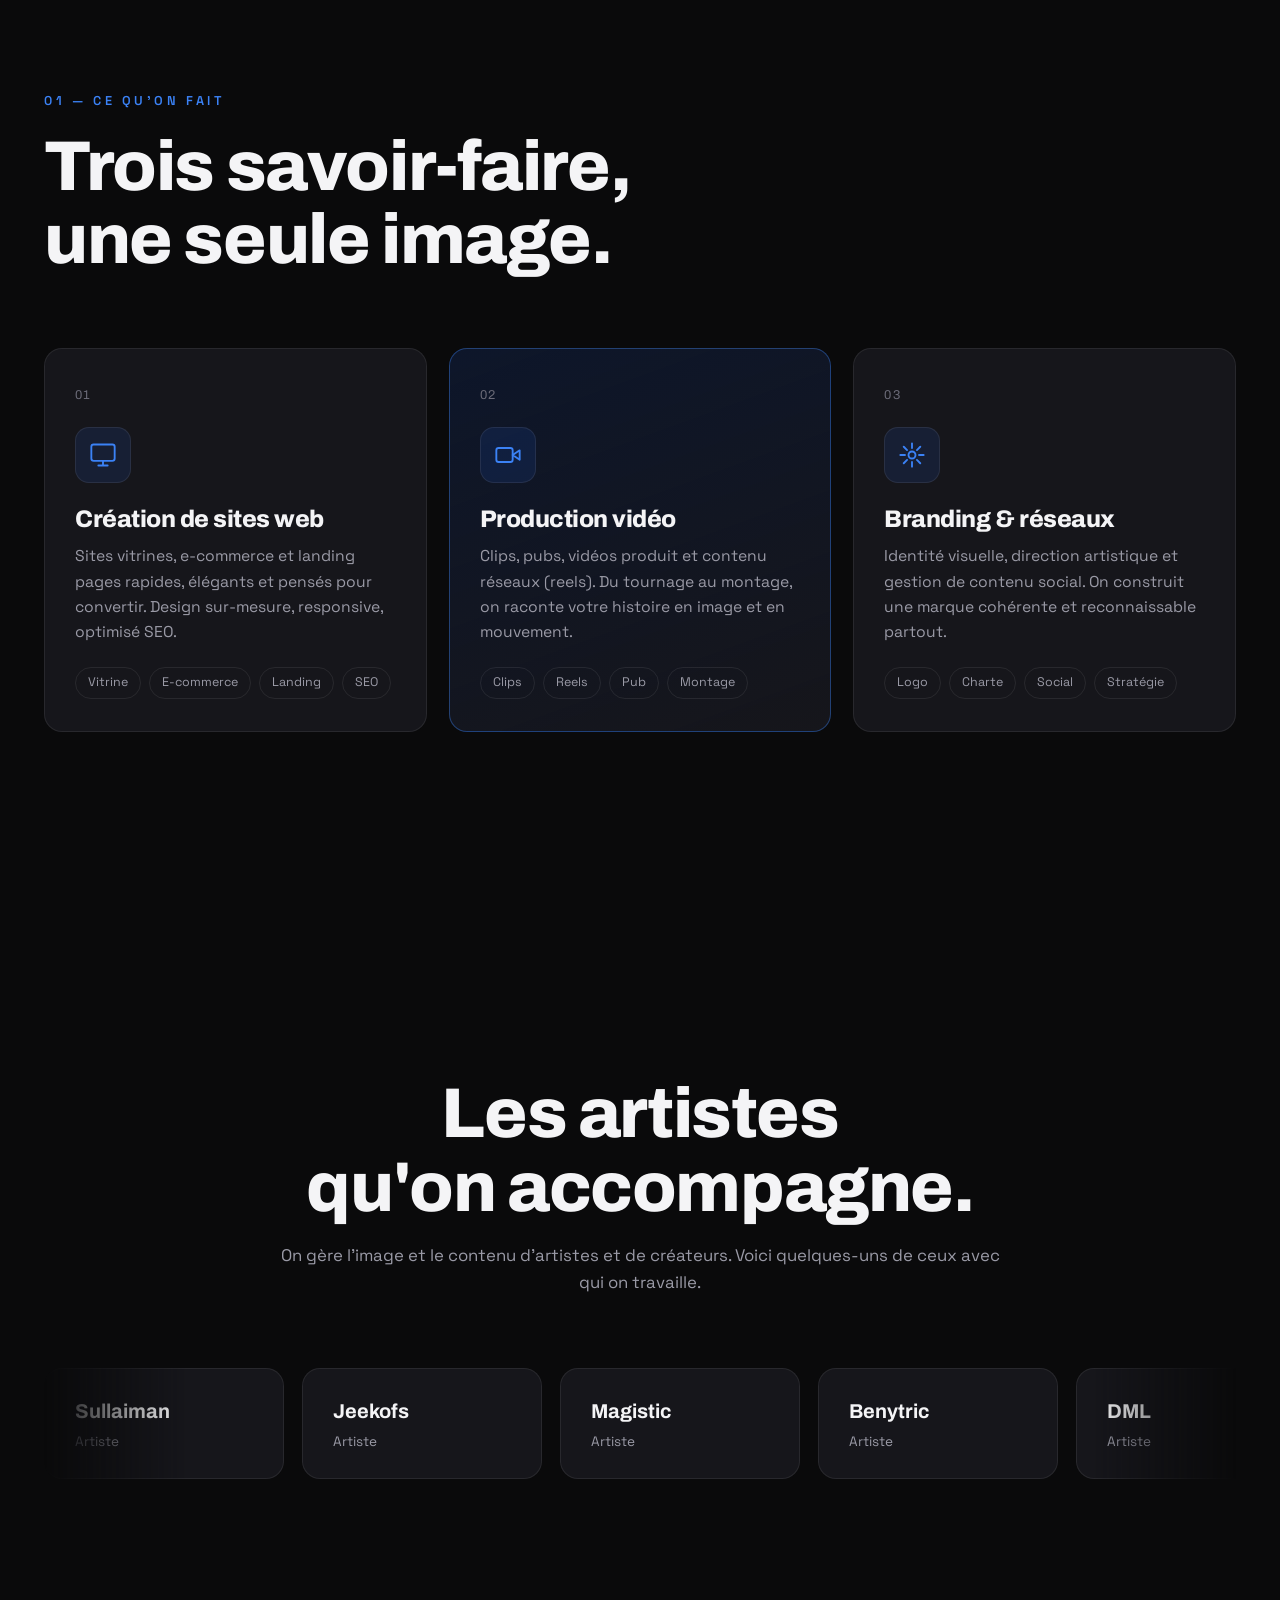
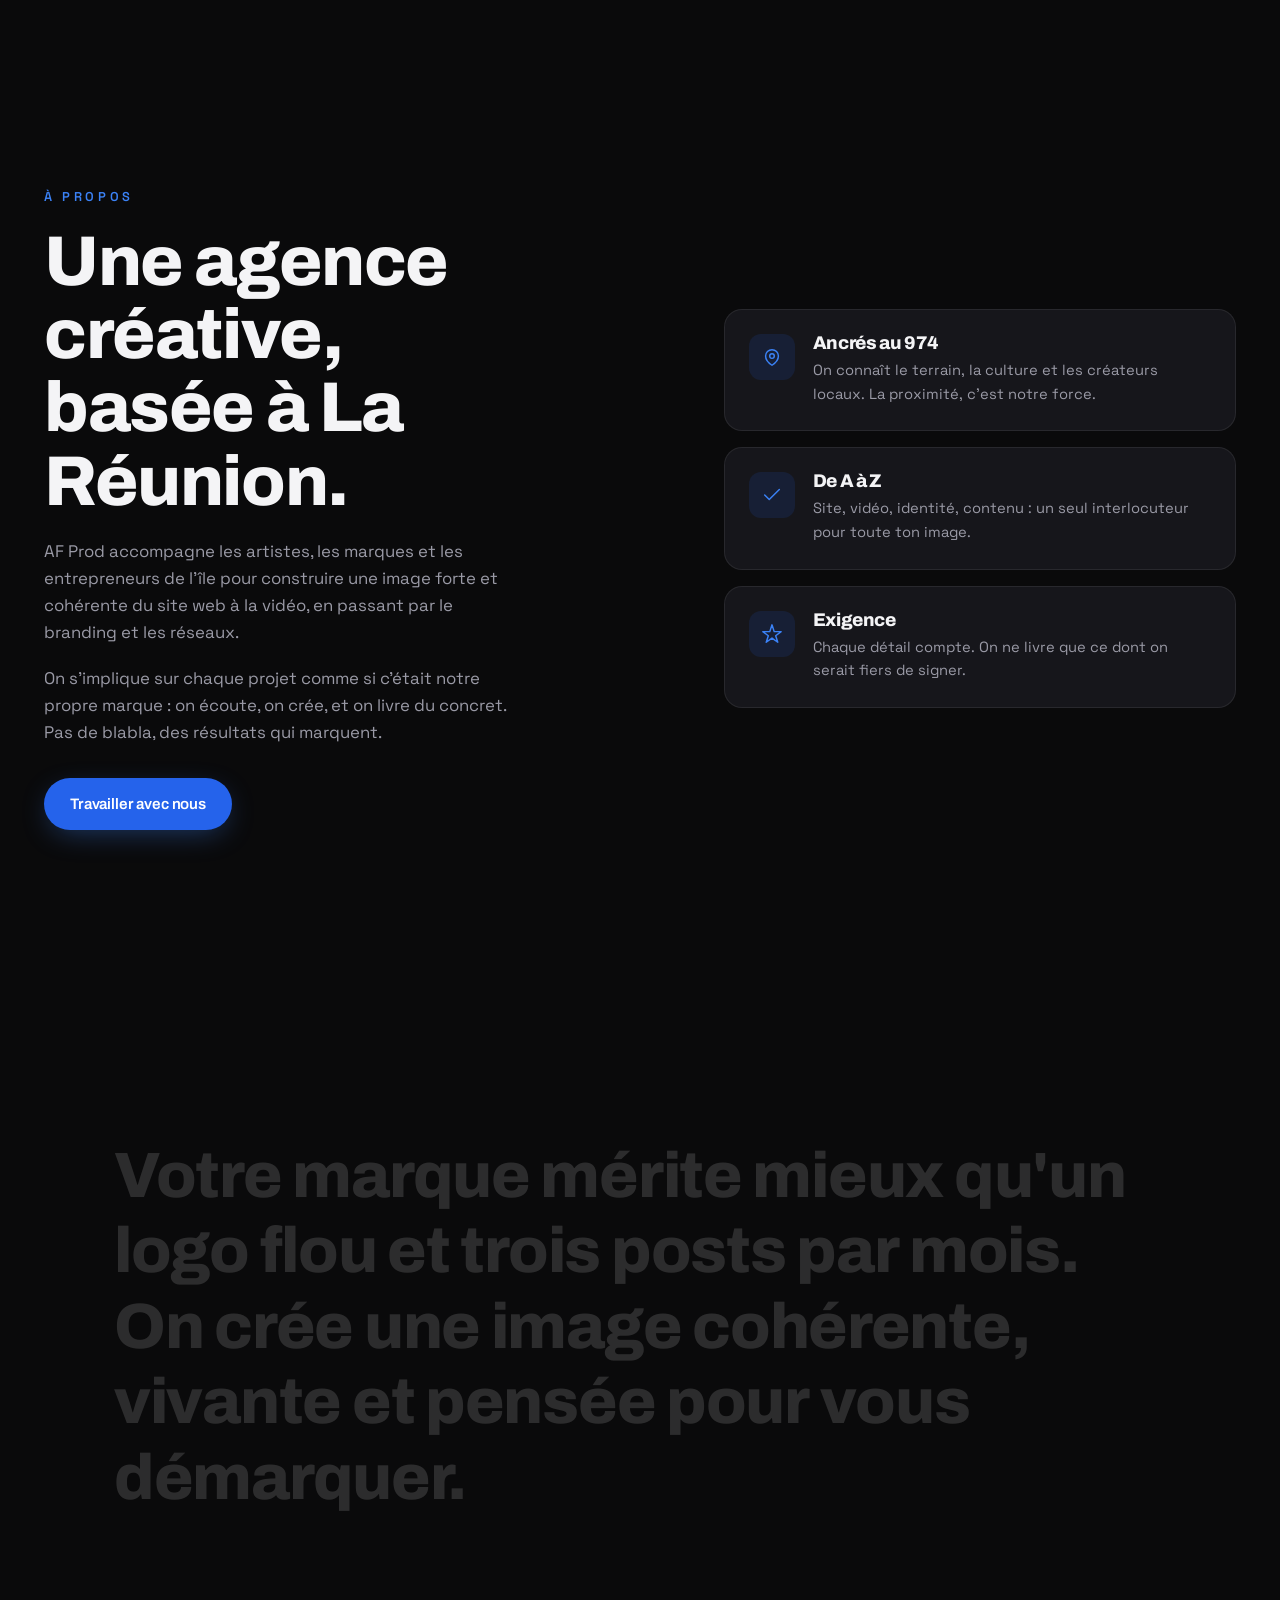
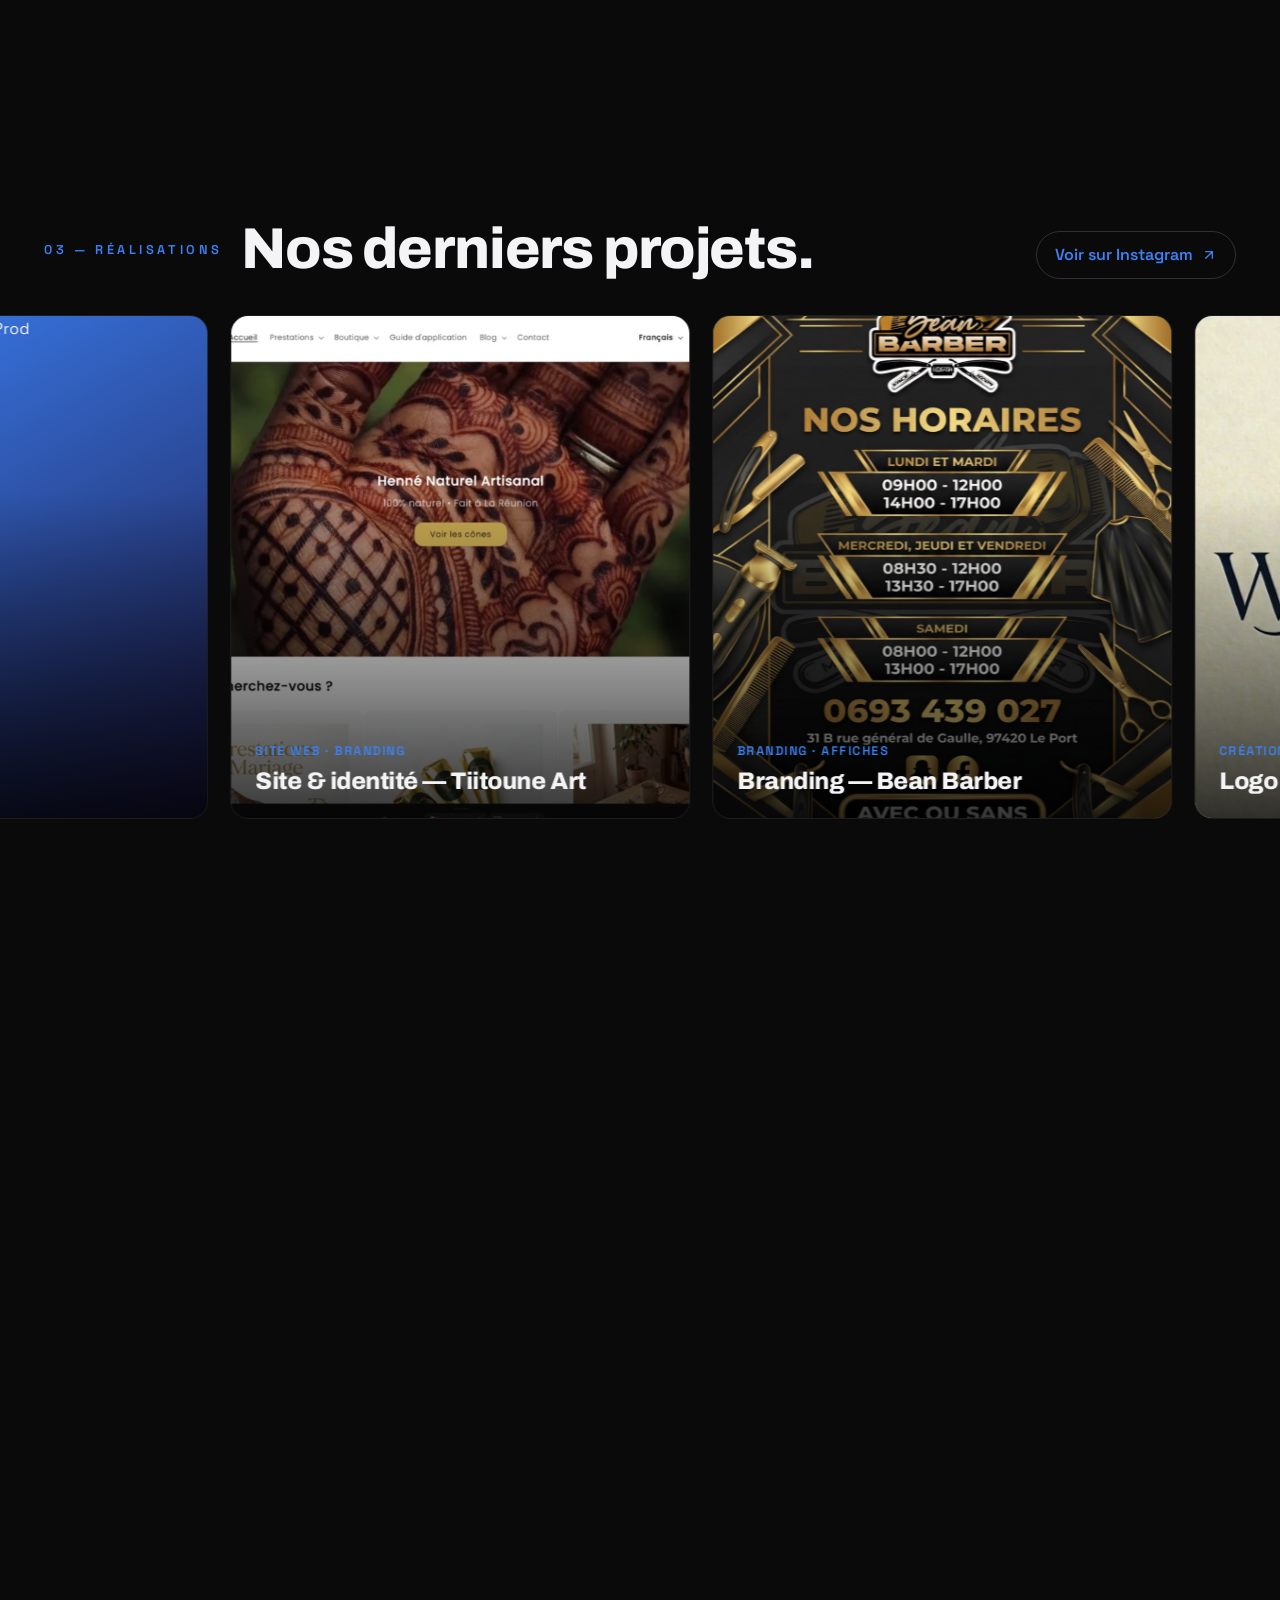
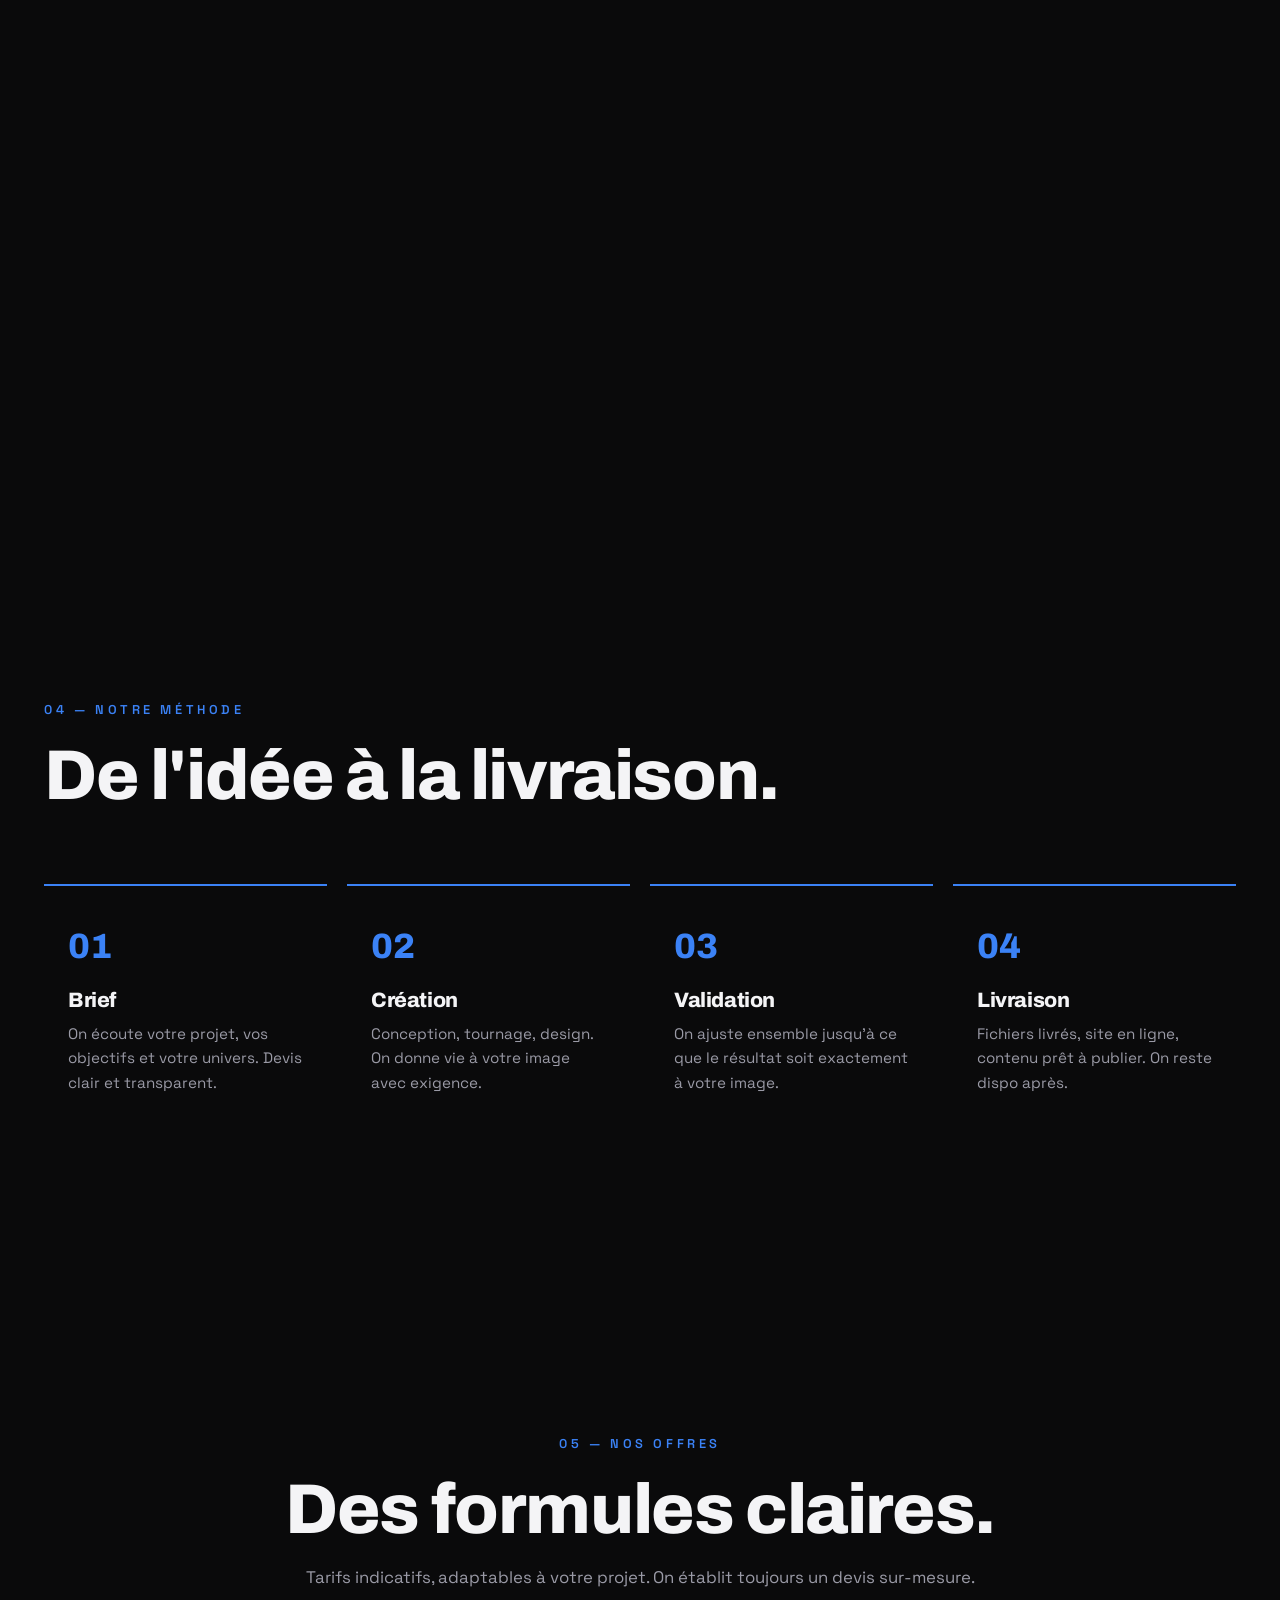
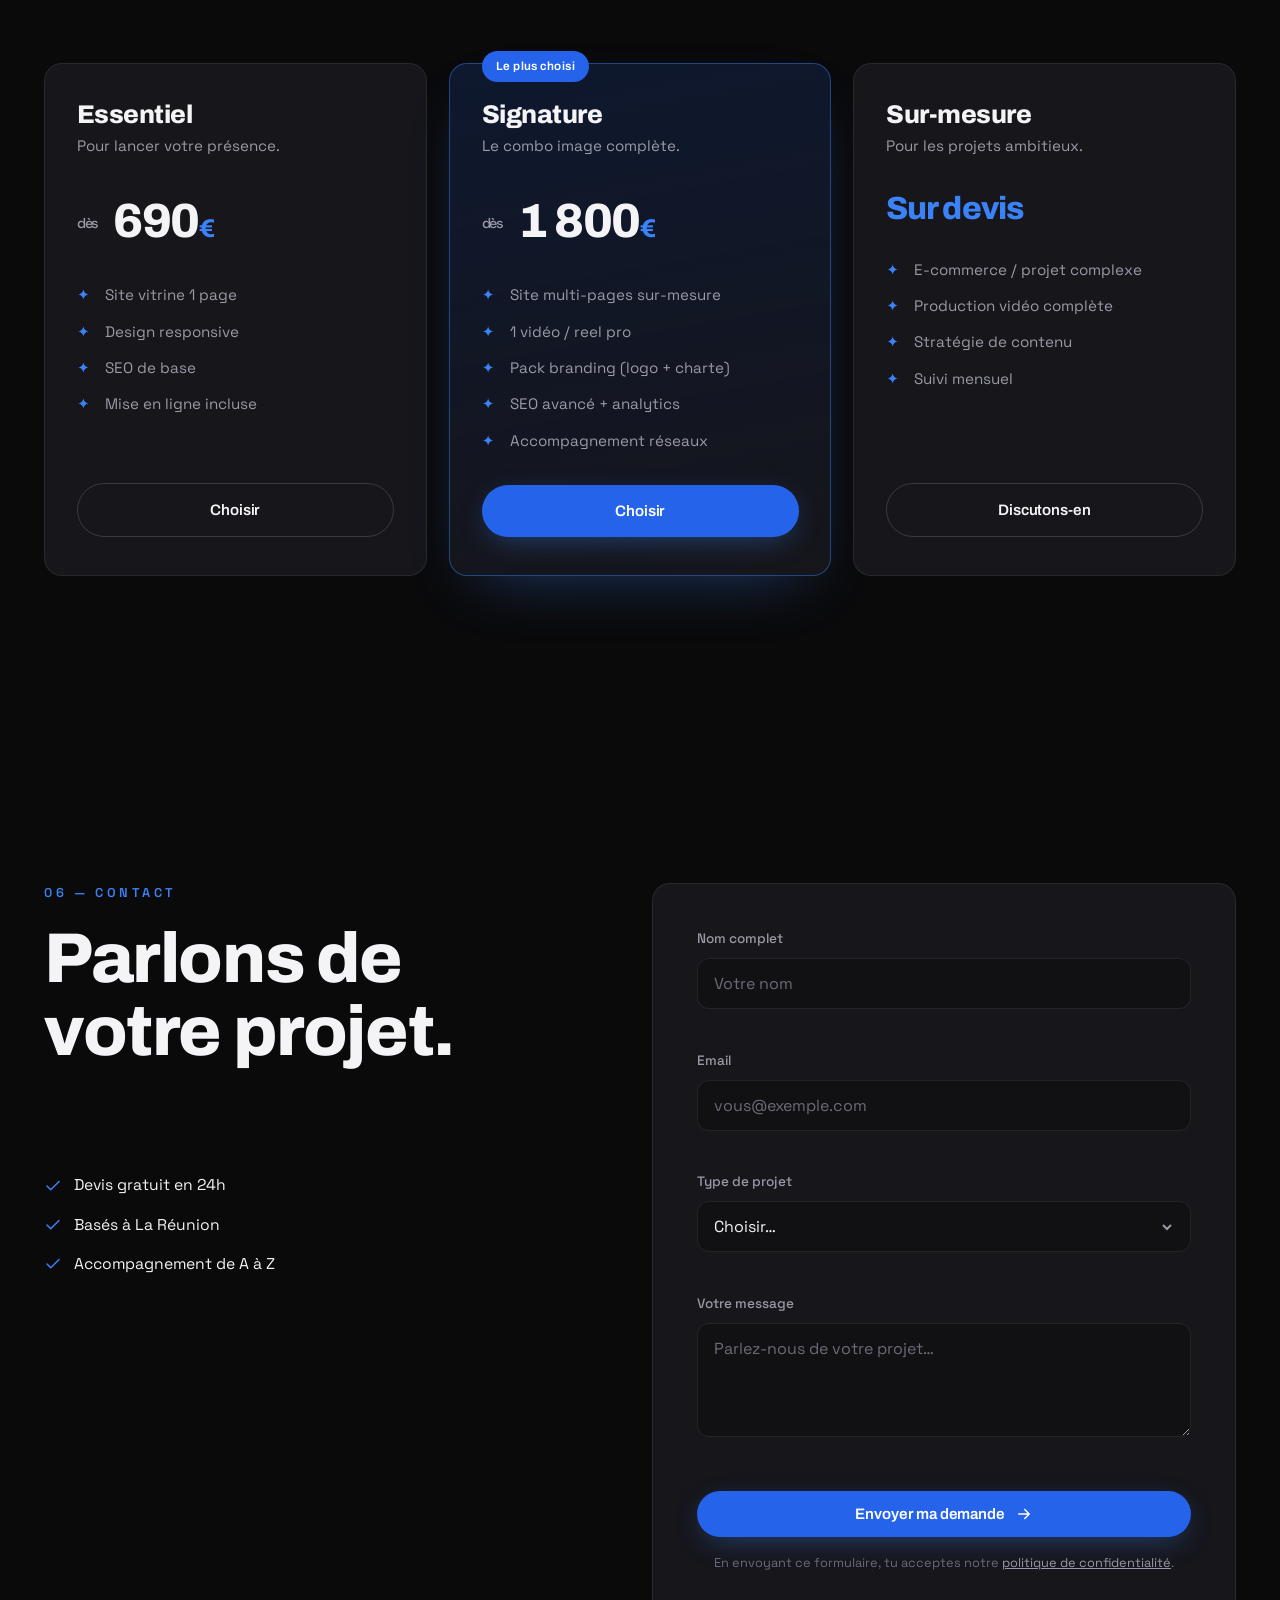
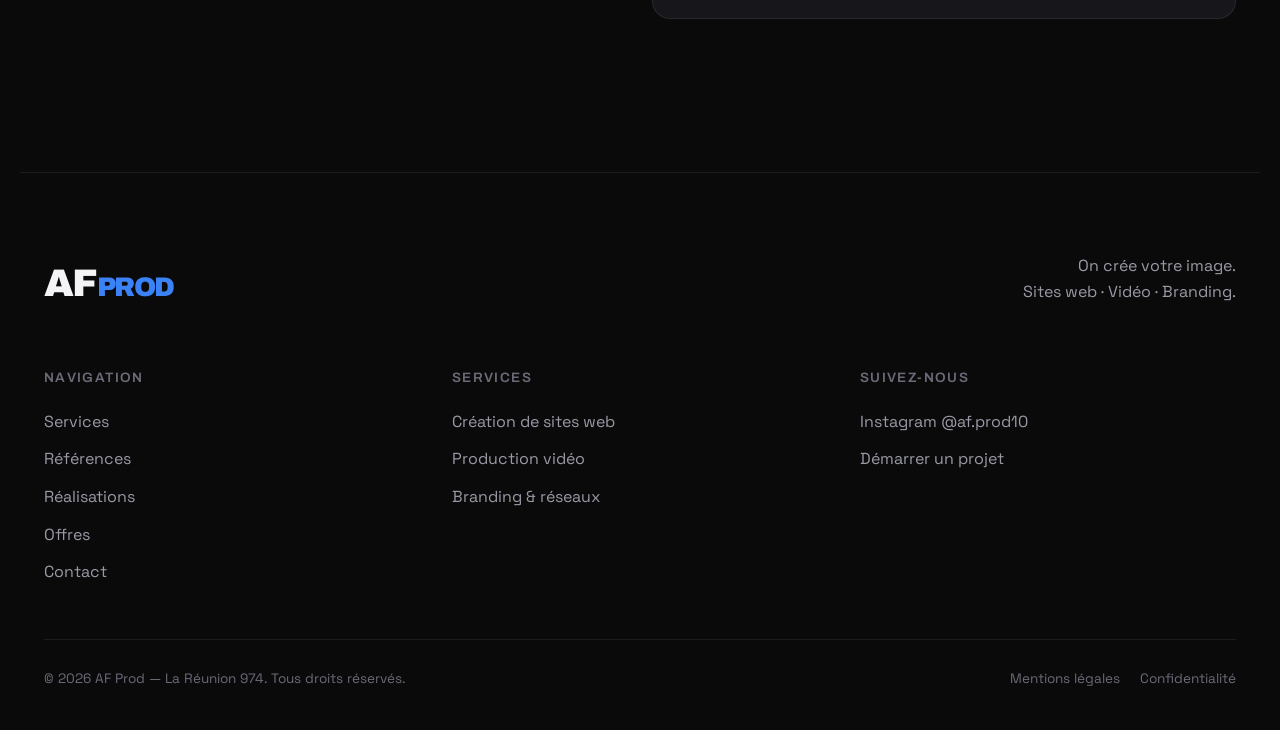
==== commit aad44ecc: "Mise à jour du site + config de déploiement Docker/nginx - index.html : refonte/ajouts de sections -" ====
--- a/index.html
+++ b/index.html
@@ -1,5 +1,6 @@
 <!DOCTYPE html>
 <html lang="fr">
+
 <head>
   <meta charset="UTF-8" />
   <meta name="viewport" content="width=device-width, initial-scale=1.0" />
@@ -7,19 +8,22 @@
 
   <!-- ====================== SEO PRINCIPAL ====================== -->
   <title>AF Prod — Agence créative à La Réunion | Sites web, vidéo & branding</title>
-  <meta name="description" content="AF Prod, agence créative à La Réunion : création de sites web, production vidéo et branding réseaux sociaux. On donne une image qui marque à votre marque. Démarrez votre projet." />
-  <meta name="keywords" content="agence créative Réunion, création site web Réunion, production vidéo 974, branding réseaux sociaux, agence digitale Réunion, vidéaste 974, web design Réunion, AF Prod" />
+  <meta name="description"
+    content="AF Prod, agence créative à La Réunion : création de sites web, production vidéo et branding réseaux sociaux. On donne une image qui marque à votre marque. Démarrez votre projet." />
+  <meta name="keywords"
+    content="agence créative Réunion, création site web Réunion, production vidéo 974, branding réseaux sociaux, agence digitale Réunion, vidéaste 974, web design Réunion, AF Prod" />
   <meta name="author" content="AF Prod" />
   <meta name="robots" content="index, follow, max-image-preview:large" />
-  <link rel="canonical" href="https://af-prod.fr/" />
+  <link rel="canonical" href="https://af-prod.re/" />
 
   <!-- ====================== OPEN GRAPH (Facebook / Insta / WhatsApp) ====================== -->
   <meta property="og:type" content="website" />
   <meta property="og:site_name" content="AF Prod" />
   <meta property="og:title" content="AF Prod — Agence créative à La Réunion" />
-  <meta property="og:description" content="Sites web, production vidéo et branding qui donnent une vraie image à votre marque. Agence créative basée à La Réunion." />
-  <meta property="og:url" content="https://af-prod.fr/" />
-  <meta property="og:image" content="https://af-prod.fr/image/og-cover.jpg" />
+  <meta property="og:description"
+    content="Sites web, production vidéo et branding qui donnent une vraie image à votre marque. Agence créative basée à La Réunion." />
+  <meta property="og:url" content="https://af-prod.re/" />
+  <meta property="og:image" content="https://af-prod.re/image/og-cover.jpg" />
   <meta property="og:image:width" content="1200" />
   <meta property="og:image:height" content="630" />
   <meta property="og:locale" content="fr_FR" />
@@ -27,8 +31,9 @@
   <!-- ====================== TWITTER / X CARD ====================== -->
   <meta name="twitter:card" content="summary_large_image" />
   <meta name="twitter:title" content="AF Prod — Agence créative à La Réunion" />
-  <meta name="twitter:description" content="Sites web, production vidéo et branding qui marquent. Agence créative à La Réunion." />
-  <meta name="twitter:image" content="https://af-prod.fr/image/og-cover.jpg" />
+  <meta name="twitter:description"
+    content="Sites web, production vidéo et branding qui marquent. Agence créative à La Réunion." />
+  <meta name="twitter:image" content="https://af-prod.re/image/og-cover.jpg" />
 
   <!-- ====================== FAVICON ====================== -->
   <link rel="icon" type="image/svg+xml" href="image/favicon.svg" />
@@ -37,7 +42,9 @@
   <!-- ====================== FONTS ====================== -->
   <link rel="preconnect" href="https://fonts.googleapis.com" />
   <link rel="preconnect" href="https://fonts.gstatic.com" crossorigin />
-  <link href="https://fonts.googleapis.com/css2?family=Archivo:wght@400;500;600;700;800;900&family=Space+Grotesk:wght@300;400;500;600;700&display=swap" rel="stylesheet" />
+  <link
+    href="https://fonts.googleapis.com/css2?family=Archivo:wght@400;500;600;700;800;900&family=Space+Grotesk:wght@300;400;500;600;700&display=swap"
+    rel="stylesheet" />
 
   <!-- ====================== STYLES ====================== -->
   <link rel="stylesheet" href="css/style.css" />
@@ -49,8 +56,8 @@
     "@type": "ProfessionalService",
     "name": "AF Prod",
     "description": "Agence créative à La Réunion spécialisée en création de sites web, production vidéo et branding réseaux sociaux.",
-    "url": "https://af-prod.fr",
-    "image": "https://af-prod.fr/image/logo-af.png",
+    "url": "https://af-prod.re",
+    "image": "https://af-prod.re/image/logo-af.png",
     "priceRange": "€€",
     "areaServed": {
       "@type": "Place",
@@ -71,7 +78,7 @@
     "@context": "https://schema.org",
     "@type": "WebSite",
     "name": "AF Prod",
-    "url": "https://af-prod.fr",
+    "url": "https://af-prod.re",
     "inLanguage": "fr-FR"
   }
   </script>
@@ -97,7 +104,7 @@
   <header class="nav" id="nav">
     <a href="#hero" class="nav__logo" aria-label="AF Prod — accueil">
       <img src="image/logo-af.png" alt="Logo AF Prod" class="nav__logo-img"
-           onerror="this.style.display='none';this.nextElementSibling.style.display='flex';" />
+        onerror="this.style.display='none';this.nextElementSibling.style.display='flex';" />
       <span class="nav__logo-fallback">AF<span>PROD</span></span>
     </a>
     <nav class="nav__links" aria-label="Navigation principale">
@@ -142,7 +149,10 @@
           <a href="#offers" class="btn btn--primary" data-magnetic>Voir nos offres</a>
           <a href="#work" class="btn btn--ghost" data-magnetic>
             Nos réalisations
-            <svg width="18" height="18" viewBox="0 0 24 24" fill="none" stroke="currentColor" stroke-width="2" stroke-linecap="round" stroke-linejoin="round"><path d="M5 12h14M13 6l6 6-6 6"/></svg>
+            <svg width="18" height="18" viewBox="0 0 24 24" fill="none" stroke="currentColor" stroke-width="2"
+              stroke-linecap="round" stroke-linejoin="round">
+              <path d="M5 12h14M13 6l6 6-6 6" />
+            </svg>
           </a>
         </div>
         <div class="hero__meta reveal" data-reveal data-delay="500">
@@ -194,36 +204,61 @@
         <article class="service-card" data-reveal data-tilt>
           <div class="service-card__num">01</div>
           <div class="service-card__icon">
-            <svg viewBox="0 0 24 24" fill="none" stroke="currentColor" stroke-width="1.6" stroke-linecap="round" stroke-linejoin="round"><rect x="2" y="3" width="20" height="14" rx="2"/><path d="M8 21h8M12 17v4"/></svg>
+            <svg viewBox="0 0 24 24" fill="none" stroke="currentColor" stroke-width="1.6" stroke-linecap="round"
+              stroke-linejoin="round">
+              <rect x="2" y="3" width="20" height="14" rx="2" />
+              <path d="M8 21h8M12 17v4" />
+            </svg>
           </div>
           <h3>Création de sites web</h3>
-          <p>Sites vitrines, e-commerce et landing pages rapides, élégants et pensés pour convertir. Design sur-mesure, responsive, optimisé SEO.</p>
+          <p>Sites vitrines, e-commerce et landing pages rapides, élégants et pensés pour convertir. Design sur-mesure,
+            responsive, optimisé SEO.</p>
           <ul class="service-card__tags">
-            <li>Vitrine</li><li>E-commerce</li><li>Landing</li><li>SEO</li>
+            <li>Vitrine</li>
+            <li>E-commerce</li>
+            <li>Landing</li>
+            <li>SEO</li>
           </ul>
         </article>
 
         <article class="service-card service-card--featured" data-reveal data-tilt>
           <div class="service-card__num">02</div>
           <div class="service-card__icon">
-            <svg viewBox="0 0 24 24" fill="none" stroke="currentColor" stroke-width="1.6" stroke-linecap="round" stroke-linejoin="round"><path d="m22 8-6 4 6 4V8Z"/><rect x="2" y="6" width="14" height="12" rx="2"/></svg>
+            <svg viewBox="0 0 24 24" fill="none" stroke="currentColor" stroke-width="1.6" stroke-linecap="round"
+              stroke-linejoin="round">
+              <path d="m22 8-6 4 6 4V8Z" />
+              <rect x="2" y="6" width="14" height="12" rx="2" />
+            </svg>
           </div>
           <h3>Production vidéo</h3>
-          <p>Clips, pubs, vidéos produit et contenu réseaux (reels). Du tournage au montage, on raconte votre histoire en image et en mouvement.</p>
+          <p>Clips, pubs, vidéos produit et contenu réseaux (reels). Du tournage au montage, on raconte votre histoire
+            en image et en mouvement.</p>
           <ul class="service-card__tags">
-            <li>Clips</li><li>Reels</li><li>Pub</li><li>Montage</li>
+            <li>Clips</li>
+            <li>Reels</li>
+            <li>Pub</li>
+            <li>Montage</li>
           </ul>
         </article>
 
         <article class="service-card" data-reveal data-tilt>
           <div class="service-card__num">03</div>
           <div class="service-card__icon">
-            <svg viewBox="0 0 24 24" fill="none" stroke="currentColor" stroke-width="1.6" stroke-linecap="round" stroke-linejoin="round"><circle cx="12" cy="12" r="3"/><path d="M12 2v4M12 18v4M4.93 4.93l2.83 2.83M16.24 16.24l2.83 2.83M2 12h4M18 12h4M4.93 19.07l2.83-2.83M16.24 7.76l2.83-2.83"/></svg>
+            <svg viewBox="0 0 24 24" fill="none" stroke="currentColor" stroke-width="1.6" stroke-linecap="round"
+              stroke-linejoin="round">
+              <circle cx="12" cy="12" r="3" />
+              <path
+                d="M12 2v4M12 18v4M4.93 4.93l2.83 2.83M16.24 16.24l2.83 2.83M2 12h4M18 12h4M4.93 19.07l2.83-2.83M16.24 7.76l2.83-2.83" />
+            </svg>
           </div>
           <h3>Branding &amp; réseaux</h3>
-          <p>Identité visuelle, direction artistique et gestion de contenu social. On construit une marque cohérente et reconnaissable partout.</p>
+          <p>Identité visuelle, direction artistique et gestion de contenu social. On construit une marque cohérente et
+            reconnaissable partout.</p>
           <ul class="service-card__tags">
-            <li>Logo</li><li>Charte</li><li>Social</li><li>Stratégie</li>
+            <li>Logo</li>
+            <li>Charte</li>
+            <li>Social</li>
+            <li>Stratégie</li>
           </ul>
         </article>
       </div>
@@ -234,24 +269,37 @@
       <div class="section__head section__head--center">
         <p class="section__eyebrow" data-reveal>02 — Ils nous font confiance</p>
         <h2 class="section__title" data-reveal>Les artistes<br />qu'on accompagne.</h2>
-        <p class="section__lead" data-reveal>On gère l'image et le contenu d'artistes et de créateurs. Voici quelques-uns de ceux avec qui on travaille.</p>
+        <p class="section__lead" data-reveal>On gère l'image et le contenu d'artistes et de créateurs. Voici
+          quelques-uns de ceux avec qui on travaille.</p>
       </div>
 
       <div class="partners__marquee" aria-label="Artistes accompagnés par AF Prod">
         <div class="partners__track">
-          <div class="partner" data-magnetic><span class="partner__name">Sullaiman</span><span class="partner__role">Artiste</span></div>
-          <div class="partner" data-magnetic><span class="partner__name">Jeekofs</span><span class="partner__role">Artiste</span></div>
-          <a href="https://www.instagram.com/magisticoff97/" target="_blank" rel="noopener" class="partner" data-magnetic><span class="partner__name">Magistic</span><span class="partner__role">Artiste</span></a>
-          <div class="partner" data-magnetic><span class="partner__name">Benytric</span><span class="partner__role">Artiste</span></div>
-          <div class="partner" data-magnetic><span class="partner__name">DML</span><span class="partner__role">Artiste</span></div>
-          <a href="https://www.instagram.com/fzed_prod/" target="_blank" rel="noopener" class="partner" data-magnetic><span class="partner__name">Fzed</span><span class="partner__role">Artiste · Prod</span></a>
+          <div class="partner" data-magnetic><span class="partner__name">Sullaiman</span><span
+              class="partner__role">Artiste</span></div>
+          <div class="partner" data-magnetic><span class="partner__name">Jeekofs</span><span
+              class="partner__role">Artiste</span></div>
+          <a href="https://www.instagram.com/magisticoff97/" target="_blank" rel="noopener" class="partner"
+            data-magnetic><span class="partner__name">Magistic</span><span class="partner__role">Artiste</span></a>
+          <div class="partner" data-magnetic><span class="partner__name">Benytric</span><span
+              class="partner__role">Artiste</span></div>
+          <div class="partner" data-magnetic><span class="partner__name">DML</span><span
+              class="partner__role">Artiste</span></div>
+          <a href="https://www.instagram.com/fzed_prod/" target="_blank" rel="noopener" class="partner"
+            data-magnetic><span class="partner__name">Fzed</span><span class="partner__role">Artiste · Prod</span></a>
           <!-- duplication pour boucle infinie -->
-          <div class="partner" aria-hidden="true"><span class="partner__name">Sullaiman</span><span class="partner__role">Artiste</span></div>
-          <div class="partner" aria-hidden="true"><span class="partner__name">Jeekofs</span><span class="partner__role">Artiste</span></div>
-          <div class="partner" aria-hidden="true"><span class="partner__name">Magistic</span><span class="partner__role">Artiste</span></div>
-          <div class="partner" aria-hidden="true"><span class="partner__name">Benytric</span><span class="partner__role">Artiste</span></div>
-          <div class="partner" aria-hidden="true"><span class="partner__name">DML</span><span class="partner__role">Artiste</span></div>
-          <div class="partner" aria-hidden="true"><span class="partner__name">Fzed</span><span class="partner__role">Artiste · Prod</span></div>
+          <div class="partner" aria-hidden="true"><span class="partner__name">Sullaiman</span><span
+              class="partner__role">Artiste</span></div>
+          <div class="partner" aria-hidden="true"><span class="partner__name">Jeekofs</span><span
+              class="partner__role">Artiste</span></div>
+          <div class="partner" aria-hidden="true"><span class="partner__name">Magistic</span><span
+              class="partner__role">Artiste</span></div>
+          <div class="partner" aria-hidden="true"><span class="partner__name">Benytric</span><span
+              class="partner__role">Artiste</span></div>
+          <div class="partner" aria-hidden="true"><span class="partner__name">DML</span><span
+              class="partner__role">Artiste</span></div>
+          <div class="partner" aria-hidden="true"><span class="partner__name">Fzed</span><span
+              class="partner__role">Artiste · Prod</span></div>
         </div>
       </div>
     </section>
@@ -276,21 +324,40 @@
         <ul class="about__values">
           <li class="about-value" data-reveal>
             <span class="about-value__icon">
-              <svg viewBox="0 0 24 24" fill="none" stroke="currentColor" stroke-width="1.6" stroke-linecap="round" stroke-linejoin="round"><path d="M12 21s-7-4.35-7-10a7 7 0 0 1 14 0c0 5.65-7 10-7 10Z"/><circle cx="12" cy="11" r="2.5"/></svg>
+              <svg viewBox="0 0 24 24" fill="none" stroke="currentColor" stroke-width="1.6" stroke-linecap="round"
+                stroke-linejoin="round">
+                <path d="M12 21s-7-4.35-7-10a7 7 0 0 1 14 0c0 5.65-7 10-7 10Z" />
+                <circle cx="12" cy="11" r="2.5" />
+              </svg>
             </span>
-            <div><h3>Ancrés au 974</h3><p>On connaît le terrain, la culture et les créateurs locaux. La proximité, c'est notre force.</p></div>
+            <div>
+              <h3>Ancrés au 974</h3>
+              <p>On connaît le terrain, la culture et les créateurs locaux. La proximité, c'est notre force.</p>
+            </div>
           </li>
           <li class="about-value" data-reveal data-delay="120">
             <span class="about-value__icon">
-              <svg viewBox="0 0 24 24" fill="none" stroke="currentColor" stroke-width="1.6" stroke-linecap="round" stroke-linejoin="round"><path d="M20 6 9 17l-5-5"/></svg>
+              <svg viewBox="0 0 24 24" fill="none" stroke="currentColor" stroke-width="1.6" stroke-linecap="round"
+                stroke-linejoin="round">
+                <path d="M20 6 9 17l-5-5" />
+              </svg>
             </span>
-            <div><h3>De A à Z</h3><p>Site, vidéo, identité, contenu : un seul interlocuteur pour toute ton image.</p></div>
+            <div>
+              <h3>De A à Z</h3>
+              <p>Site, vidéo, identité, contenu : un seul interlocuteur pour toute ton image.</p>
+            </div>
           </li>
           <li class="about-value" data-reveal data-delay="240">
             <span class="about-value__icon">
-              <svg viewBox="0 0 24 24" fill="none" stroke="currentColor" stroke-width="1.6" stroke-linecap="round" stroke-linejoin="round"><path d="m12 2 2.4 7.4H22l-6 4.5 2.3 7.1-6.3-4.6L5.7 21l2.3-7.1-6-4.5h7.6Z"/></svg>
+              <svg viewBox="0 0 24 24" fill="none" stroke="currentColor" stroke-width="1.6" stroke-linecap="round"
+                stroke-linejoin="round">
+                <path d="m12 2 2.4 7.4H22l-6 4.5 2.3 7.1-6.3-4.6L5.7 21l2.3-7.1-6-4.5h7.6Z" />
+              </svg>
             </span>
-            <div><h3>Exigence</h3><p>Chaque détail compte. On ne livre que ce dont on serait fiers de signer.</p></div>
+            <div>
+              <h3>Exigence</h3>
+              <p>Chaque détail compte. On ne livre que ce dont on serait fiers de signer.</p>
+            </div>
           </li>
         </ul>
       </div>
@@ -310,59 +377,118 @@
         <div class="work__head">
           <p class="section__eyebrow">03 — Réalisations</p>
           <h2 class="section__title">Nos derniers projets.</h2>
-          <a href="https://www.instagram.com/af.prod10/reels/" target="_blank" rel="noopener" class="work__insta" data-magnetic>
+          <a href="https://www.instagram.com/af.prod10/reels/" target="_blank" rel="noopener" class="work__insta"
+            data-magnetic>
             Voir sur Instagram
-            <svg width="16" height="16" viewBox="0 0 24 24" fill="none" stroke="currentColor" stroke-width="2" stroke-linecap="round" stroke-linejoin="round"><path d="M7 17 17 7M7 7h10v10"/></svg>
+            <svg width="16" height="16" viewBox="0 0 24 24" fill="none" stroke="currentColor" stroke-width="2"
+              stroke-linecap="round" stroke-linejoin="round">
+              <path d="M7 17 17 7M7 7h10v10" />
+            </svg>
           </a>
         </div>
         <div class="work__track" id="workTrack">
           <a href="https://moneylfx.com/" target="_blank" rel="noopener" class="work-card work-card--a">
-            <img src="image/work/moneylfx.jpg" alt="Site web MoneyLFX — réalisation AF Prod" class="work-card__img" loading="lazy" onerror="this.remove()" />
-            <div class="work-card__media"></div>
-            <div class="work-card__info"><span class="work-card__cat">Site web · Branding</span><h3>Site — MoneyLFX</h3></div>
-            <span class="work-card__view">Voir le site <svg width="14" height="14" viewBox="0 0 24 24" fill="none" stroke="currentColor" stroke-width="2.4" stroke-linecap="round" stroke-linejoin="round"><path d="M7 17 17 7M7 7h10v10"/></svg></span>
+            <img src="image/work/moneylfx.jpg" alt="Site web MoneyLFX — réalisation AF Prod" class="work-card__img"
+              loading="lazy" onerror="this.remove()" />
+            <div class="work-card__media"></div>
+            <div class="work-card__info"><span class="work-card__cat">Site web · Branding</span>
+              <h3>Site — MoneyLFX</h3>
+            </div>
+            <span class="work-card__view">Voir le site <svg width="14" height="14" viewBox="0 0 24 24" fill="none"
+                stroke="currentColor" stroke-width="2.4" stroke-linecap="round" stroke-linejoin="round">
+                <path d="M7 17 17 7M7 7h10v10" />
+              </svg></span>
           </a>
           <a href="https://www.instagram.com/by_loraly/" target="_blank" rel="noopener" class="work-card work-card--d">
-            <img src="image/work/byloraly.jpg" alt="Contenu réseaux By_loraly — réalisation AF Prod" class="work-card__img" loading="lazy" onerror="this.remove()" />
-            <div class="work-card__media"></div>
-            <div class="work-card__info"><span class="work-card__cat">Réseaux sociaux</span><h3>Contenu — By_loraly</h3></div>
-            <span class="work-card__view">Voir le projet <svg width="14" height="14" viewBox="0 0 24 24" fill="none" stroke="currentColor" stroke-width="2.4" stroke-linecap="round" stroke-linejoin="round"><path d="M7 17 17 7M7 7h10v10"/></svg></span>
-          </a>
-          <a href="https://www.instagram.com/makizar974/reels/" target="_blank" rel="noopener" class="work-card work-card--b">
-            <img src="image/work/makizar.jpg" alt="Affiche promotion Makizar — réalisation AF Prod" class="work-card__img" loading="lazy" onerror="this.remove()" />
-            <div class="work-card__media"></div>
-            <div class="work-card__info"><span class="work-card__cat">Affiche · Promotion</span><h3>Affiche promo — Makizar</h3></div>
-            <span class="work-card__view">Voir le projet <svg width="14" height="14" viewBox="0 0 24 24" fill="none" stroke="currentColor" stroke-width="2.4" stroke-linecap="round" stroke-linejoin="round"><path d="M7 17 17 7M7 7h10v10"/></svg></span>
-          </a>
-          <a href="https://www.youtube.com/watch?v=Yf_QxdSNxEU" target="_blank" rel="noopener" class="work-card work-card--a">
-            <img src="https://img.youtube.com/vi/Yf_QxdSNxEU/maxresdefault.jpg" alt="Clip Magistic — réalisation AF Prod" class="work-card__img" loading="lazy" onerror="this.onerror=null;this.src='https://img.youtube.com/vi/Yf_QxdSNxEU/hqdefault.jpg'" />
-            <div class="work-card__media"></div>
-            <div class="work-card__info"><span class="work-card__cat">Production vidéo</span><h3>Clip — Magistic</h3></div>
-            <span class="work-card__view">Voir le clip <svg width="14" height="14" viewBox="0 0 24 24" fill="none" stroke="currentColor" stroke-width="2.4" stroke-linecap="round" stroke-linejoin="round"><path d="M7 17 17 7M7 7h10v10"/></svg></span>
-          </a>
-          <a href="https://www.youtube.com/watch?v=FaqCRfB3gLs" target="_blank" rel="noopener" class="work-card work-card--e">
-            <img src="https://img.youtube.com/vi/FaqCRfB3gLs/maxresdefault.jpg" alt="Clip Benytric — réalisation AF Prod" class="work-card__img" loading="lazy" onerror="this.onerror=null;this.src='https://img.youtube.com/vi/FaqCRfB3gLs/hqdefault.jpg'" />
-            <div class="work-card__media"></div>
-            <div class="work-card__info"><span class="work-card__cat">Clip</span><h3>Clip — Benytric</h3></div>
-            <span class="work-card__view">Voir le clip <svg width="14" height="14" viewBox="0 0 24 24" fill="none" stroke="currentColor" stroke-width="2.4" stroke-linecap="round" stroke-linejoin="round"><path d="M7 17 17 7M7 7h10v10"/></svg></span>
+            <img src="image/work/byloraly.jpg" alt="Contenu réseaux By_loraly — réalisation AF Prod"
+              class="work-card__img" loading="lazy" onerror="this.remove()" />
+            <div class="work-card__media"></div>
+            <div class="work-card__info"><span class="work-card__cat">Réseaux sociaux</span>
+              <h3>Contenu — By_loraly</h3>
+            </div>
+            <span class="work-card__view">Voir le projet <svg width="14" height="14" viewBox="0 0 24 24" fill="none"
+                stroke="currentColor" stroke-width="2.4" stroke-linecap="round" stroke-linejoin="round">
+                <path d="M7 17 17 7M7 7h10v10" />
+              </svg></span>
+          </a>
+          <a href="https://www.instagram.com/makizar974/reels/" target="_blank" rel="noopener"
+            class="work-card work-card--b">
+            <img src="image/work/makizar.jpg" alt="Affiche promotion Makizar — réalisation AF Prod"
+              class="work-card__img" loading="lazy" onerror="this.remove()" />
+            <div class="work-card__media"></div>
+            <div class="work-card__info"><span class="work-card__cat">Affiche · Promotion</span>
+              <h3>Affiche promo — Makizar</h3>
+            </div>
+            <span class="work-card__view">Voir le projet <svg width="14" height="14" viewBox="0 0 24 24" fill="none"
+                stroke="currentColor" stroke-width="2.4" stroke-linecap="round" stroke-linejoin="round">
+                <path d="M7 17 17 7M7 7h10v10" />
+              </svg></span>
+          </a>
+          <a href="https://www.youtube.com/watch?v=Yf_QxdSNxEU" target="_blank" rel="noopener"
+            class="work-card work-card--a">
+            <img src="https://img.youtube.com/vi/Yf_QxdSNxEU/maxresdefault.jpg"
+              alt="Clip Magistic — réalisation AF Prod" class="work-card__img" loading="lazy"
+              onerror="this.onerror=null;this.src='https://img.youtube.com/vi/Yf_QxdSNxEU/hqdefault.jpg'" />
+            <div class="work-card__media"></div>
+            <div class="work-card__info"><span class="work-card__cat">Production vidéo</span>
+              <h3>Clip — Magistic</h3>
+            </div>
+            <span class="work-card__view">Voir le clip <svg width="14" height="14" viewBox="0 0 24 24" fill="none"
+                stroke="currentColor" stroke-width="2.4" stroke-linecap="round" stroke-linejoin="round">
+                <path d="M7 17 17 7M7 7h10v10" />
+              </svg></span>
+          </a>
+          <a href="https://www.youtube.com/watch?v=FaqCRfB3gLs" target="_blank" rel="noopener"
+            class="work-card work-card--e">
+            <img src="https://img.youtube.com/vi/FaqCRfB3gLs/maxresdefault.jpg"
+              alt="Clip Benytric — réalisation AF Prod" class="work-card__img" loading="lazy"
+              onerror="this.onerror=null;this.src='https://img.youtube.com/vi/FaqCRfB3gLs/hqdefault.jpg'" />
+            <div class="work-card__media"></div>
+            <div class="work-card__info"><span class="work-card__cat">Clip</span>
+              <h3>Clip — Benytric</h3>
+            </div>
+            <span class="work-card__view">Voir le clip <svg width="14" height="14" viewBox="0 0 24 24" fill="none"
+                stroke="currentColor" stroke-width="2.4" stroke-linecap="round" stroke-linejoin="round">
+                <path d="M7 17 17 7M7 7h10v10" />
+              </svg></span>
           </a>
           <a href="https://www.tiitouneart.re/" target="_blank" rel="noopener" class="work-card work-card--c">
-            <img src="image/work/tiitouneart.jpg" alt="Site web et branding Tiitoune Art — réalisation AF Prod" class="work-card__img" loading="lazy" onerror="this.remove()" />
-            <div class="work-card__media"></div>
-            <div class="work-card__info"><span class="work-card__cat">Site web · Branding</span><h3>Site &amp; identité — Tiitoune Art</h3></div>
-            <span class="work-card__view">Voir le site <svg width="14" height="14" viewBox="0 0 24 24" fill="none" stroke="currentColor" stroke-width="2.4" stroke-linecap="round" stroke-linejoin="round"><path d="M7 17 17 7M7 7h10v10"/></svg></span>
-          </a>
-          <a href="https://www.instagram.com/beanbarber2024/" target="_blank" rel="noopener" class="work-card work-card--d">
-            <img src="image/work/beanbarber.jpg" alt="Branding et affiches Bean Barber — réalisation AF Prod" class="work-card__img" loading="lazy" onerror="this.remove()" />
-            <div class="work-card__media"></div>
-            <div class="work-card__info"><span class="work-card__cat">Branding · Affiches</span><h3>Branding — Bean Barber</h3></div>
-            <span class="work-card__view">Voir le projet <svg width="14" height="14" viewBox="0 0 24 24" fill="none" stroke="currentColor" stroke-width="2.4" stroke-linecap="round" stroke-linejoin="round"><path d="M7 17 17 7M7 7h10v10"/></svg></span>
-          </a>
-          <a href="https://www.instagram.com/af.prod10/reels/" target="_blank" rel="noopener" class="work-card work-card--b">
-            <img src="image/work/wahadi.jpg" alt="Création de logo Wahadi Wedding — réalisation AF Prod" class="work-card__img" loading="lazy" onerror="this.remove()" />
-            <div class="work-card__media"></div>
-            <div class="work-card__info"><span class="work-card__cat">Création de logo</span><h3>Logo — Wahadi Wedding</h3></div>
-            <span class="work-card__view">Voir le projet <svg width="14" height="14" viewBox="0 0 24 24" fill="none" stroke="currentColor" stroke-width="2.4" stroke-linecap="round" stroke-linejoin="round"><path d="M7 17 17 7M7 7h10v10"/></svg></span>
+            <img src="image/work/tiitouneart.jpg" alt="Site web et branding Tiitoune Art — réalisation AF Prod"
+              class="work-card__img" loading="lazy" onerror="this.remove()" />
+            <div class="work-card__media"></div>
+            <div class="work-card__info"><span class="work-card__cat">Site web · Branding</span>
+              <h3>Site &amp; identité — Tiitoune Art</h3>
+            </div>
+            <span class="work-card__view">Voir le site <svg width="14" height="14" viewBox="0 0 24 24" fill="none"
+                stroke="currentColor" stroke-width="2.4" stroke-linecap="round" stroke-linejoin="round">
+                <path d="M7 17 17 7M7 7h10v10" />
+              </svg></span>
+          </a>
+          <a href="https://www.instagram.com/beanbarber2024/" target="_blank" rel="noopener"
+            class="work-card work-card--d">
+            <img src="image/work/beanbarber.jpg" alt="Branding et affiches Bean Barber — réalisation AF Prod"
+              class="work-card__img" loading="lazy" onerror="this.remove()" />
+            <div class="work-card__media"></div>
+            <div class="work-card__info"><span class="work-card__cat">Branding · Affiches</span>
+              <h3>Branding — Bean Barber</h3>
+            </div>
+            <span class="work-card__view">Voir le projet <svg width="14" height="14" viewBox="0 0 24 24" fill="none"
+                stroke="currentColor" stroke-width="2.4" stroke-linecap="round" stroke-linejoin="round">
+                <path d="M7 17 17 7M7 7h10v10" />
+              </svg></span>
+          </a>
+          <a href="https://www.instagram.com/af.prod10/reels/" target="_blank" rel="noopener"
+            class="work-card work-card--b">
+            <img src="image/work/wahadi.jpg" alt="Création de logo Wahadi Wedding — réalisation AF Prod"
+              class="work-card__img" loading="lazy" onerror="this.remove()" />
+            <div class="work-card__media"></div>
+            <div class="work-card__info"><span class="work-card__cat">Création de logo</span>
+              <h3>Logo — Wahadi Wedding</h3>
+            </div>
+            <span class="work-card__view">Voir le projet <svg width="14" height="14" viewBox="0 0 24 24" fill="none"
+                stroke="currentColor" stroke-width="2.4" stroke-linecap="round" stroke-linejoin="round">
+                <path d="M7 17 17 7M7 7h10v10" />
+              </svg></span>
           </a>
         </div>
       </div>
@@ -403,7 +529,8 @@
       <div class="section__head section__head--center">
         <p class="section__eyebrow" data-reveal>05 — Nos offres</p>
         <h2 class="section__title" data-reveal>Des formules claires.</h2>
-        <p class="section__lead" data-reveal>Tarifs indicatifs, adaptables à votre projet. On établit toujours un devis sur-mesure.</p>
+        <p class="section__lead" data-reveal>Tarifs indicatifs, adaptables à votre projet. On établit toujours un devis
+          sur-mesure.</p>
       </div>
       <div class="offers__grid">
         <article class="offer-card" data-reveal data-tilt>
@@ -455,18 +582,28 @@
         <div class="contact__left">
           <p class="section__eyebrow" data-reveal>06 — Contact</p>
           <h2 class="section__title" data-reveal>Parlons de<br />votre projet.</h2>
-          <p class="contact__lead" data-reveal>Réponse sous 24h. Devis gratuit et sans engagement. Dites-nous tout, on s'occupe du reste.</p>
+          <p class="contact__lead" data-reveal>Réponse sous 24h. Devis gratuit et sans engagement. Dites-nous tout, on
+            s'occupe du reste.</p>
           <ul class="contact__points" data-reveal>
-            <li><svg viewBox="0 0 24 24" fill="none" stroke="currentColor" stroke-width="2" stroke-linecap="round" stroke-linejoin="round"><path d="M20 6 9 17l-5-5"/></svg> Devis gratuit en 24h</li>
-            <li><svg viewBox="0 0 24 24" fill="none" stroke="currentColor" stroke-width="2" stroke-linecap="round" stroke-linejoin="round"><path d="M20 6 9 17l-5-5"/></svg> Basés à La Réunion</li>
-            <li><svg viewBox="0 0 24 24" fill="none" stroke="currentColor" stroke-width="2" stroke-linecap="round" stroke-linejoin="round"><path d="M20 6 9 17l-5-5"/></svg> Accompagnement de A à Z</li>
+            <li><svg viewBox="0 0 24 24" fill="none" stroke="currentColor" stroke-width="2" stroke-linecap="round"
+                stroke-linejoin="round">
+                <path d="M20 6 9 17l-5-5" />
+              </svg> Devis gratuit en 24h</li>
+            <li><svg viewBox="0 0 24 24" fill="none" stroke="currentColor" stroke-width="2" stroke-linecap="round"
+                stroke-linejoin="round">
+                <path d="M20 6 9 17l-5-5" />
+              </svg> Basés à La Réunion</li>
+            <li><svg viewBox="0 0 24 24" fill="none" stroke="currentColor" stroke-width="2" stroke-linecap="round"
+                stroke-linejoin="round">
+                <path d="M20 6 9 17l-5-5" />
+              </svg> Accompagnement de A à Z</li>
           </ul>
         </div>
 
-        <form class="contact__form" id="contactForm" data-reveal novalidate
-              action="https://api.web3forms.com/submit" method="POST">
+        <form class="contact__form" id="contactForm" data-reveal novalidate action="https://api.web3forms.com/submit"
+          method="POST">
           <!-- Web3Forms : remplace par TA clé (gratuite sur web3forms.com) -->
-          <input type="hidden" name="access_key" value="VOTRE_CLE_WEB3FORMS" />
+          <input type="hidden" name="access_key" value="5dec6423-a98d-4fb3-86e5-c478e5c14629" />
           <input type="hidden" name="subject" value="Nouveau message depuis le site AF Prod" />
           <input type="hidden" name="from_name" value="Site AF Prod" />
           <!-- Honeypot anti-spam : invisible pour les humains, piège à bots -->
@@ -495,16 +632,23 @@
           </div>
           <div class="field">
             <label for="message">Votre message</label>
-            <textarea id="message" name="message" rows="4" required placeholder="Parlez-nous de votre projet…"></textarea>
+            <textarea id="message" name="message" rows="4" required
+              placeholder="Parlez-nous de votre projet…"></textarea>
             <span class="field__error" data-error></span>
           </div>
           <button type="submit" class="btn btn--primary contact__submit" data-magnetic>
             <span>Envoyer ma demande</span>
-            <svg width="18" height="18" viewBox="0 0 24 24" fill="none" stroke="currentColor" stroke-width="2" stroke-linecap="round" stroke-linejoin="round"><path d="M5 12h14M13 6l6 6-6 6"/></svg>
+            <svg width="18" height="18" viewBox="0 0 24 24" fill="none" stroke="currentColor" stroke-width="2"
+              stroke-linecap="round" stroke-linejoin="round">
+              <path d="M5 12h14M13 6l6 6-6 6" />
+            </svg>
           </button>
-          <p class="contact__success" id="formSuccess" hidden>✦ Merci ! Votre demande est bien partie. On vous répond sous 24h.</p>
-          <p class="contact__formerror" id="formError" hidden>Une erreur est survenue. Réessaie ou écris-nous sur Instagram.</p>
-          <p class="contact__legal">En envoyant ce formulaire, tu acceptes notre <a href="confidentialite.html">politique de confidentialité</a>.</p>
+          <p class="contact__success" id="formSuccess" hidden>✦ Merci ! Votre demande est bien partie. On vous répond
+            sous 24h.</p>
+          <p class="contact__formerror" id="formError" hidden>Une erreur est survenue. Réessaie ou écris-nous sur
+            Instagram.</p>
+          <p class="contact__legal">En envoyant ce formulaire, tu acceptes notre <a
+              href="confidentialite.html">politique de confidentialité</a>.</p>
         </form>
       </div>
     </section>
@@ -548,4 +692,5 @@
 
   <script src="js/main.js"></script>
 </body>
-</html>
+
+</html>
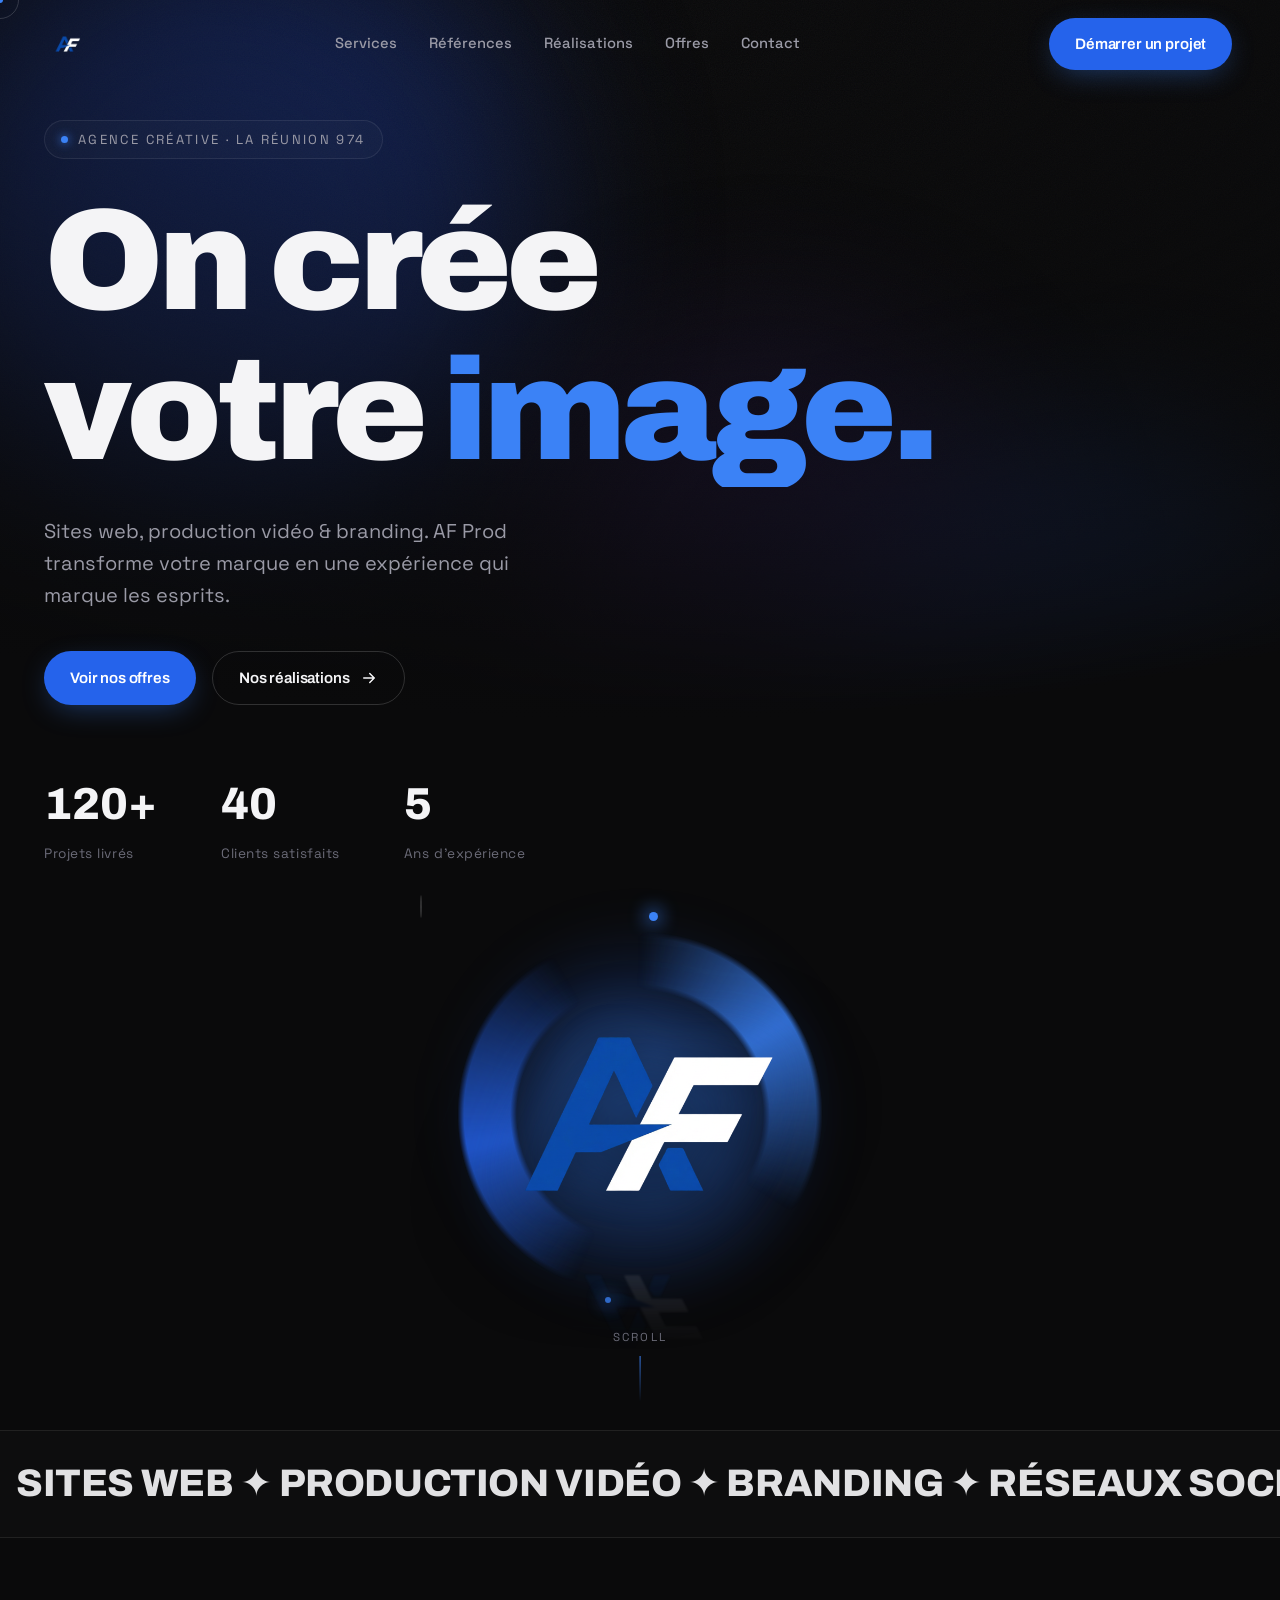
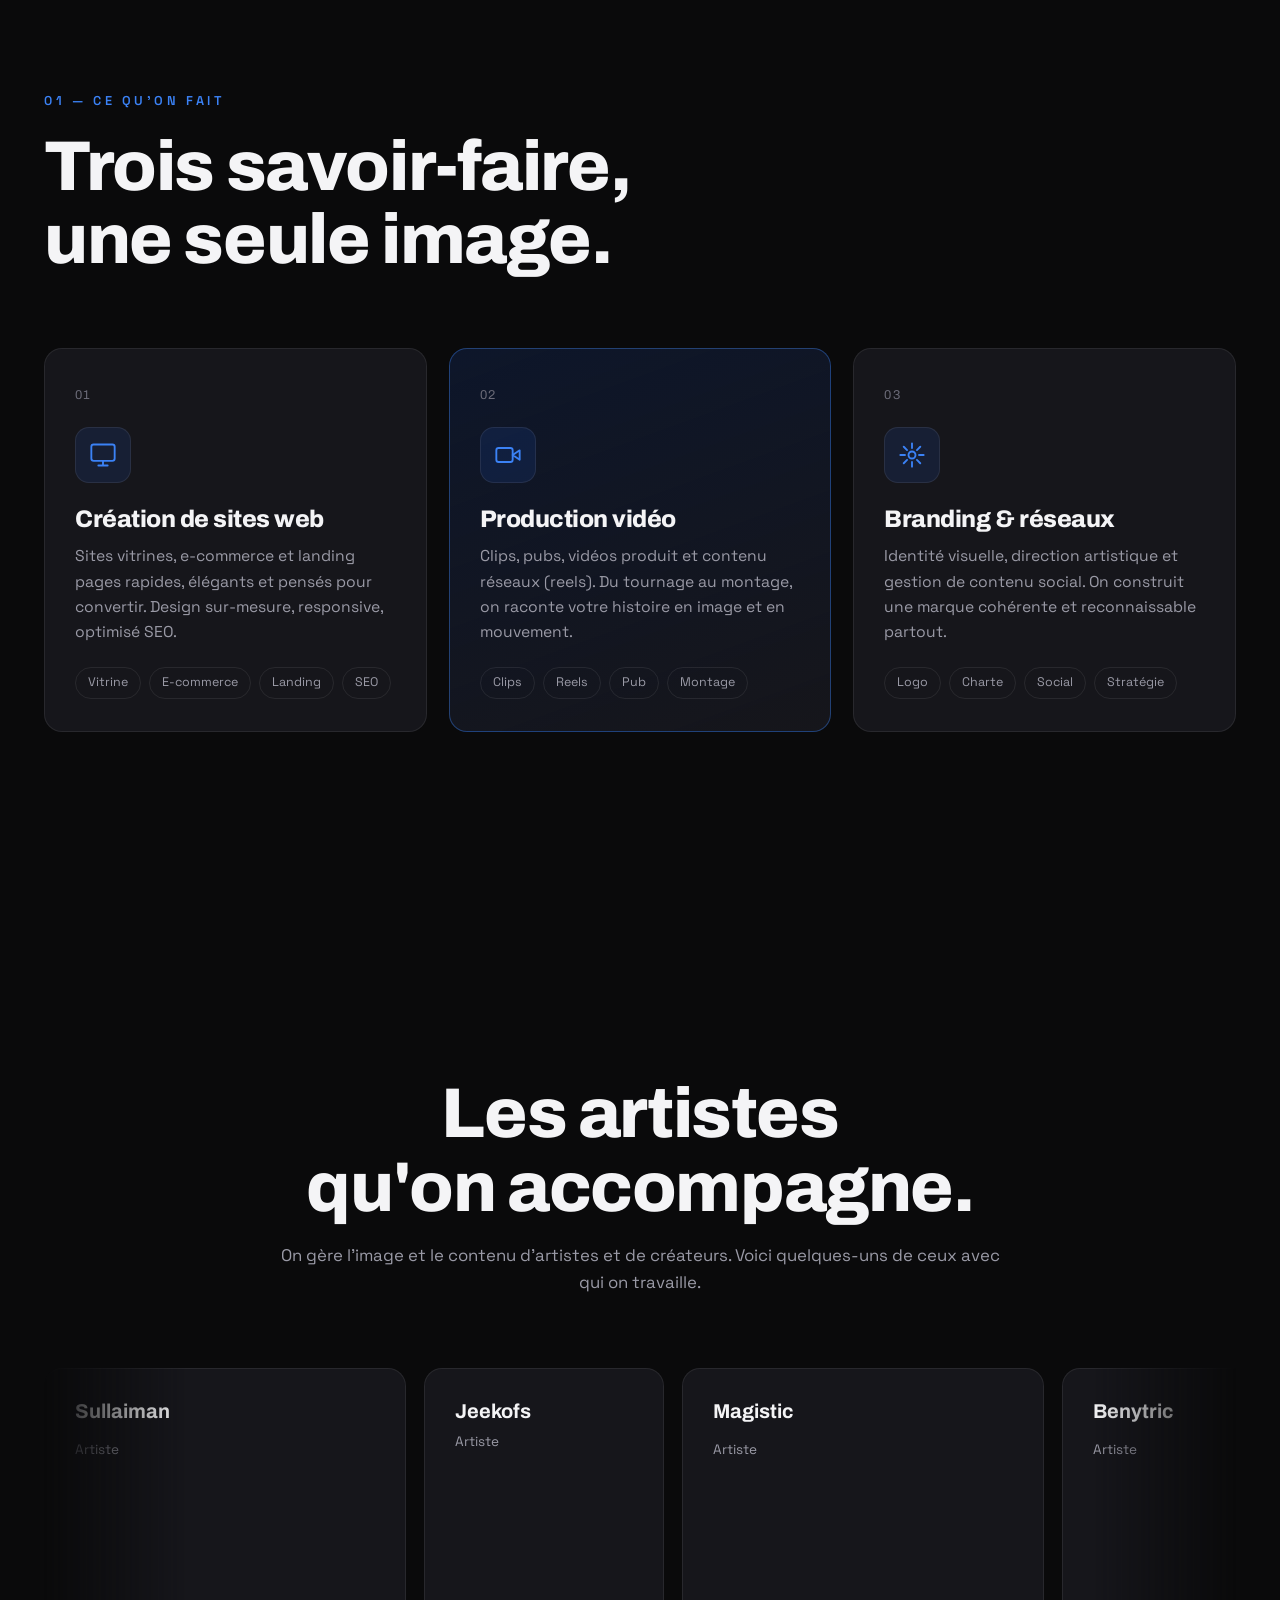
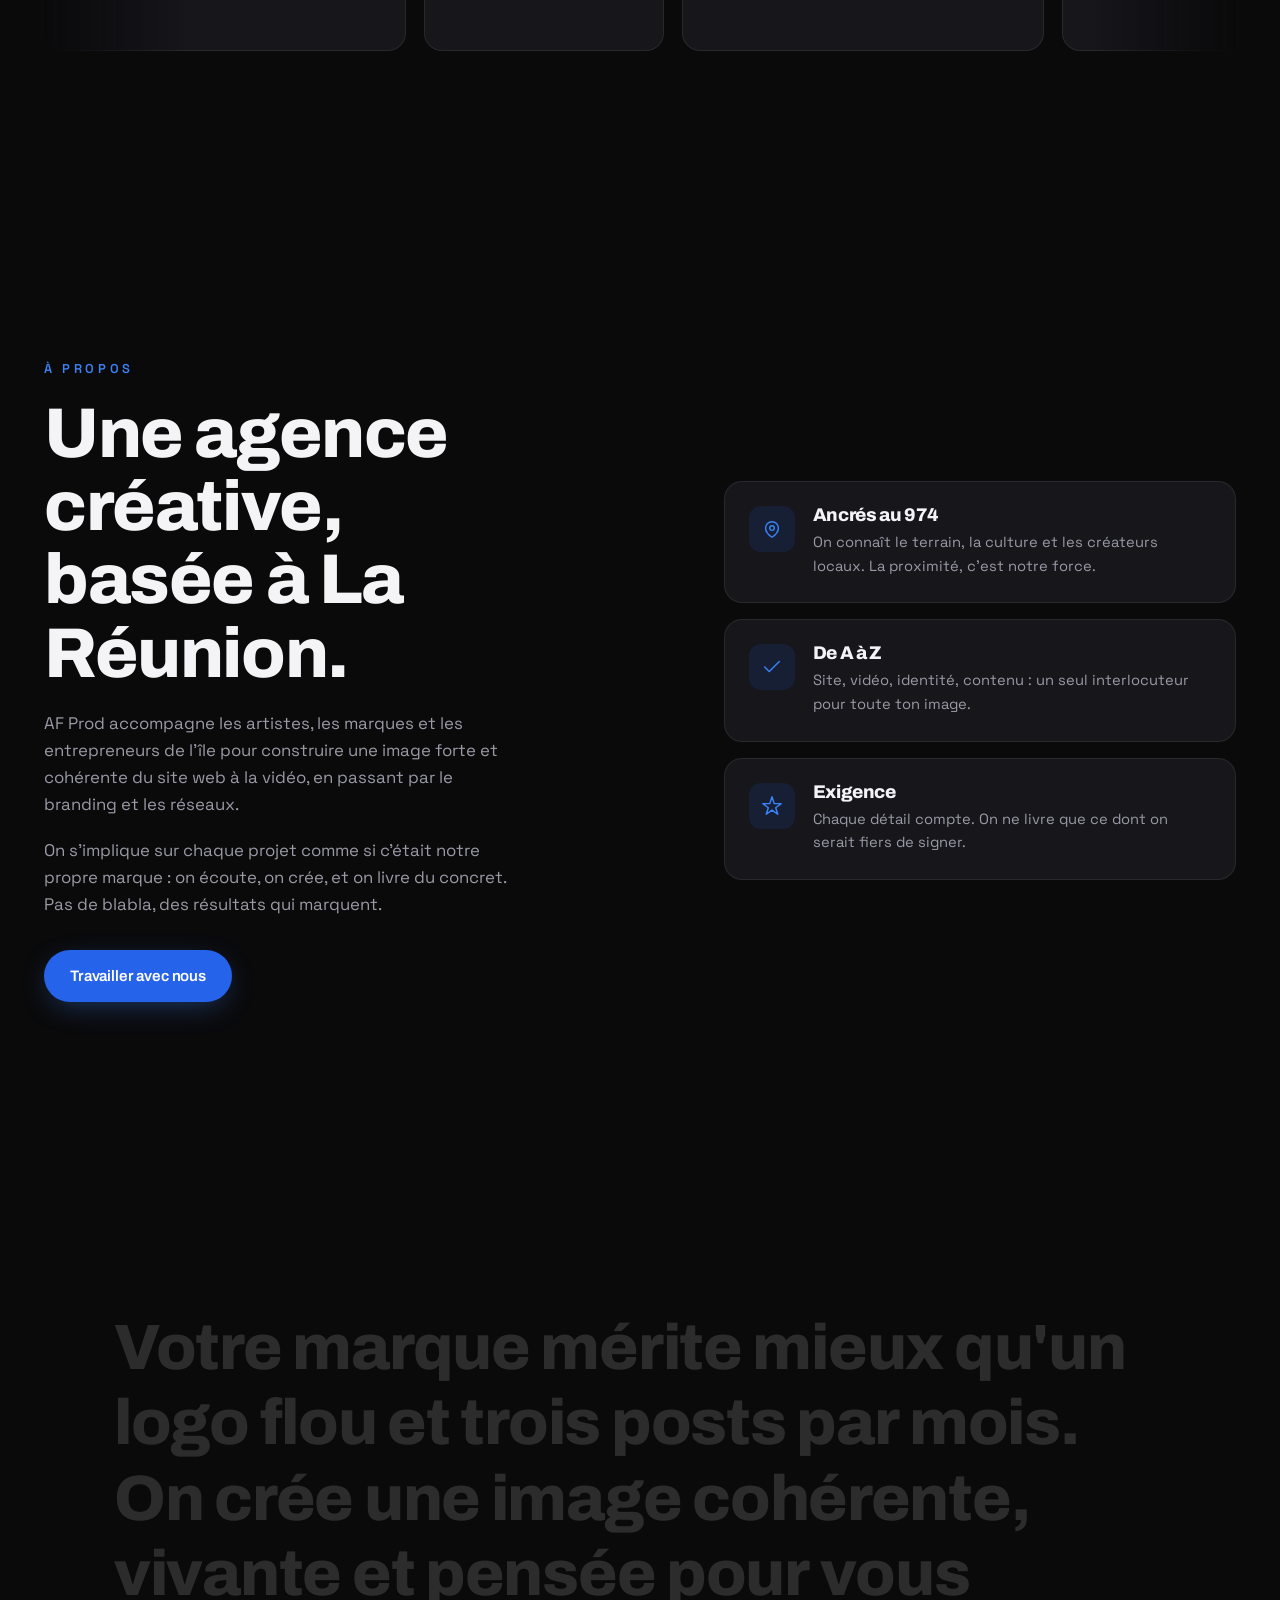
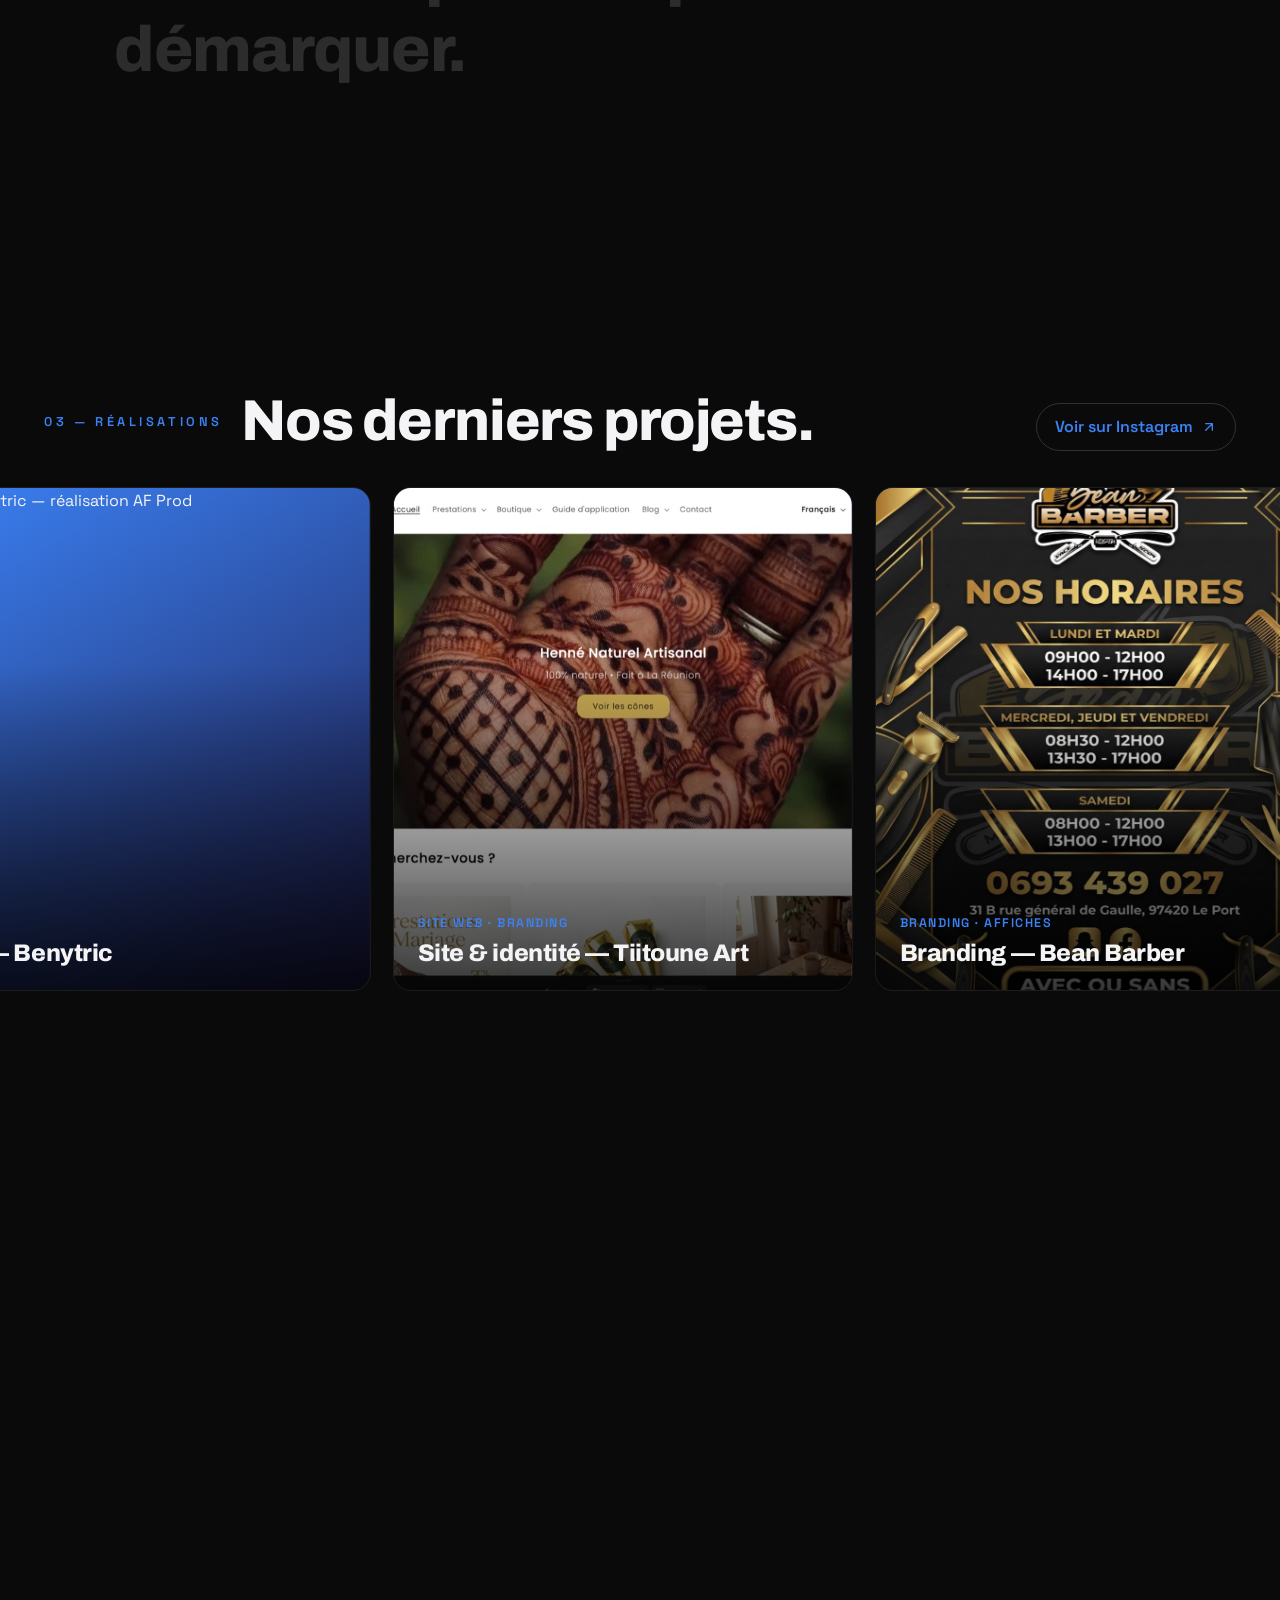
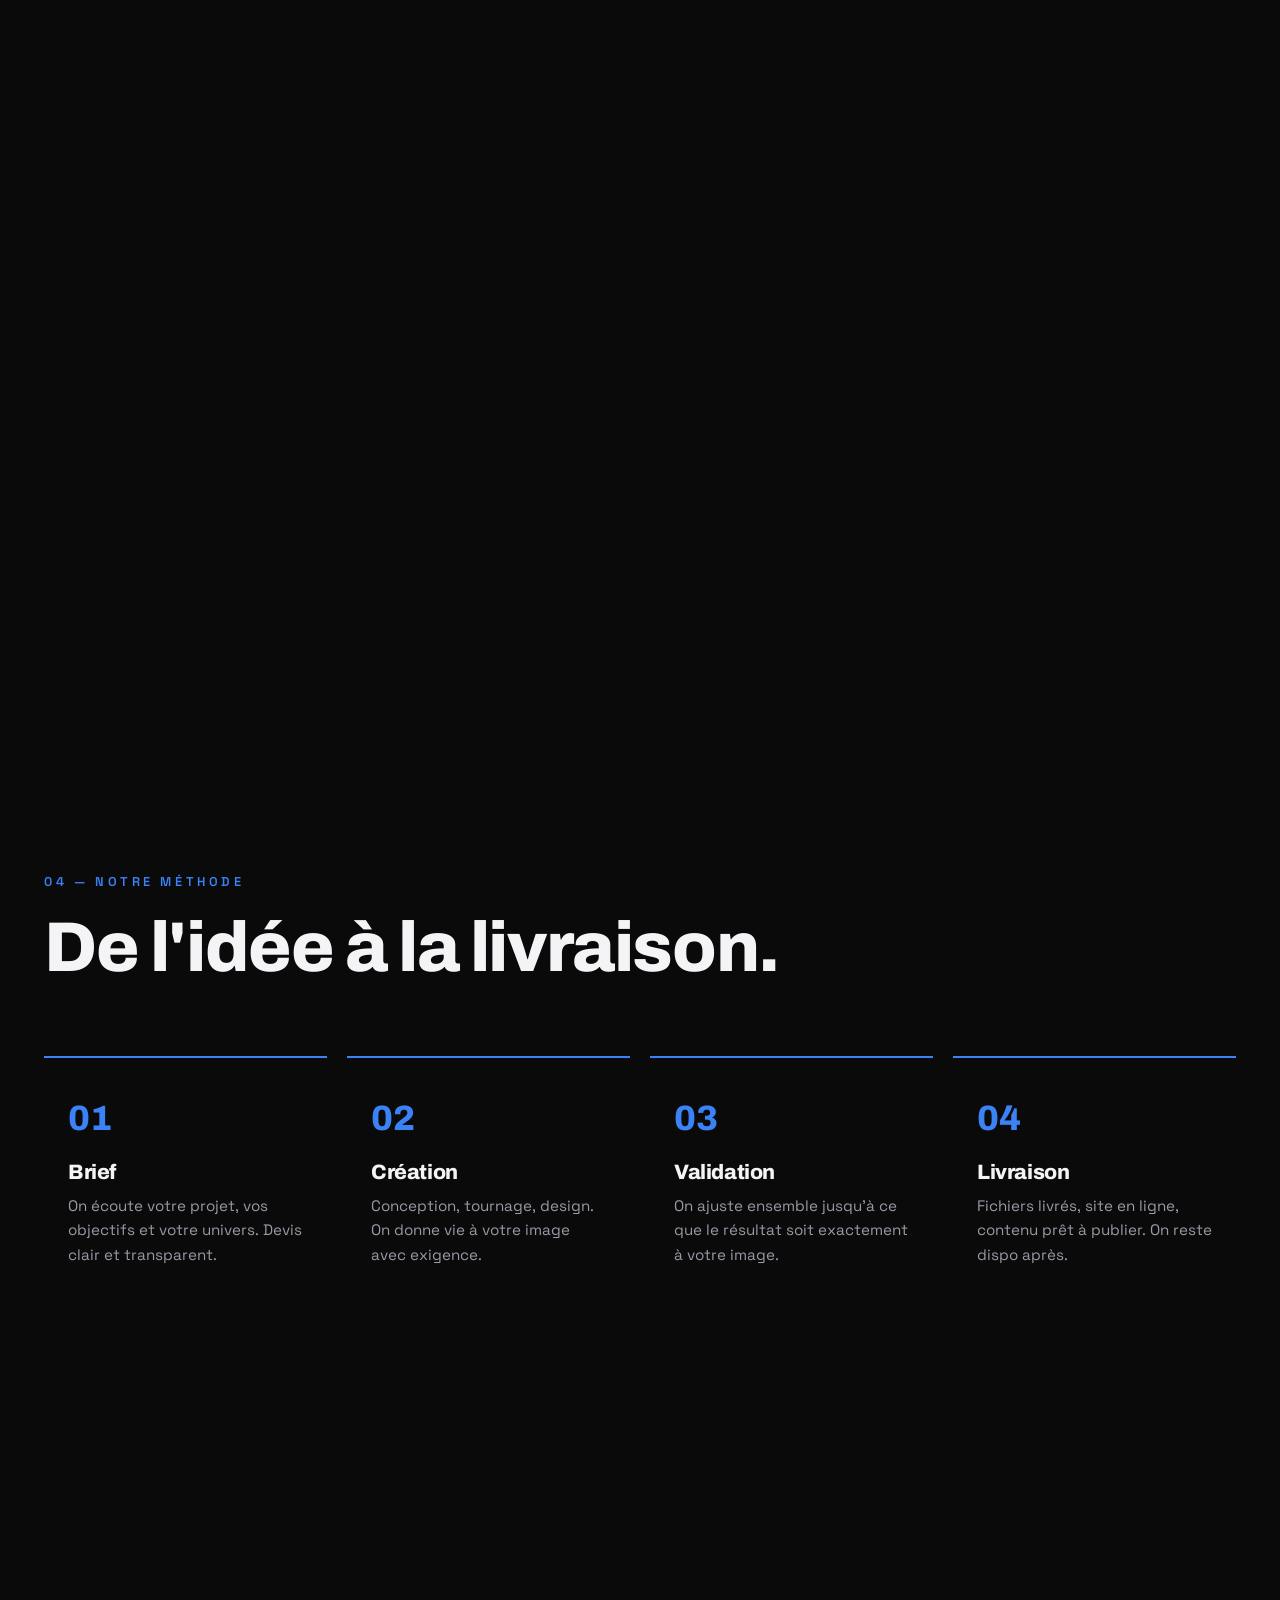
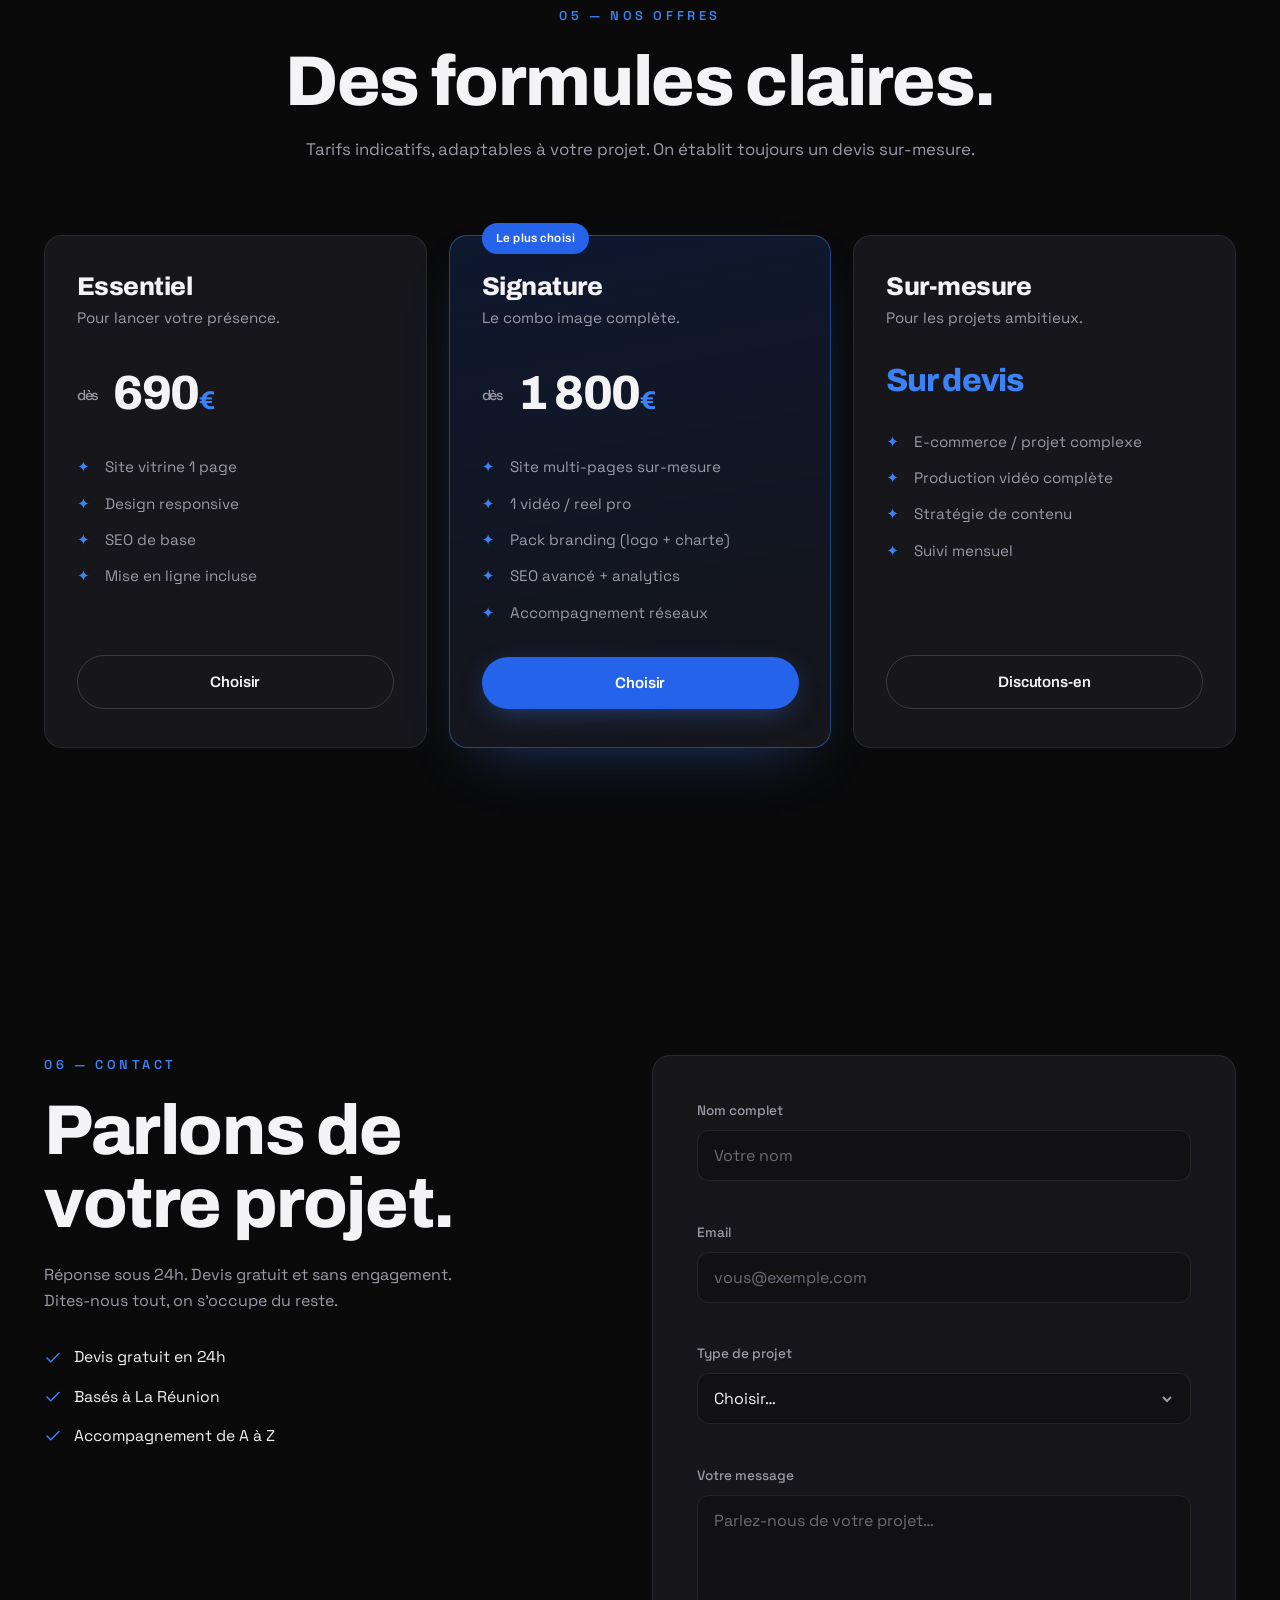
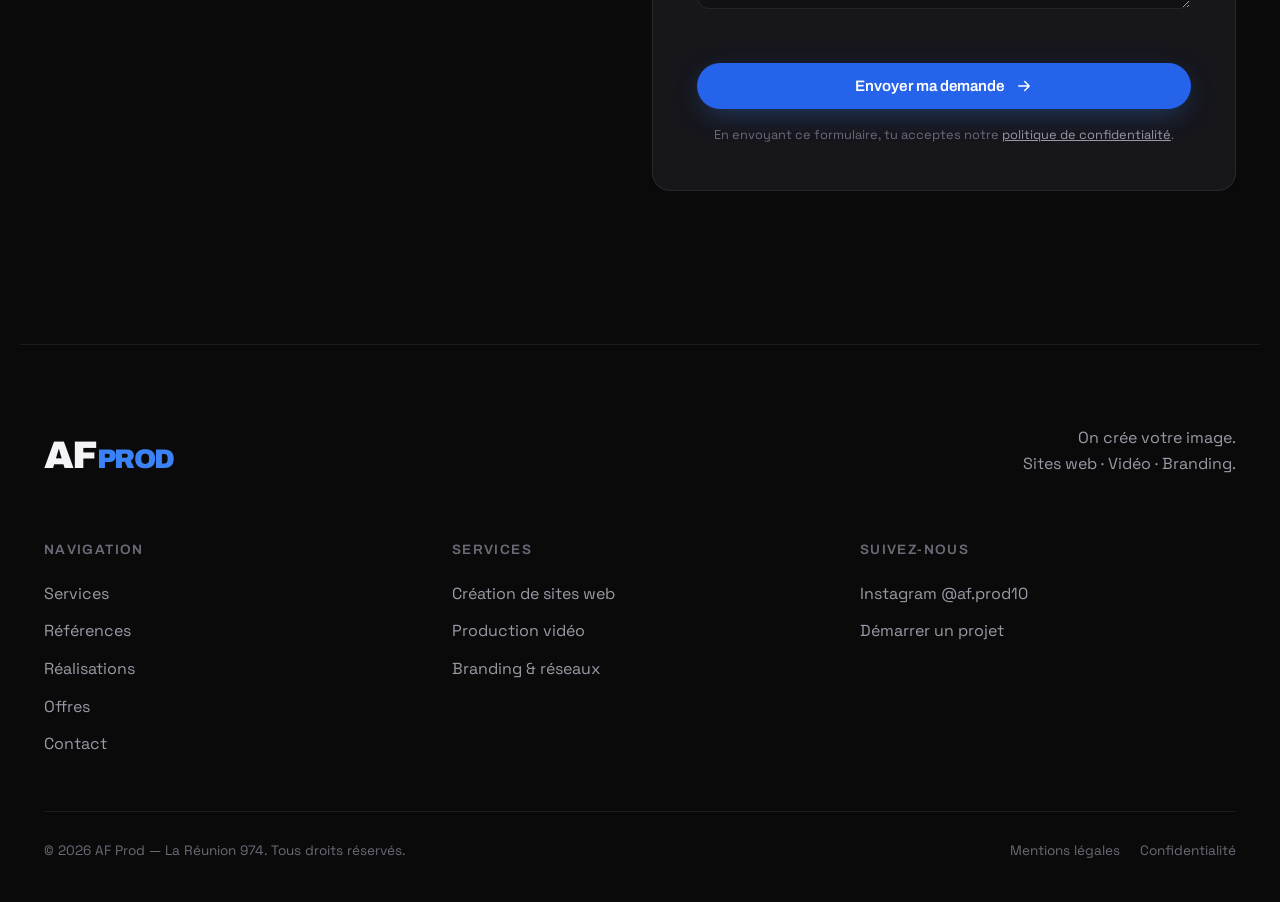
==== commit 0f3808ab: "feat: intègre les players Spotify dans les cartes du carrousel artistes Ajoute les embeds Spotify (B" ====
--- a/index.html
+++ b/index.html
@@ -275,31 +275,79 @@
 
       <div class="partners__marquee" aria-label="Artistes accompagnés par AF Prod">
         <div class="partners__track">
-          <div class="partner" data-magnetic><span class="partner__name">Sullaiman</span><span
-              class="partner__role">Artiste</span></div>
+          <div class="partner partner--spotify">
+            <span class="partner__name">Sullaiman</span><span class="partner__role">Artiste</span>
+            <iframe class="partner__embed" data-testid="embed-iframe"
+              src="https://open.spotify.com/embed/artist/4qKkXtki7Q2FNA6fWdfGBM?utm_source=generator&theme=0"
+              width="100%" height="152" frameBorder="0" allowfullscreen=""
+              allow="autoplay; clipboard-write; encrypted-media; fullscreen; picture-in-picture"
+              loading="lazy" title="Sullaiman sur Spotify"></iframe>
+          </div>
           <div class="partner" data-magnetic><span class="partner__name">Jeekofs</span><span
               class="partner__role">Artiste</span></div>
-          <a href="https://www.instagram.com/magisticoff97/" target="_blank" rel="noopener" class="partner"
-            data-magnetic><span class="partner__name">Magistic</span><span class="partner__role">Artiste</span></a>
-          <div class="partner" data-magnetic><span class="partner__name">Benytric</span><span
-              class="partner__role">Artiste</span></div>
-          <div class="partner" data-magnetic><span class="partner__name">DML</span><span
-              class="partner__role">Artiste</span></div>
-          <a href="https://www.instagram.com/fzed_prod/" target="_blank" rel="noopener" class="partner"
-            data-magnetic><span class="partner__name">Fzed</span><span class="partner__role">Artiste · Prod</span></a>
+          <div class="partner partner--spotify">
+            <span class="partner__name">Magistic</span><span class="partner__role">Artiste</span>
+            <iframe class="partner__embed" data-testid="embed-iframe"
+              src="https://open.spotify.com/embed/artist/1TRPI27Aru7gCpveH9bfGA?utm_source=generator&theme=0"
+              width="100%" height="152" frameBorder="0" allowfullscreen=""
+              allow="autoplay; clipboard-write; encrypted-media; fullscreen; picture-in-picture"
+              loading="lazy" title="Magistic sur Spotify"></iframe>
+          </div>
+          <div class="partner partner--spotify">
+            <span class="partner__name">Benytric</span><span class="partner__role">Artiste</span>
+            <iframe class="partner__embed" data-testid="embed-iframe"
+              src="https://open.spotify.com/embed/artist/5bMUYPaEq0atLOEN2A44Qc?utm_source=generator&theme=0"
+              width="100%" height="152" frameBorder="0" allowfullscreen=""
+              allow="autoplay; clipboard-write; encrypted-media; fullscreen; picture-in-picture"
+              loading="lazy" title="Benytric sur Spotify"></iframe>
+          </div>
+          <!-- <div class="partner" data-magnetic><span class="partner__name">DML</span><span
+              class="partner__role">Artiste</span></div> -->
+          <div class="partner partner--spotify">
+            <span class="partner__name">Fzed</span><span class="partner__role">Artiste · Prod</span>
+            <iframe class="partner__embed" data-testid="embed-iframe"
+              src="https://open.spotify.com/embed/artist/01xy0LB6BVa2rRiTZ8rGne?utm_source=generator&theme=0"
+              width="100%" height="152" frameBorder="0" allowfullscreen=""
+              allow="autoplay; clipboard-write; encrypted-media; fullscreen; picture-in-picture"
+              loading="lazy" title="Fzed sur Spotify"></iframe>
+          </div>
           <!-- duplication pour boucle infinie -->
-          <div class="partner" aria-hidden="true"><span class="partner__name">Sullaiman</span><span
-              class="partner__role">Artiste</span></div>
+          <div class="partner partner--spotify" aria-hidden="true">
+            <span class="partner__name">Sullaiman</span><span class="partner__role">Artiste</span>
+            <iframe class="partner__embed" data-testid="embed-iframe"
+              src="https://open.spotify.com/embed/artist/4qKkXtki7Q2FNA6fWdfGBM?utm_source=generator&theme=0"
+              width="100%" height="152" frameBorder="0" allowfullscreen=""
+              allow="autoplay; clipboard-write; encrypted-media; fullscreen; picture-in-picture"
+              loading="lazy" title="Sullaiman sur Spotify" tabindex="-1"></iframe>
+          </div>
           <div class="partner" aria-hidden="true"><span class="partner__name">Jeekofs</span><span
               class="partner__role">Artiste</span></div>
-          <div class="partner" aria-hidden="true"><span class="partner__name">Magistic</span><span
-              class="partner__role">Artiste</span></div>
-          <div class="partner" aria-hidden="true"><span class="partner__name">Benytric</span><span
-              class="partner__role">Artiste</span></div>
+          <div class="partner partner--spotify" aria-hidden="true">
+            <span class="partner__name">Magistic</span><span class="partner__role">Artiste</span>
+            <iframe class="partner__embed" data-testid="embed-iframe"
+              src="https://open.spotify.com/embed/artist/1TRPI27Aru7gCpveH9bfGA?utm_source=generator&theme=0"
+              width="100%" height="152" frameBorder="0" allowfullscreen=""
+              allow="autoplay; clipboard-write; encrypted-media; fullscreen; picture-in-picture"
+              loading="lazy" title="Magistic sur Spotify" tabindex="-1"></iframe>
+          </div>
+          <div class="partner partner--spotify" aria-hidden="true">
+            <span class="partner__name">Benytric</span><span class="partner__role">Artiste</span>
+            <iframe class="partner__embed" data-testid="embed-iframe"
+              src="https://open.spotify.com/embed/artist/5bMUYPaEq0atLOEN2A44Qc?utm_source=generator&theme=0"
+              width="100%" height="152" frameBorder="0" allowfullscreen=""
+              allow="autoplay; clipboard-write; encrypted-media; fullscreen; picture-in-picture"
+              loading="lazy" title="Benytric sur Spotify" tabindex="-1"></iframe>
+          </div>
           <div class="partner" aria-hidden="true"><span class="partner__name">DML</span><span
               class="partner__role">Artiste</span></div>
-          <div class="partner" aria-hidden="true"><span class="partner__name">Fzed</span><span
-              class="partner__role">Artiste · Prod</span></div>
+          <div class="partner partner--spotify" aria-hidden="true">
+            <span class="partner__name">Fzed</span><span class="partner__role">Artiste · Prod</span>
+            <iframe class="partner__embed" data-testid="embed-iframe"
+              src="https://open.spotify.com/embed/artist/01xy0LB6BVa2rRiTZ8rGne?utm_source=generator&theme=0"
+              width="100%" height="152" frameBorder="0" allowfullscreen=""
+              allow="autoplay; clipboard-write; encrypted-media; fullscreen; picture-in-picture"
+              loading="lazy" title="Fzed sur Spotify" tabindex="-1"></iframe>
+          </div>
         </div>
       </div>
     </section>
--- a/css/style.css
+++ b/css/style.css
@@ -337,6 +337,11 @@
 .partner:hover { border-color: var(--blue-bright); background: var(--surface-2); transform: translateY(-4px); }
 .partner__name { font-family: var(--font-head); font-weight: 700; font-size: 1.25rem; }
 .partner__role { font-size: 0.85rem; color: var(--muted); }
+
+.partners__track { align-items: stretch; }
+.partner--spotify { min-width: 340px; gap: 12px; }
+.partner--spotify:hover { transform: none; }
+.partner__embed { display: block; width: 100%; border: 0; border-radius: 12px; margin-top: auto; }
 
 /* ============================================================
    À PROPOS
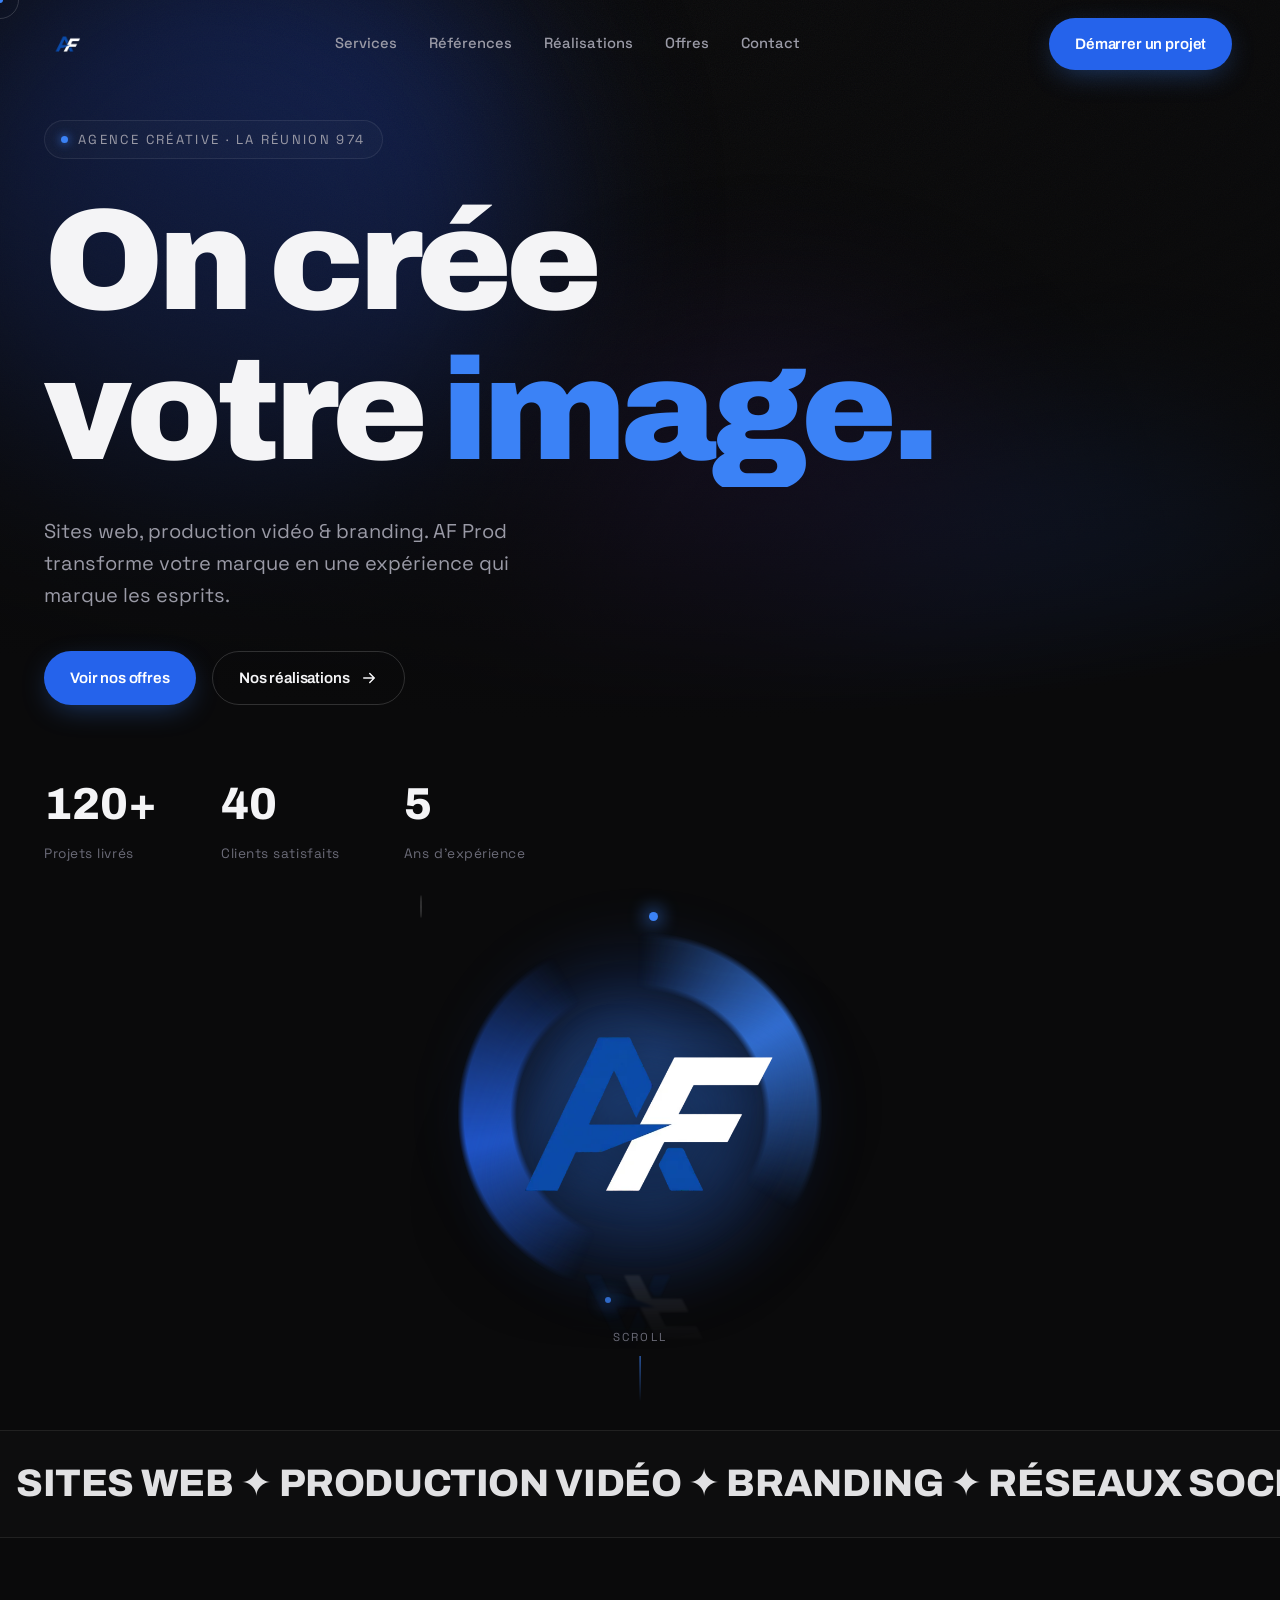
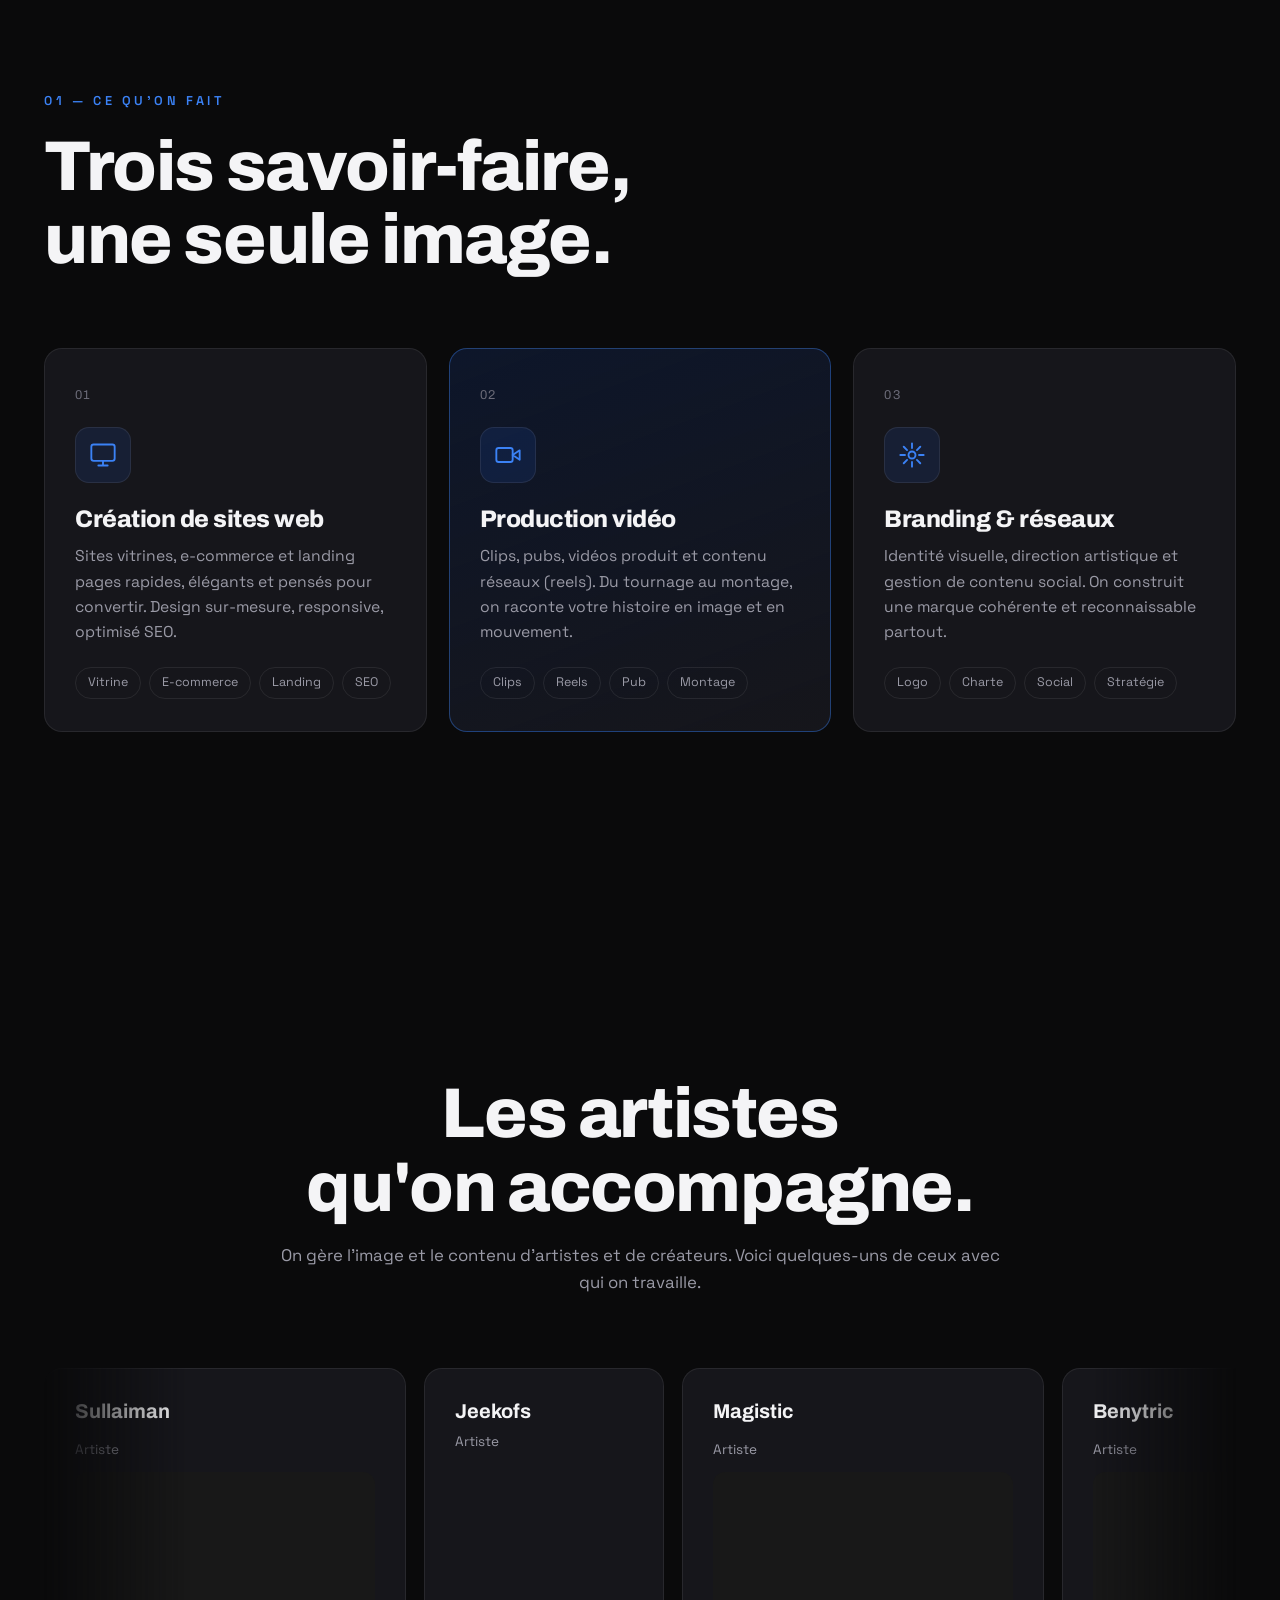
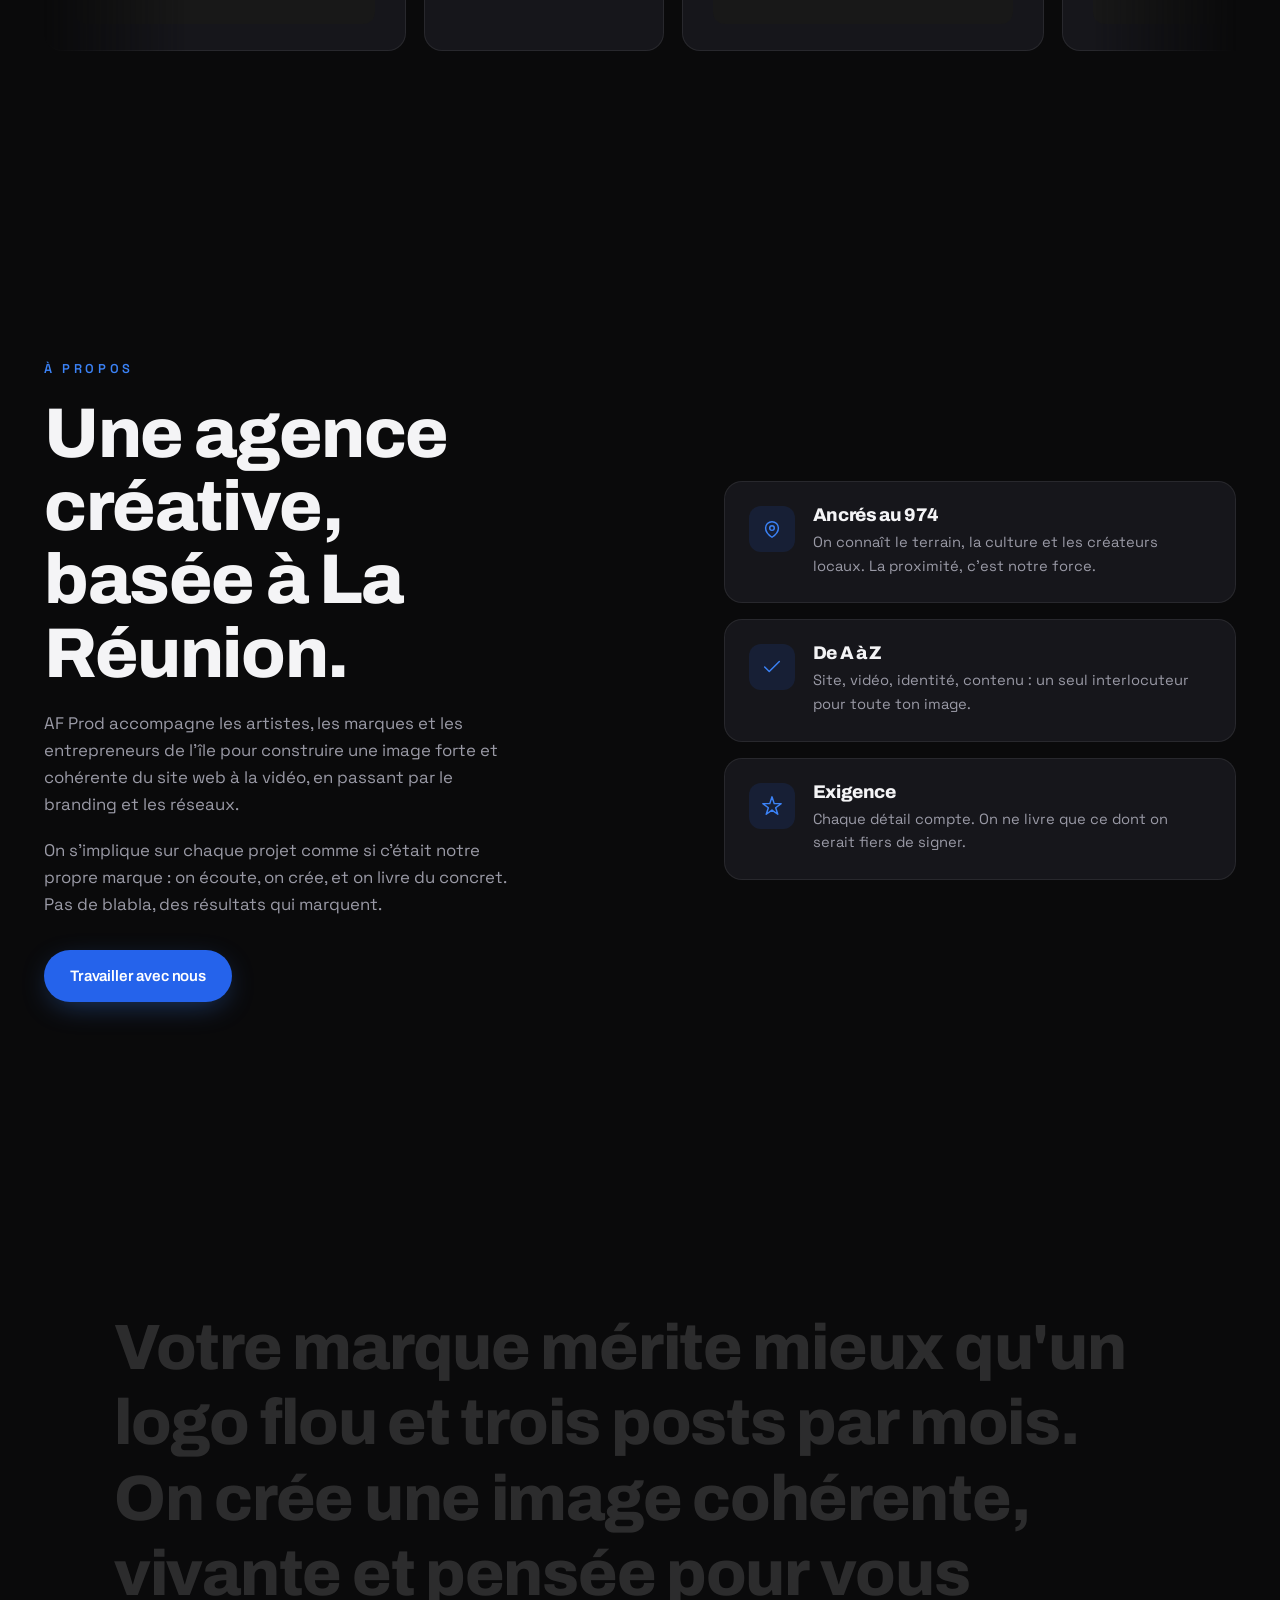
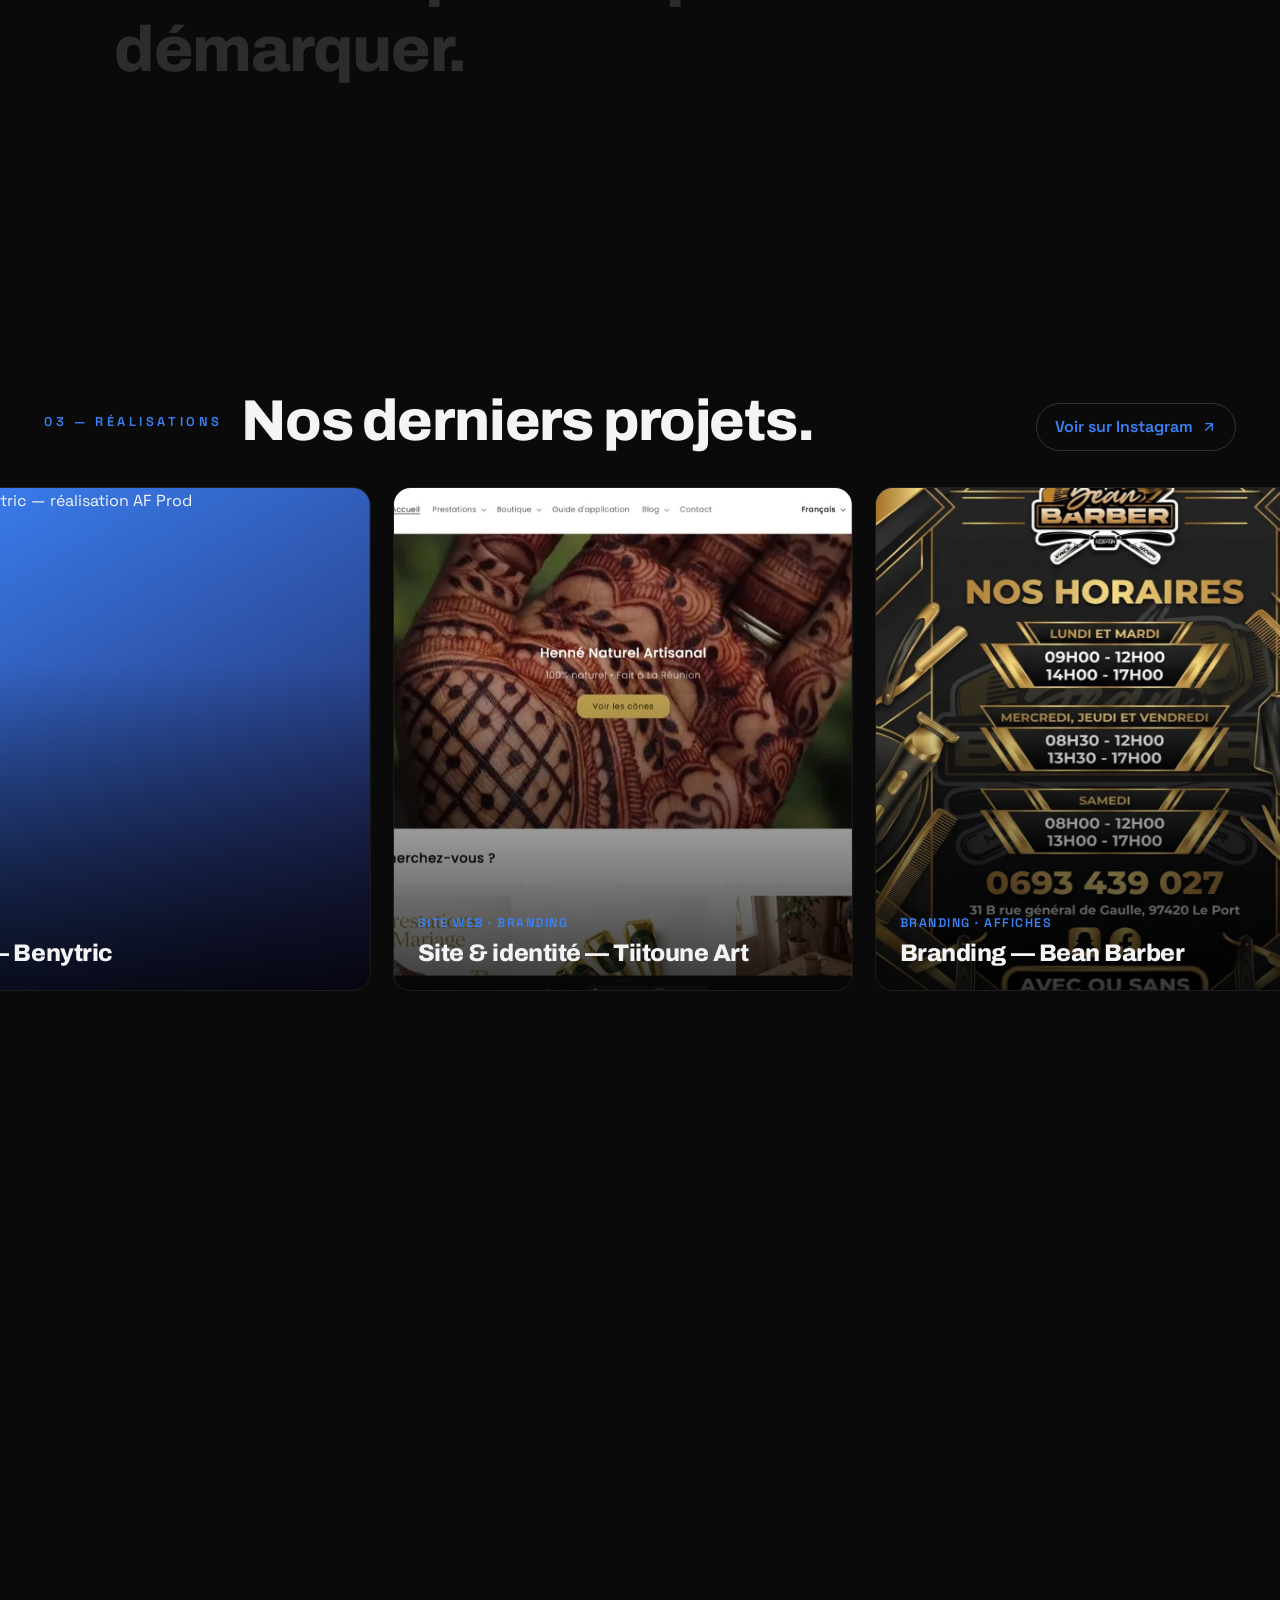
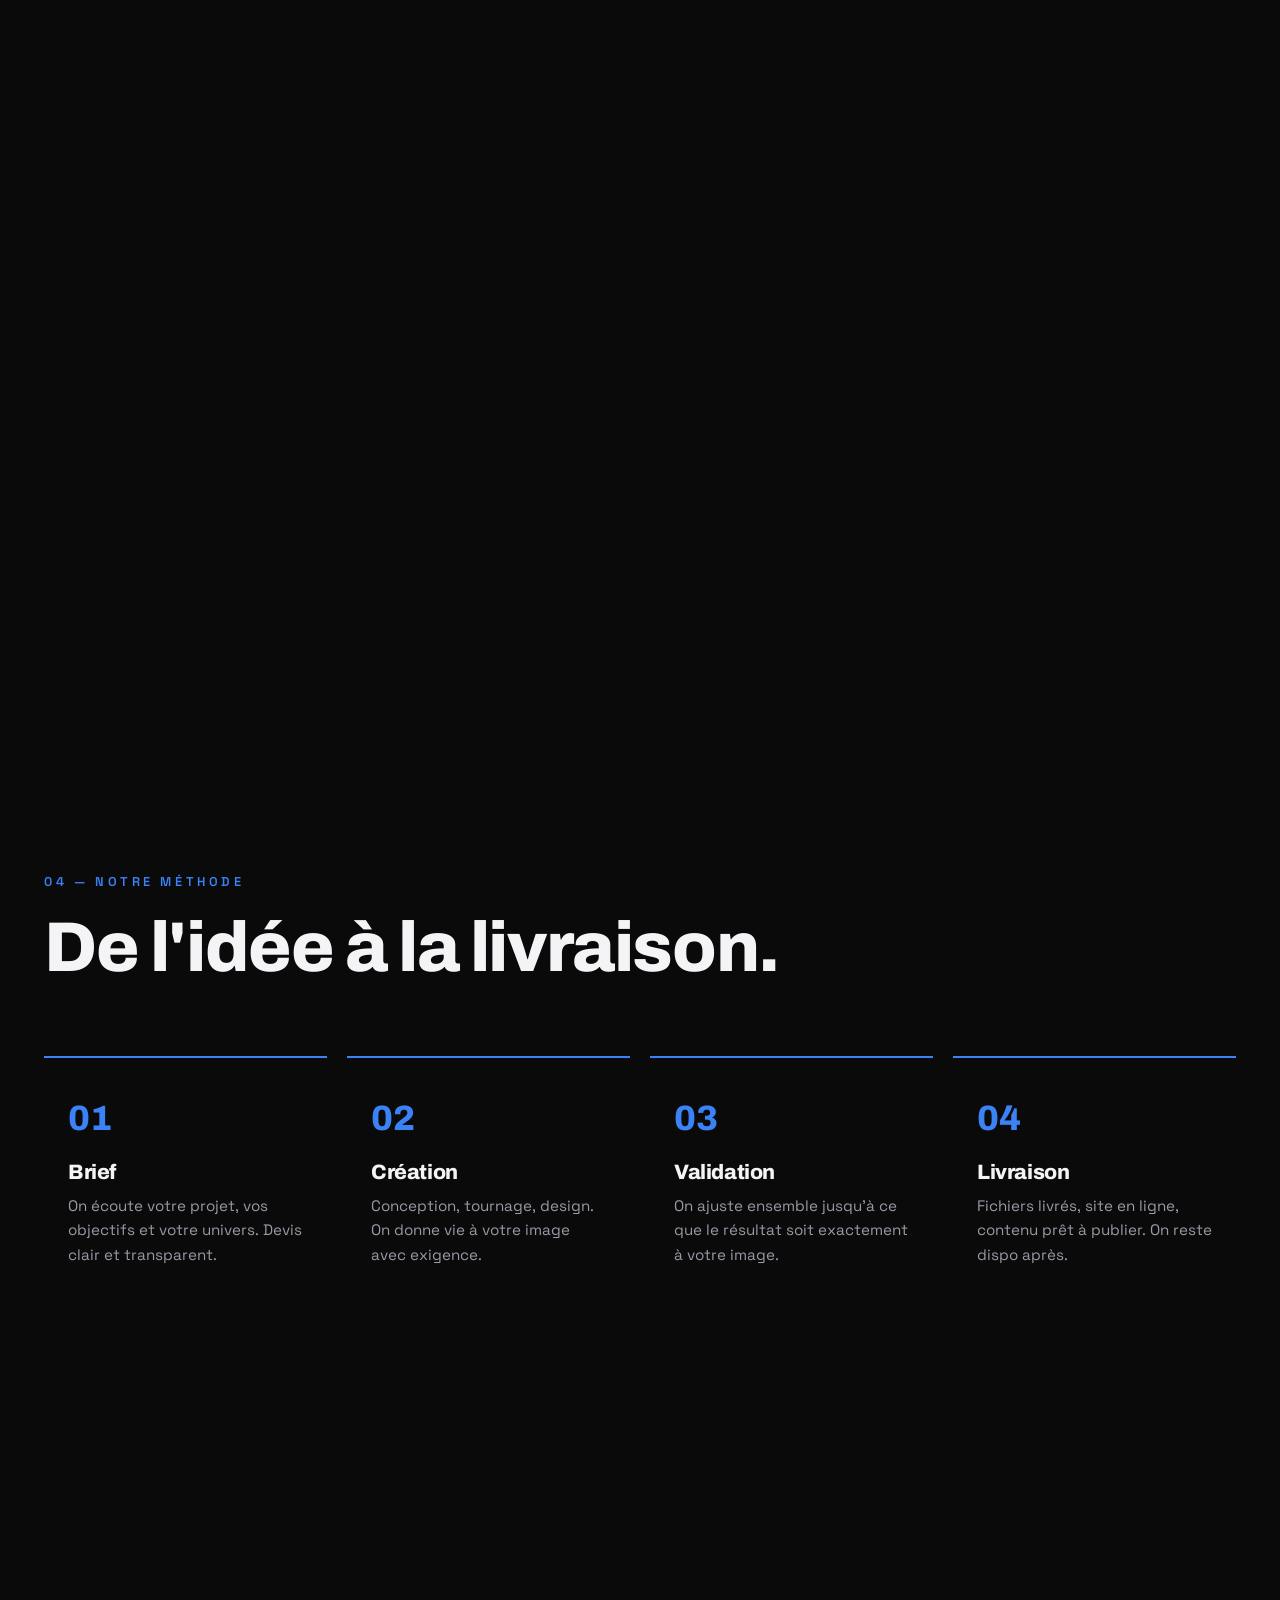
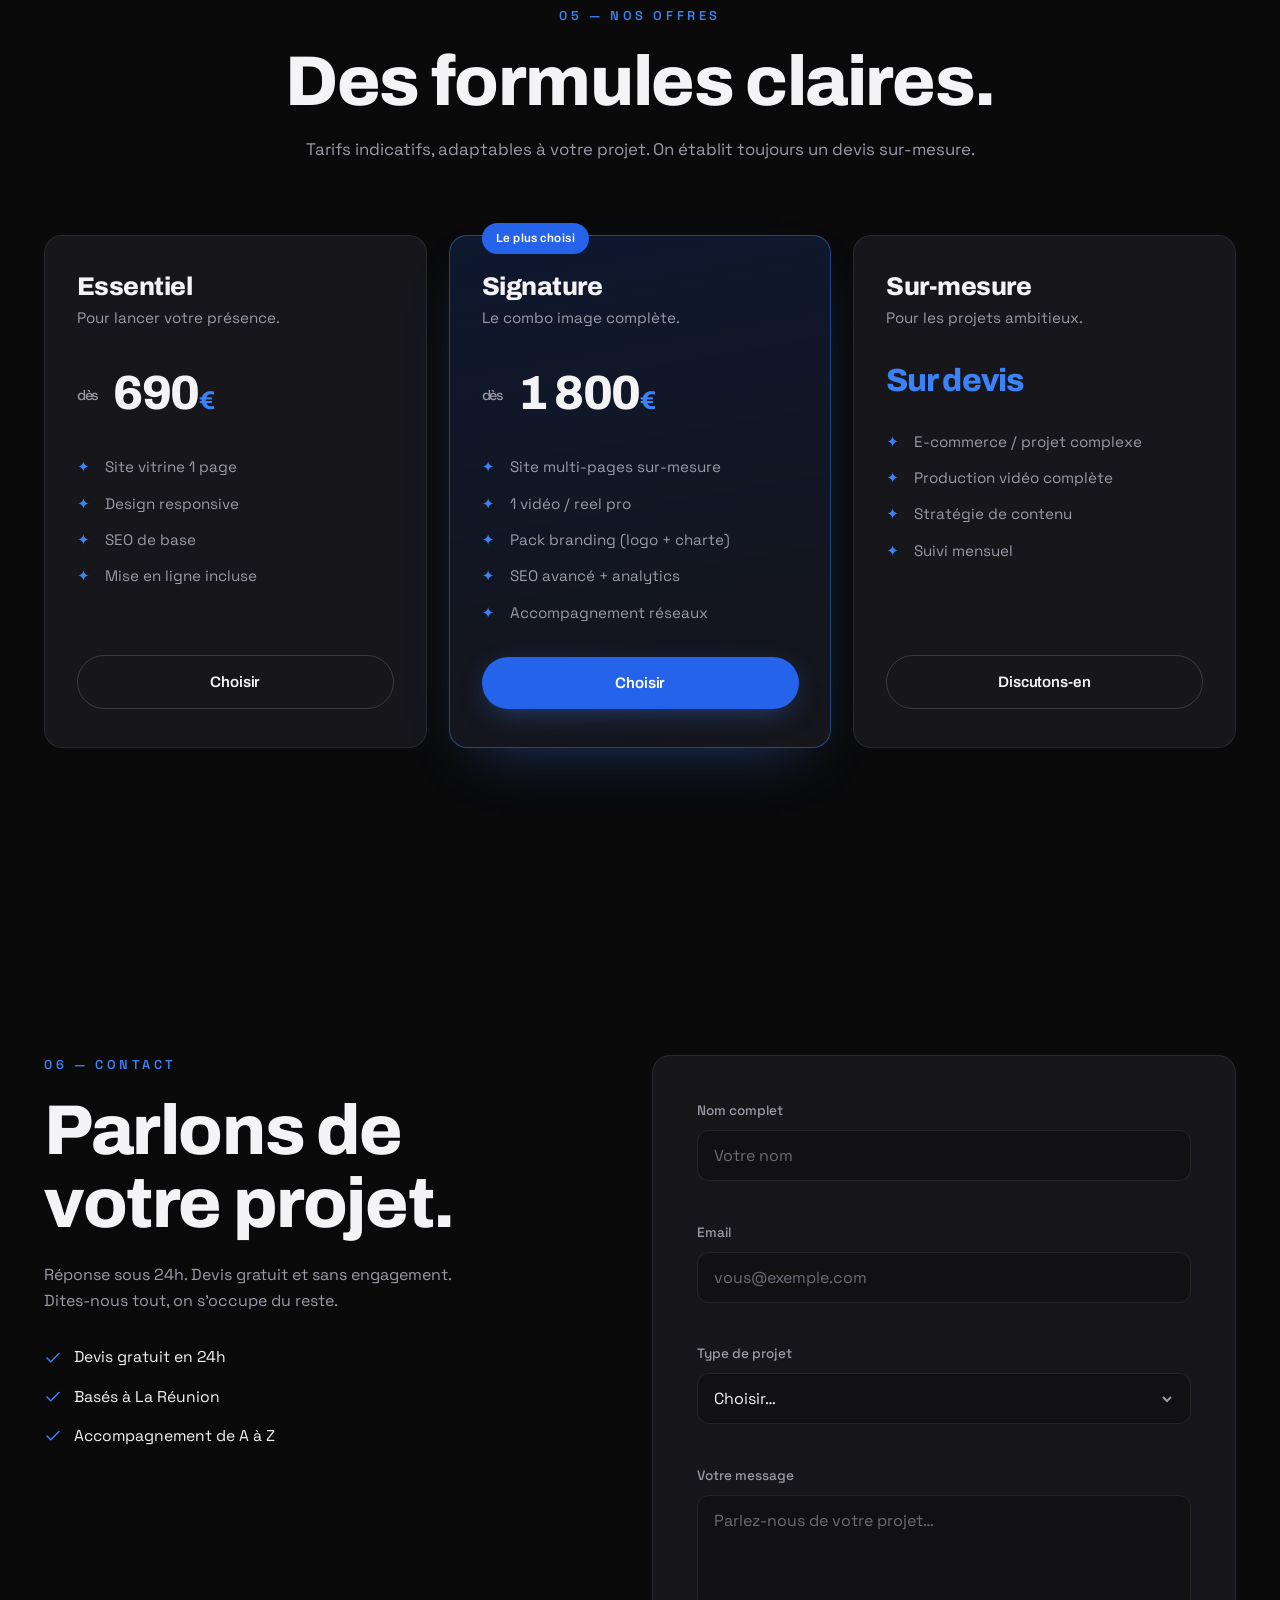
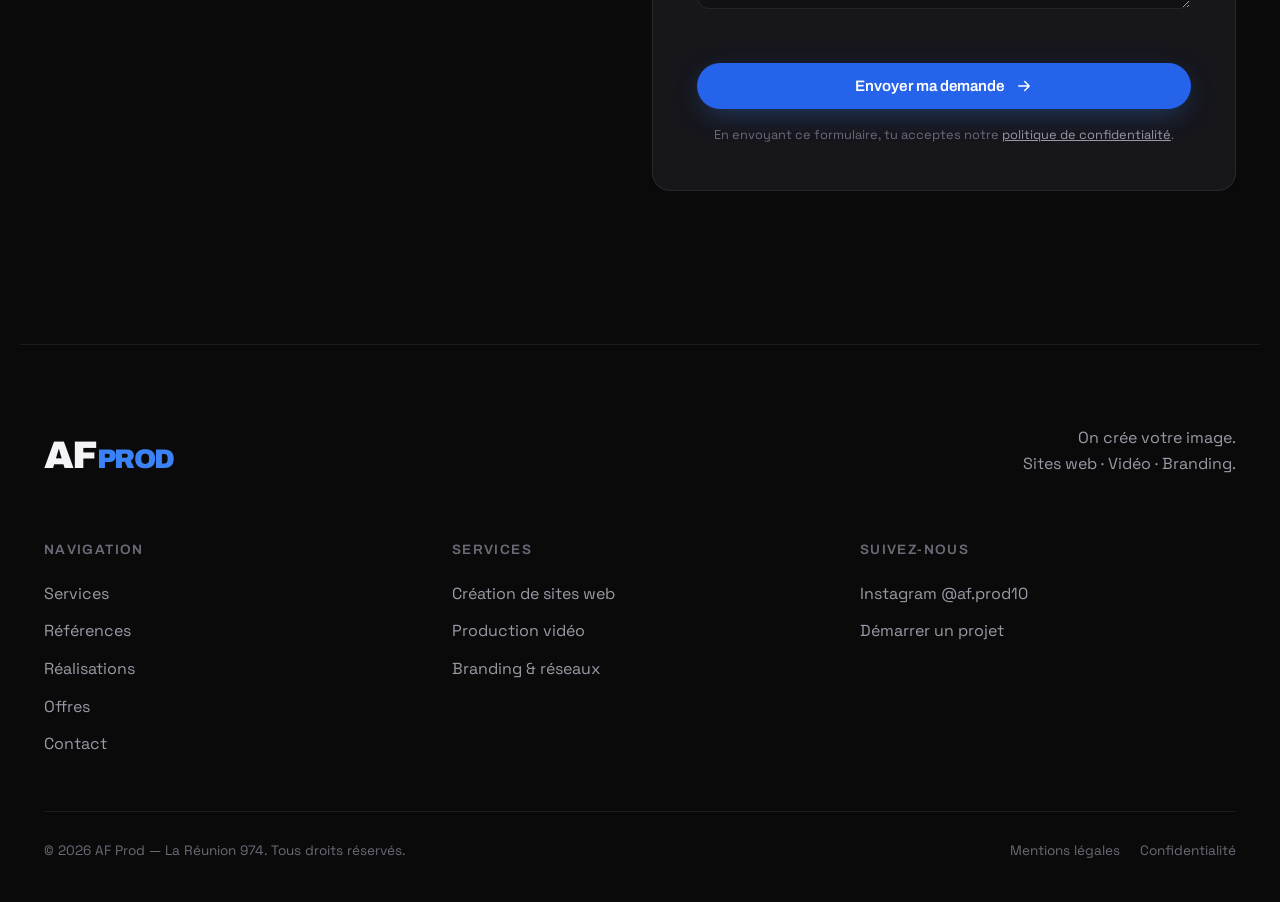
==== commit c6d6984e: "perf: optimisation images (WebP) + lazy-load Spotify + cleanup - Conversion des images projets et du" ====
--- a/index.html
+++ b/index.html
@@ -103,7 +103,7 @@
   <!-- ====================== NAVIGATION ====================== -->
   <header class="nav" id="nav">
     <a href="#hero" class="nav__logo" aria-label="AF Prod — accueil">
-      <img src="image/logo-af.png" alt="Logo AF Prod" class="nav__logo-img"
+      <img src="image/logo-af.webp" alt="Logo AF Prod" class="nav__logo-img" width="38" height="38"
         onerror="this.style.display='none';this.nextElementSibling.style.display='flex';" />
       <span class="nav__logo-fallback">AF<span>PROD</span></span>
     </a>
@@ -171,12 +171,12 @@
           <div class="logo3d__scene">
             <span class="logo3d__ring"></span>
             <div class="logo3d__plate">
-              <img src="image/logo-af.png" alt="" class="logo3d__shadow" />
-              <img src="image/logo-af.png" alt="" class="logo3d__img" />
+              <img src="image/logo-af.webp" alt="" class="logo3d__shadow" />
+              <img src="image/logo-af.webp" alt="" class="logo3d__img" />
               <span class="logo3d__shine"></span>
             </div>
           </div>
-          <div class="logo3d__reflection"><img src="image/logo-af.png" alt="" /></div>
+          <div class="logo3d__reflection"><img src="image/logo-af.webp" alt="" /></div>
         </div>
       </div>
 
@@ -278,7 +278,7 @@
           <div class="partner partner--spotify">
             <span class="partner__name">Sullaiman</span><span class="partner__role">Artiste</span>
             <iframe class="partner__embed" data-testid="embed-iframe"
-              src="https://open.spotify.com/embed/artist/4qKkXtki7Q2FNA6fWdfGBM?utm_source=generator&theme=0"
+              data-src="https://open.spotify.com/embed/artist/4qKkXtki7Q2FNA6fWdfGBM?utm_source=generator&theme=0"
               width="100%" height="152" frameBorder="0" allowfullscreen=""
               allow="autoplay; clipboard-write; encrypted-media; fullscreen; picture-in-picture"
               loading="lazy" title="Sullaiman sur Spotify"></iframe>
@@ -288,7 +288,7 @@
           <div class="partner partner--spotify">
             <span class="partner__name">Magistic</span><span class="partner__role">Artiste</span>
             <iframe class="partner__embed" data-testid="embed-iframe"
-              src="https://open.spotify.com/embed/artist/1TRPI27Aru7gCpveH9bfGA?utm_source=generator&theme=0"
+              data-src="https://open.spotify.com/embed/artist/1TRPI27Aru7gCpveH9bfGA?utm_source=generator&theme=0"
               width="100%" height="152" frameBorder="0" allowfullscreen=""
               allow="autoplay; clipboard-write; encrypted-media; fullscreen; picture-in-picture"
               loading="lazy" title="Magistic sur Spotify"></iframe>
@@ -296,7 +296,7 @@
           <div class="partner partner--spotify">
             <span class="partner__name">Benytric</span><span class="partner__role">Artiste</span>
             <iframe class="partner__embed" data-testid="embed-iframe"
-              src="https://open.spotify.com/embed/artist/5bMUYPaEq0atLOEN2A44Qc?utm_source=generator&theme=0"
+              data-src="https://open.spotify.com/embed/artist/5bMUYPaEq0atLOEN2A44Qc?utm_source=generator&theme=0"
               width="100%" height="152" frameBorder="0" allowfullscreen=""
               allow="autoplay; clipboard-write; encrypted-media; fullscreen; picture-in-picture"
               loading="lazy" title="Benytric sur Spotify"></iframe>
@@ -306,7 +306,7 @@
           <div class="partner partner--spotify">
             <span class="partner__name">Fzed</span><span class="partner__role">Artiste · Prod</span>
             <iframe class="partner__embed" data-testid="embed-iframe"
-              src="https://open.spotify.com/embed/artist/01xy0LB6BVa2rRiTZ8rGne?utm_source=generator&theme=0"
+              data-src="https://open.spotify.com/embed/artist/01xy0LB6BVa2rRiTZ8rGne?utm_source=generator&theme=0"
               width="100%" height="152" frameBorder="0" allowfullscreen=""
               allow="autoplay; clipboard-write; encrypted-media; fullscreen; picture-in-picture"
               loading="lazy" title="Fzed sur Spotify"></iframe>
@@ -315,7 +315,7 @@
           <div class="partner partner--spotify" aria-hidden="true">
             <span class="partner__name">Sullaiman</span><span class="partner__role">Artiste</span>
             <iframe class="partner__embed" data-testid="embed-iframe"
-              src="https://open.spotify.com/embed/artist/4qKkXtki7Q2FNA6fWdfGBM?utm_source=generator&theme=0"
+              data-src="https://open.spotify.com/embed/artist/4qKkXtki7Q2FNA6fWdfGBM?utm_source=generator&theme=0"
               width="100%" height="152" frameBorder="0" allowfullscreen=""
               allow="autoplay; clipboard-write; encrypted-media; fullscreen; picture-in-picture"
               loading="lazy" title="Sullaiman sur Spotify" tabindex="-1"></iframe>
@@ -325,7 +325,7 @@
           <div class="partner partner--spotify" aria-hidden="true">
             <span class="partner__name">Magistic</span><span class="partner__role">Artiste</span>
             <iframe class="partner__embed" data-testid="embed-iframe"
-              src="https://open.spotify.com/embed/artist/1TRPI27Aru7gCpveH9bfGA?utm_source=generator&theme=0"
+              data-src="https://open.spotify.com/embed/artist/1TRPI27Aru7gCpveH9bfGA?utm_source=generator&theme=0"
               width="100%" height="152" frameBorder="0" allowfullscreen=""
               allow="autoplay; clipboard-write; encrypted-media; fullscreen; picture-in-picture"
               loading="lazy" title="Magistic sur Spotify" tabindex="-1"></iframe>
@@ -333,7 +333,7 @@
           <div class="partner partner--spotify" aria-hidden="true">
             <span class="partner__name">Benytric</span><span class="partner__role">Artiste</span>
             <iframe class="partner__embed" data-testid="embed-iframe"
-              src="https://open.spotify.com/embed/artist/5bMUYPaEq0atLOEN2A44Qc?utm_source=generator&theme=0"
+              data-src="https://open.spotify.com/embed/artist/5bMUYPaEq0atLOEN2A44Qc?utm_source=generator&theme=0"
               width="100%" height="152" frameBorder="0" allowfullscreen=""
               allow="autoplay; clipboard-write; encrypted-media; fullscreen; picture-in-picture"
               loading="lazy" title="Benytric sur Spotify" tabindex="-1"></iframe>
@@ -343,7 +343,7 @@
           <div class="partner partner--spotify" aria-hidden="true">
             <span class="partner__name">Fzed</span><span class="partner__role">Artiste · Prod</span>
             <iframe class="partner__embed" data-testid="embed-iframe"
-              src="https://open.spotify.com/embed/artist/01xy0LB6BVa2rRiTZ8rGne?utm_source=generator&theme=0"
+              data-src="https://open.spotify.com/embed/artist/01xy0LB6BVa2rRiTZ8rGne?utm_source=generator&theme=0"
               width="100%" height="152" frameBorder="0" allowfullscreen=""
               allow="autoplay; clipboard-write; encrypted-media; fullscreen; picture-in-picture"
               loading="lazy" title="Fzed sur Spotify" tabindex="-1"></iframe>
@@ -436,7 +436,7 @@
         </div>
         <div class="work__track" id="workTrack">
           <a href="https://moneylfx.com/" target="_blank" rel="noopener" class="work-card work-card--a">
-            <img src="image/work/moneylfx.jpg" alt="Site web MoneyLFX — réalisation AF Prod" class="work-card__img"
+            <img src="image/work/moneylfx.webp" width="1000" height="1300" alt="Site web MoneyLFX — réalisation AF Prod" class="work-card__img"
               loading="lazy" onerror="this.remove()" />
             <div class="work-card__media"></div>
             <div class="work-card__info"><span class="work-card__cat">Site web · Branding</span>
@@ -448,7 +448,7 @@
               </svg></span>
           </a>
           <a href="https://www.instagram.com/by_loraly/" target="_blank" rel="noopener" class="work-card work-card--d">
-            <img src="image/work/byloraly.jpg" alt="Contenu réseaux By_loraly — réalisation AF Prod"
+            <img src="image/work/byloraly.webp" width="1040" height="1300" alt="Contenu réseaux By_loraly — réalisation AF Prod"
               class="work-card__img" loading="lazy" onerror="this.remove()" />
             <div class="work-card__media"></div>
             <div class="work-card__info"><span class="work-card__cat">Réseaux sociaux</span>
@@ -461,7 +461,7 @@
           </a>
           <a href="https://www.instagram.com/makizar974/reels/" target="_blank" rel="noopener"
             class="work-card work-card--b">
-            <img src="image/work/makizar.jpg" alt="Affiche promotion Makizar — réalisation AF Prod"
+            <img src="image/work/makizar.webp" width="725" height="1300" alt="Affiche promotion Makizar — réalisation AF Prod"
               class="work-card__img" loading="lazy" onerror="this.remove()" />
             <div class="work-card__media"></div>
             <div class="work-card__info"><span class="work-card__cat">Affiche · Promotion</span>
@@ -501,7 +501,7 @@
               </svg></span>
           </a>
           <a href="https://www.tiitouneart.re/" target="_blank" rel="noopener" class="work-card work-card--c">
-            <img src="image/work/tiitouneart.jpg" alt="Site web et branding Tiitoune Art — réalisation AF Prod"
+            <img src="image/work/tiitouneart.webp" width="1200" height="662" alt="Site web et branding Tiitoune Art — réalisation AF Prod"
               class="work-card__img" loading="lazy" onerror="this.remove()" />
             <div class="work-card__media"></div>
             <div class="work-card__info"><span class="work-card__cat">Site web · Branding</span>
@@ -514,7 +514,7 @@
           </a>
           <a href="https://www.instagram.com/beanbarber2024/" target="_blank" rel="noopener"
             class="work-card work-card--d">
-            <img src="image/work/beanbarber.jpg" alt="Branding et affiches Bean Barber — réalisation AF Prod"
+            <img src="image/work/beanbarber.webp" width="970" height="1300" alt="Branding et affiches Bean Barber — réalisation AF Prod"
               class="work-card__img" loading="lazy" onerror="this.remove()" />
             <div class="work-card__media"></div>
             <div class="work-card__info"><span class="work-card__cat">Branding · Affiches</span>
@@ -527,7 +527,7 @@
           </a>
           <a href="https://www.instagram.com/af.prod10/reels/" target="_blank" rel="noopener"
             class="work-card work-card--b">
-            <img src="image/work/wahadi.jpg" alt="Création de logo Wahadi Wedding — réalisation AF Prod"
+            <img src="image/work/wahadi.webp" width="1100" height="1100" alt="Création de logo Wahadi Wedding — réalisation AF Prod"
               class="work-card__img" loading="lazy" onerror="this.remove()" />
             <div class="work-card__media"></div>
             <div class="work-card__info"><span class="work-card__cat">Création de logo</span>
--- a/css/style.css
+++ b/css/style.css
@@ -341,7 +341,7 @@
 .partners__track { align-items: stretch; }
 .partner--spotify { min-width: 340px; gap: 12px; }
 .partner--spotify:hover { transform: none; }
-.partner__embed { display: block; width: 100%; border: 0; border-radius: 12px; margin-top: auto; }
+.partner__embed { display: block; width: 100%; border: 0; border-radius: 12px; margin-top: auto; min-height: 152px; background: #181818; }
 
 /* ============================================================
    À PROPOS
@@ -526,10 +526,11 @@
   .services__grid, .offers__grid, .process__steps, .footer__grid { grid-template-columns: 1fr; }
   .hero__meta { gap: 24px; }
   .footer__tagline { text-align: left; }
-  .work-card { flex-basis: 80vw; }
-  .work__sticky { position: relative; }
-  .work__track { overflow-x: auto; scroll-snap-type: x mandatory; padding-bottom: 16px; -webkit-overflow-scrolling: touch; }
-  .work-card { scroll-snap-align: center; }
+  /* Mobile : on garde l'effet de scroll horizontal (JS), mais les cartes
+     remplissent l'écran pour éviter le vide au-dessus/en-dessous. */
+  .work__sticky { padding: 20px 0; }
+  .work__head { margin-bottom: 20px; }
+  .work-card { flex-basis: 80vw; height: clamp(320px, calc(100svh - 200px), 560px); }
 }
 
 /* ============================================================
